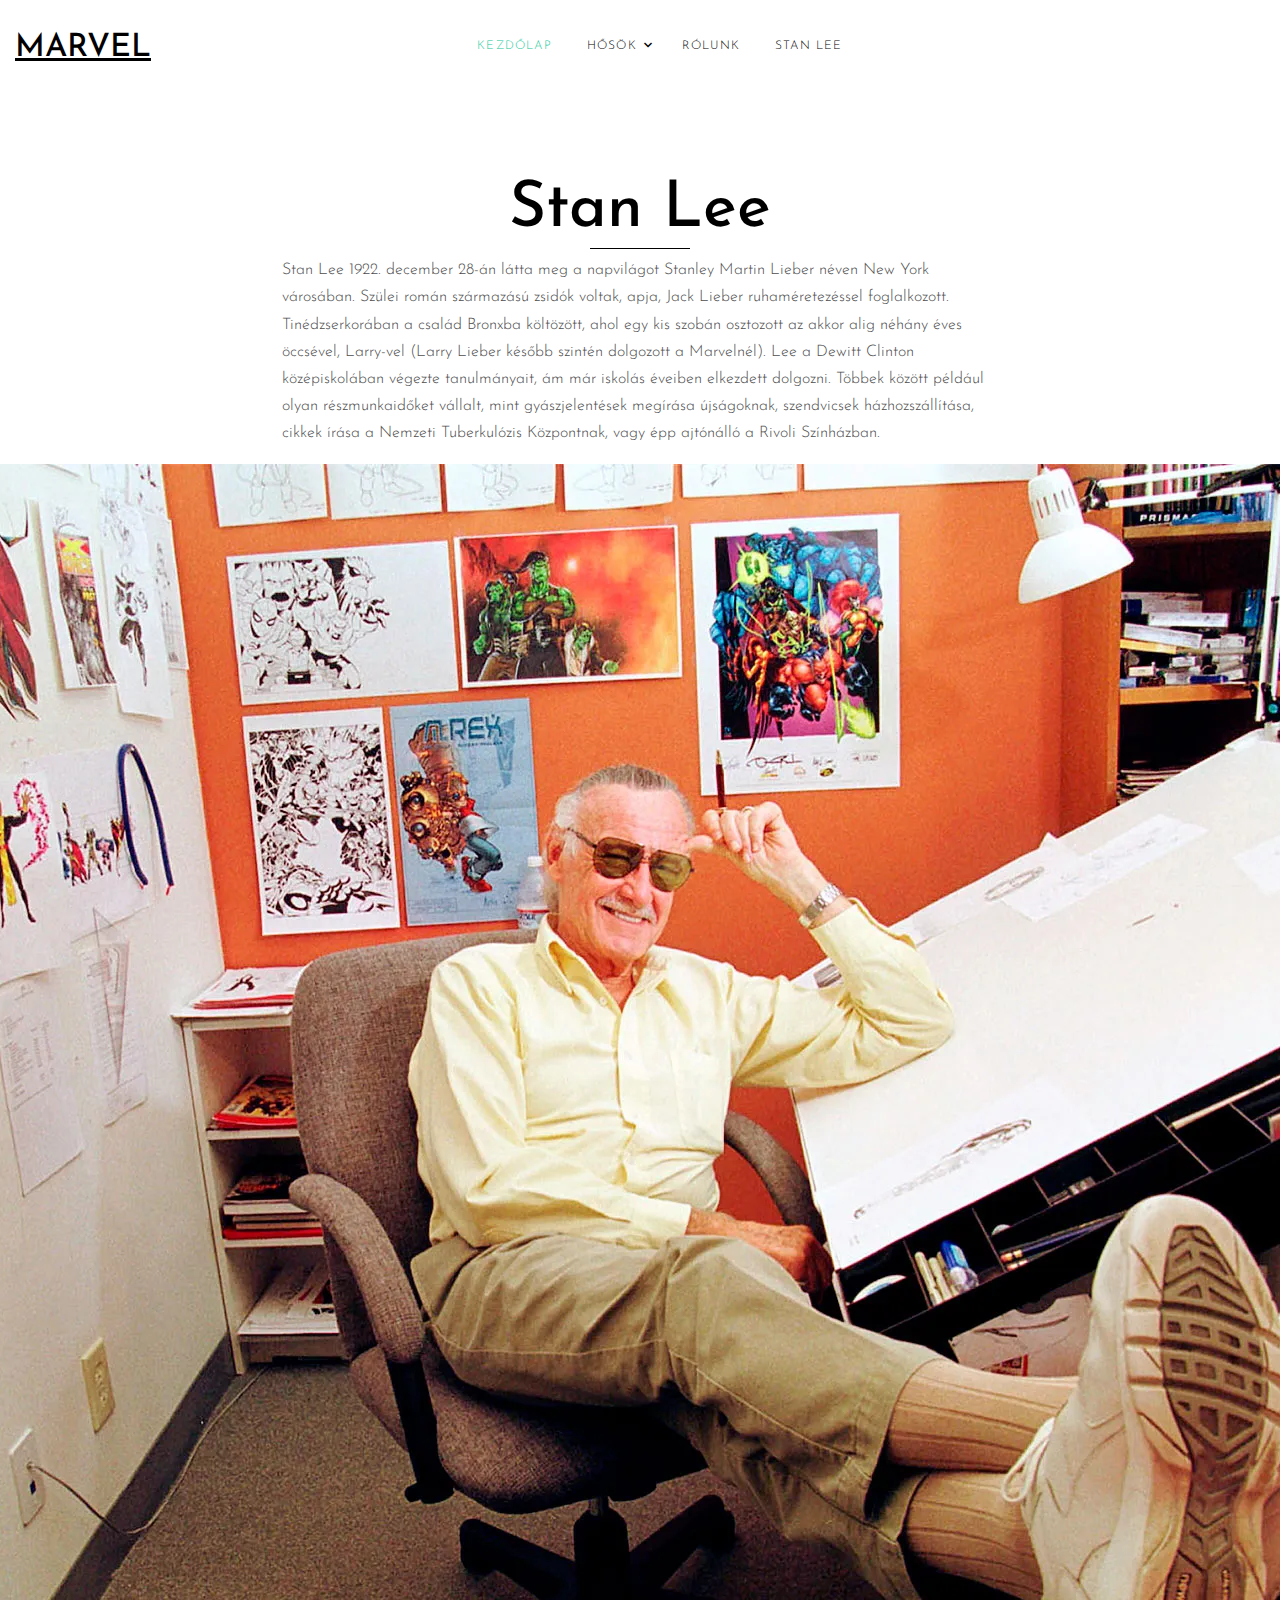
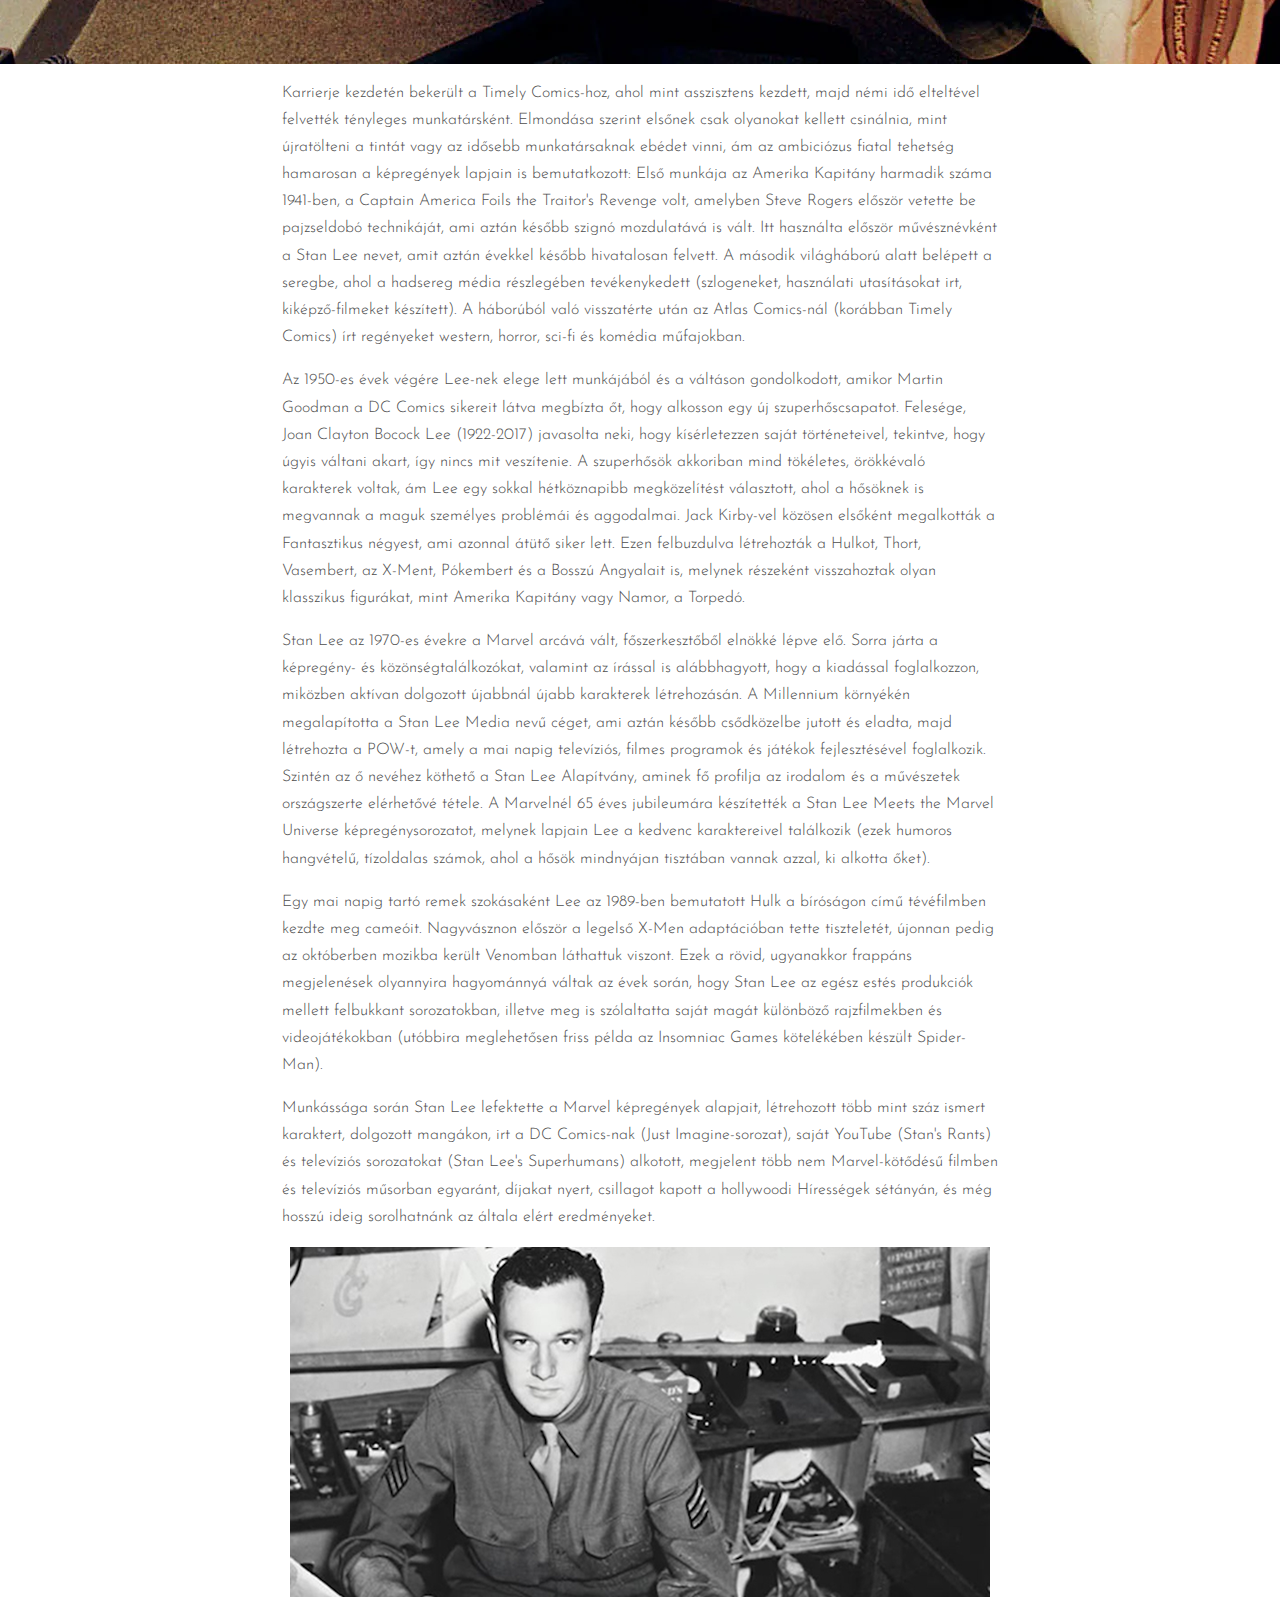
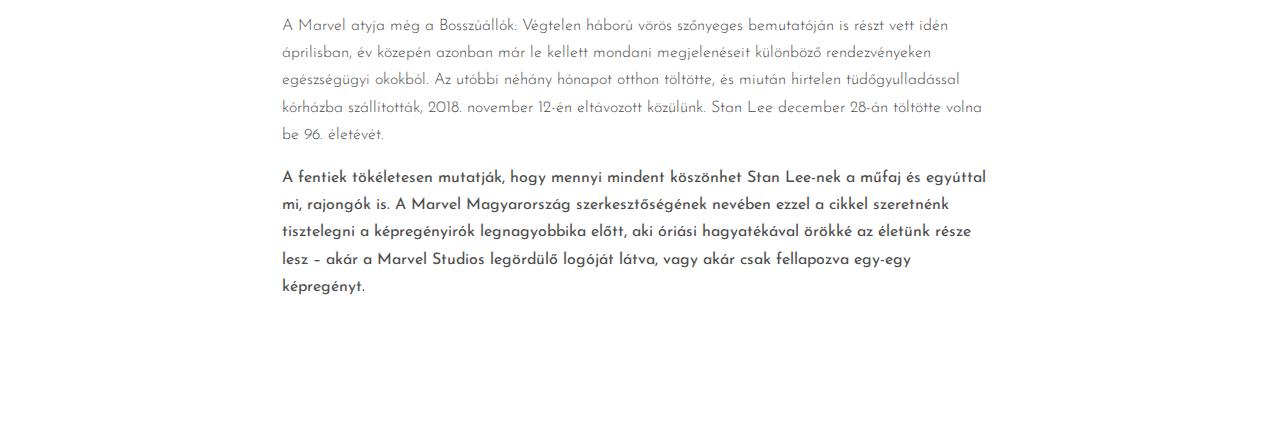
==== irok.html @ b028afd6 "stan" ====
<!DOCTYPE html>
<html lang="hu">
  <head>
    <title>Marvel hősök &copy;</title>
    <meta charset="utf-8">
    <meta name="viewport" content="width=device-width, initial-scale=1, shrink-to-fit=no">

    <link href="https://fonts.googleapis.com/css?family=Josefin+Sans:300i,400,700" rel="stylesheet">
    <link rel="stylesheet" href="fonts/icomoon/style.css">

    <link rel="stylesheet" href="css/bootstrap.min.css">
    <link rel="stylesheet" href="css/magnific-popup.css">
    <link rel="stylesheet" href="css/jquery-ui.css">
    <link rel="stylesheet" href="css/owl.carousel.min.css">
    <link rel="stylesheet" href="css/owl.theme.default.min.css">
 
    <link rel="stylesheet" href="css/lightgallery.min.css">    
    
    <link rel="stylesheet" href="css/bootstrap-datepicker.css">

    <link rel="stylesheet" href="fonts/flaticon/font/flaticon.css">
    
    <link rel="stylesheet" href="css/swiper.css">

    <link rel="stylesheet" href="css/aos.css">

    <link rel="stylesheet" href="css/style.css">
    
  </head>
  <body>
    <header class="site-navbar py-3" role="banner">
    
      <div class="container-fluid">
        <div class="row align-items-center">
          
          <div class="col-6 col-xl-2" data-aos="fade-down">
            <h1 class="mb-0"><a href="index.html" class="text-black h2 mb-0" id="dro">MARVEL</a></h1>
          </div>
          <div class="col-10 col-md-8 d-none d-xl-block" data-aos="fade-down">
            <nav class="site-navigation position-relative text-right text-lg-center" role="navigation">

              <ul class="site-menu js-clone-nav mx-auto d-none d-lg-block">
                <li class="active"><a href="index.html">Kezdőlap</a></li>
                <li class="has-children">
                  <a href="index.html">Hősök</a>
                  <ul class="dropdown">
                    <li><a href="szuperhos_gyula.html">Vasmeber</a></li>
                    <li><a href="szuperhos_bendi.html">Pókember</a></li>
                    <li><a href="szuperhos_barni.html">Jeck_kitalalja </a></li>
                   
                    <li class="has-children">
                    </li>
                  </ul>
                </li>
                <li  ><a href="rolunk.html">Rólunk</a></li>
                <li ><a href="irok.html">Stan Lee</a></li>
              </ul>
            </nav>
          </div>
        </div>
      </div>

    </header>
  <div class="site-wrap">

    <div class="site-mobile-menu">
      <div class="site-mobile-menu-header">
        <div class="site-mobile-menu-close mt-3">
          <span class="icon-close2 js-menu-toggle"></span>
        </div>
      </div>
      <div class="site-mobile-menu-body"></div>
    </div>

    <div class="site-section"  data-aos="fade">
      <div class="container-fluid">
        
        <div class="row justify-content-center">
          
          <div class="col-md-7">
            <div class="row mb-5">
              <div class="col-12 ">
                <h2 class="site-section-heading text-center">Stan Lee</h2>
               
                <p>Stan Lee 1922. december 28-án látta meg a napvilágot Stanley Martin Lieber néven New York városában. Szülei román származású zsidók voltak, apja, Jack Lieber ruhaméretezéssel foglalkozott. Tinédzserkorában a család Bronxba költözött, ahol egy kis szobán osztozott az akkor alig néhány éves öccsével, Larry-vel (Larry Lieber később szintén dolgozott a Marvelnél). Lee a Dewitt Clinton középiskolában végezte tanulmányait, ám már iskolás éveiben elkezdett dolgozni. Többek között például olyan részmunkaidőket vállalt, mint gyászjelentések megírása újságoknak, szendvicsek házhozszállítása, cikkek írása a Nemzeti Tuberkulózis Központnak, vagy épp ajtónálló a Rivoli Színházban. </p>
                <p><div class="row justify-content-center">
                  <img src="images/stan.jpg" alt="Image">
                   </div></p>
                <p>Karrierje kezdetén bekerült a Timely Comics-hoz, ahol mint asszisztens kezdett, majd némi idő elteltével felvették tényleges munkatársként. Elmondása szerint elsőnek csak olyanokat kellett csinálnia, mint újratölteni a tintát vagy az idősebb munkatársaknak ebédet vinni, ám az ambiciózus fiatal tehetség hamarosan a képregények lapjain is bemutatkozott: Első munkája az Amerika Kapitány harmadik száma 1941-ben, a Captain America Foils the Traitor's Revenge volt, amelyben Steve Rogers először vetette be pajzseldobó technikáját, ami aztán később szignó mozdulatává is vált. Itt használta először művésznévként a Stan Lee nevet, amit aztán évekkel később hivatalosan felvett. A második világháború alatt belépett a seregbe, ahol a hadsereg média részlegében tevékenykedett (szlogeneket, használati utasításokat irt, kiképző-filmeket készített). A háborúból való visszatérte után az Atlas Comics-nál (korábban Timely Comics) írt regényeket western, horror, sci-fi és komédia műfajokban. </p>
                <p>Az 1950-es évek végére Lee-nek elege lett munkájából és a váltáson gondolkodott, amikor Martin Goodman a DC Comics sikereit látva megbízta őt, hogy alkosson egy új szuperhőscsapatot. Felesége, Joan Clayton Bocock Lee (1922-2017) javasolta neki, hogy kísérletezzen saját történeteivel, tekintve, hogy úgyis váltani akart, így nincs mit veszítenie. A szuperhősök akkoriban mind tökéletes, örökkévaló karakterek voltak, ám Lee egy sokkal hétköznapibb megközelítést választott, ahol a hősöknek is megvannak a maguk személyes problémái és aggodalmai. Jack Kirby-vel közösen elsőként megalkották a Fantasztikus négyest, ami azonnal átütő siker lett. Ezen felbuzdulva létrehozták a Hulkot, Thort, Vasembert, az X-Ment, Pókembert és a Bosszú Angyalait is, melynek részeként visszahoztak olyan klasszikus figurákat, mint Amerika Kapitány vagy Namor, a Torpedó. </p>
                <p>Stan Lee az 1970-es évekre a Marvel arcává vált, főszerkesztőből elnökké lépve elő. Sorra járta a képregény- és közönségtalálkozókat, valamint az írással is alábbhagyott, hogy a kiadással foglalkozzon, miközben aktívan dolgozott újabbnál újabb karakterek létrehozásán. A Millennium környékén megalapította a Stan Lee Media nevű céget, ami aztán később csődközelbe jutott és eladta, majd létrehozta a POW-t, amely a mai napig televíziós, filmes programok és játékok fejlesztésével foglalkozik. Szintén az ő nevéhez köthető a Stan Lee Alapítvány, aminek fő profilja az irodalom és a művészetek országszerte elérhetővé tétele. A Marvelnél 65 éves jubileumára készítették a Stan Lee Meets the Marvel Universe képregénysorozatot, melynek lapjain Lee a kedvenc karaktereivel találkozik (ezek humoros hangvételű, tízoldalas számok, ahol a hősök mindnyájan tisztában vannak azzal, ki alkotta őket).</p>
                <p>Egy mai napig tartó remek szokásaként Lee az 1989-ben bemutatott Hulk a bíróságon című tévéfilmben kezdte meg cameóit. Nagyvásznon először a legelső X-Men adaptációban tette tiszteletét, újonnan pedig az októberben mozikba került Venomban láthattuk viszont. Ezek a rövid, ugyanakkor frappáns megjelenések olyannyira hagyománnyá váltak az évek során, hogy Stan Lee az egész estés produkciók mellett felbukkant sorozatokban, illetve meg is szólaltatta saját magát különböző rajzfilmekben és videojátékokban (utóbbira meglehetősen friss példa az Insomniac Games kötelékében készült Spider-Man). </p>
                <p>Munkássága során Stan Lee lefektette a Marvel képregények alapjait, létrehozott több mint száz ismert karaktert, dolgozott mangákon, irt a DC Comics-nak (Just Imagine-sorozat), saját YouTube (Stan's Rants) és televíziós sorozatokat (Stan Lee's Superhumans) alkotott, megjelent több nem Marvel-kötődésű filmben és televíziós műsorban egyaránt, díjakat nyert, csillagot kapott a hollywoodi Hírességek sétányán, és még hosszú ideig sorolhatnánk az általa elért eredményeket.
                  <p><div class="row justify-content-center">
                    <img src="images/stanyung.jpg" alt="Image">
                     </div></p>

                  A Marvel atyja még a Bosszúállók: Végtelen háború vörös szőnyeges bemutatóján is részt vett idén áprilisban, év közepén azonban már le kellett mondani megjelenéseit különböző rendezvényeken egészségügyi okokból. Az utóbbi néhány hónapot otthon töltötte, és miután hirtelen tüdőgyulladással kórházba szállították, 2018. november 12-én eltávozott közülünk. Stan Lee december 28-án töltötte volna be 96. életévét.</p>
                  <p><b>A fentiek tökéletesen mutatják, hogy mennyi mindent köszönhet Stan Lee-nek a műfaj és egyúttal mi, rajongók is. A Marvel Magyarország szerkesztőségének nevében ezzel a cikkel szeretnénk tisztelegni a képregényirók legnagyobbika előtt, aki óriási hagyatékával örökké az életünk része lesz – akár a Marvel Studios legördülő logóját látva, vagy akár csak fellapozva egy-egy képregényt.</b></p>
              </div>
            </div>
          </div>
      
        </div>
        </div>
      </div>
    </div>

  

  <script src="js/jquery-3.3.1.min.js"></script>
  <script src="js/jquery-migrate-3.0.1.min.js"></script>
  <script src="js/jquery-ui.js"></script>
  <script src="js/popper.min.js"></script>
  <script src="js/bootstrap.min.js"></script>
  <script src="js/owl.carousel.min.js"></script>
  <script src="js/jquery.stellar.min.js"></script>
  <script src="js/jquery.countdown.min.js"></script>
  <script src="js/jquery.magnific-popup.min.js"></script>
  <script src="js/bootstrap-datepicker.min.js"></script>
  <script src="js/swiper.min.js"></script>
  <script src="js/aos.js"></script>

  <script src="js/picturefill.min.js"></script>
  <script src="js/lightgallery-all.min.js"></script>
  <script src="js/jquery.mousewheel.min.js"></script>

  <script src="js/main.js"></script>
  
  <script>
    $(document).ready(function(){
      $('#lightgallery').lightGallery();
    });
  </script>
    
  </body>
</html>
---- fonts/icomoon/style.css ----
@font-face {
  font-family: 'icomoon';
  src:  url('fonts/icomoon.eot?10si43');
  src:  url('fonts/icomoon.eot?10si43#iefix') format('embedded-opentype'),
    url('fonts/icomoon.ttf?10si43') format('truetype'),
    url('fonts/icomoon.woff?10si43') format('woff'),
    url('fonts/icomoon.svg?10si43#icomoon') format('svg');
  font-weight: normal;
  font-style: normal;
}

[class^="icon-"], [class*=" icon-"] {
  /* use !important to prevent issues with browser extensions that change fonts */
  font-family: 'icomoon' !important;
  speak: none;
  font-style: normal;
  font-weight: normal;
  font-variant: normal;
  text-transform: none;
  line-height: 1;

  /* Better Font Rendering =========== */
  -webkit-font-smoothing: antialiased;
  -moz-osx-font-smoothing: grayscale;
}

.icon-asterisk:before {
  content: "\f069";
}
.icon-plus:before {
  content: "\f067";
}
.icon-question:before {
  content: "\f128";
}
.icon-minus:before {
  content: "\f068";
}
.icon-glass:before {
  content: "\f000";
}
.icon-music:before {
  content: "\f001";
}
.icon-search:before {
  content: "\f002";
}
.icon-envelope-o:before {
  content: "\f003";
}
.icon-heart:before {
  content: "\f004";
}
.icon-star:before {
  content: "\f005";
}
.icon-star-o:before {
  content: "\f006";
}
.icon-user:before {
  content: "\f007";
}
.icon-film:before {
  content: "\f008";
}
.icon-th-large:before {
  content: "\f009";
}
.icon-th:before {
  content: "\f00a";
}
.icon-th-list:before {
  content: "\f00b";
}
.icon-check:before {
  content: "\f00c";
}
.icon-close:before {
  content: "\f00d";
}
.icon-remove:before {
  content: "\f00d";
}
.icon-times:before {
  content: "\f00d";
}
.icon-search-plus:before {
  content: "\f00e";
}
.icon-search-minus:before {
  content: "\f010";
}
.icon-power-off:before {
  content: "\f011";
}
.icon-signal:before {
  content: "\f012";
}
.icon-cog:before {
  content: "\f013";
}
.icon-gear:before {
  content: "\f013";
}
.icon-trash-o:before {
  content: "\f014";
}
.icon-home:before {
  content: "\f015";
}
.icon-file-o:before {
  content: "\f016";
}
.icon-clock-o:before {
  content: "\f017";
}
.icon-road:before {
  content: "\f018";
}
.icon-download:before {
  content: "\f019";
}
.icon-arrow-circle-o-down:before {
  content: "\f01a";
}
.icon-arrow-circle-o-up:before {
  content: "\f01b";
}
.icon-inbox:before {
  content: "\f01c";
}
.icon-play-circle-o:before {
  content: "\f01d";
}
.icon-repeat:before {
  content: "\f01e";
}
.icon-rotate-right:before {
  content: "\f01e";
}
.icon-refresh:before {
  content: "\f021";
}
.icon-list-alt:before {
  content: "\f022";
}
.icon-lock:before {
  content: "\f023";
}
.icon-flag:before {
  content: "\f024";
}
.icon-headphones:before {
  content: "\f025";
}
.icon-volume-off:before {
  content: "\f026";
}
.icon-volume-down:before {
  content: "\f027";
}
.icon-volume-up:before {
  content: "\f028";
}
.icon-qrcode:before {
  content: "\f029";
}
.icon-barcode:before {
  content: "\f02a";
}
.icon-tag:before {
  content: "\f02b";
}
.icon-tags:before {
  content: "\f02c";
}
.icon-book:before {
  content: "\f02d";
}
.icon-bookmark:before {
  content: "\f02e";
}
.icon-print:before {
  content: "\f02f";
}
.icon-camera:before {
  content: "\f030";
}
.icon-font:before {
  content: "\f031";
}
.icon-bold:before {
  content: "\f032";
}
.icon-italic:before {
  content: "\f033";
}
.icon-text-height:before {
  content: "\f034";
}
.icon-text-width:before {
  content: "\f035";
}
.icon-align-left:before {
  content: "\f036";
}
.icon-align-center:before {
  content: "\f037";
}
.icon-align-right:before {
  content: "\f038";
}
.icon-align-justify:before {
  content: "\f039";
}
.icon-list:before {
  content: "\f03a";
}
.icon-dedent:before {
  content: "\f03b";
}
.icon-outdent:before {
  content: "\f03b";
}
.icon-indent:before {
  content: "\f03c";
}
.icon-video-camera:before {
  content: "\f03d";
}
.icon-image:before {
  content: "\f03e";
}
.icon-photo:before {
  content: "\f03e";
}
.icon-picture-o:before {
  content: "\f03e";
}
.icon-pencil:before {
  content: "\f040";
}
.icon-map-marker:before {
  content: "\f041";
}
.icon-adjust:before {
  content: "\f042";
}
.icon-tint:before {
  content: "\f043";
}
.icon-edit:before {
  content: "\f044";
}
.icon-pencil-square-o:before {
  content: "\f044";
}
.icon-share-square-o:before {
  content: "\f045";
}
.icon-check-square-o:before {
  content: "\f046";
}
.icon-arrows:before {
  content: "\f047";
}
.icon-step-backward:before {
  content: "\f048";
}
.icon-fast-backward:before {
  content: "\f049";
}
.icon-backward:before {
  content: "\f04a";
}
.icon-play:before {
  content: "\f04b";
}
.icon-pause:before {
  content: "\f04c";
}
.icon-stop:before {
  content: "\f04d";
}
.icon-forward:before {
  content: "\f04e";
}
.icon-fast-forward:before {
  content: "\f050";
}
.icon-step-forward:before {
  content: "\f051";
}
.icon-eject:before {
  content: "\f052";
}
.icon-chevron-left:before {
  content: "\f053";
}
.icon-chevron-right:before {
  content: "\f054";
}
.icon-plus-circle:before {
  content: "\f055";
}
.icon-minus-circle:before {
  content: "\f056";
}
.icon-times-circle:before {
  content: "\f057";
}
.icon-check-circle:before {
  content: "\f058";
}
.icon-question-circle:before {
  content: "\f059";
}
.icon-info-circle:before {
  content: "\f05a";
}
.icon-crosshairs:before {
  content: "\f05b";
}
.icon-times-circle-o:before {
  content: "\f05c";
}
.icon-check-circle-o:before {
  content: "\f05d";
}
.icon-ban:before {
  content: "\f05e";
}
.icon-arrow-left:before {
  content: "\f060";
}
.icon-arrow-right:before {
  content: "\f061";
}
.icon-arrow-up:before {
  content: "\f062";
}
.icon-arrow-down:before {
  content: "\f063";
}
.icon-mail-forward:before {
  content: "\f064";
}
.icon-share:before {
  content: "\f064";
}
.icon-expand:before {
  content: "\f065";
}
.icon-compress:before {
  content: "\f066";
}
.icon-exclamation-circle:before {
  content: "\f06a";
}
.icon-gift:before {
  content: "\f06b";
}
.icon-leaf:before {
  content: "\f06c";
}
.icon-fire:before {
  content: "\f06d";
}
.icon-eye:before {
  content: "\f06e";
}
.icon-eye-slash:before {
  content: "\f070";
}
.icon-exclamation-triangle:before {
  content: "\f071";
}
.icon-warning:before {
  content: "\f071";
}
.icon-plane:before {
  content: "\f072";
}
.icon-calendar:before {
  content: "\f073";
}
.icon-random:before {
  content: "\f074";
}
.icon-comment:before {
  content: "\f075";
}
.icon-magnet:before {
  content: "\f076";
}
.icon-chevron-up:before {
  content: "\f077";
}
.icon-chevron-down:before {
  content: "\f078";
}
.icon-retweet:before {
  content: "\f079";
}
.icon-shopping-cart:before {
  content: "\f07a";
}
.icon-folder:before {
  content: "\f07b";
}
.icon-folder-open:before {
  content: "\f07c";
}
.icon-arrows-v:before {
  content: "\f07d";
}
.icon-arrows-h:before {
  content: "\f07e";
}
.icon-bar-chart:before {
  content: "\f080";
}
.icon-bar-chart-o:before {
  content: "\f080";
}
.icon-twitter-square:before {
  content: "\f081";
}
.icon-facebook-square:before {
  content: "\f082";
}
.icon-camera-retro:before {
  content: "\f083";
}
.icon-key:before {
  content: "\f084";
}
.icon-cogs:before {
  content: "\f085";
}
.icon-gears:before {
  content: "\f085";
}
.icon-comments:before {
  content: "\f086";
}
.icon-thumbs-o-up:before {
  content: "\f087";
}
.icon-thumbs-o-down:before {
  content: "\f088";
}
.icon-star-half:before {
  content: "\f089";
}
.icon-heart-o:before {
  content: "\f08a";
}
.icon-sign-out:before {
  content: "\f08b";
}
.icon-linkedin-square:before {
  content: "\f08c";
}
.icon-thumb-tack:before {
  content: "\f08d";
}
.icon-external-link:before {
  content: "\f08e";
}
.icon-sign-in:before {
  content: "\f090";
}
.icon-trophy:before {
  content: "\f091";
}
.icon-github-square:before {
  content: "\f092";
}
.icon-upload:before {
  content: "\f093";
}
.icon-lemon-o:before {
  content: "\f094";
}
.icon-phone:before {
  content: "\f095";
}
.icon-square-o:before {
  content: "\f096";
}
.icon-bookmark-o:before {
  content: "\f097";
}
.icon-phone-square:before {
  content: "\f098";
}
.icon-twitter:before {
  content: "\f099";
}
.icon-facebook:before {
  content: "\f09a";
}
.icon-facebook-f:before {
  content: "\f09a";
}
.icon-github:before {
  content: "\f09b";
}
.icon-unlock:before {
  content: "\f09c";
}
.icon-credit-card:before {
  content: "\f09d";
}
.icon-feed:before {
  content: "\f09e";
}
.icon-rss:before {
  content: "\f09e";
}
.icon-hdd-o:before {
  content: "\f0a0";
}
.icon-bullhorn:before {
  content: "\f0a1";
}
.icon-bell-o:before {
  content: "\f0a2";
}
.icon-certificate:before {
  content: "\f0a3";
}
.icon-hand-o-right:before {
  content: "\f0a4";
}
.icon-hand-o-left:before {
  content: "\f0a5";
}
.icon-hand-o-up:before {
  content: "\f0a6";
}
.icon-hand-o-down:before {
  content: "\f0a7";
}
.icon-arrow-circle-left:before {
  content: "\f0a8";
}
.icon-arrow-circle-right:before {
  content: "\f0a9";
}
.icon-arrow-circle-up:before {
  content: "\f0aa";
}
.icon-arrow-circle-down:before {
  content: "\f0ab";
}
.icon-globe:before {
  content: "\f0ac";
}
.icon-wrench:before {
  content: "\f0ad";
}
.icon-tasks:before {
  content: "\f0ae";
}
.icon-filter:before {
  content: "\f0b0";
}
.icon-briefcase:before {
  content: "\f0b1";
}
.icon-arrows-alt:before {
  content: "\f0b2";
}
.icon-group:before {
  content: "\f0c0";
}
.icon-users:before {
  content: "\f0c0";
}
.icon-chain:before {
  content: "\f0c1";
}
.icon-link:before {
  content: "\f0c1";
}
.icon-cloud:before {
  content: "\f0c2";
}
.icon-flask:before {
  content: "\f0c3";
}
.icon-cut:before {
  content: "\f0c4";
}
.icon-scissors:before {
  content: "\f0c4";
}
.icon-copy:before {
  content: "\f0c5";
}
.icon-files-o:before {
  content: "\f0c5";
}
.icon-paperclip:before {
  content: "\f0c6";
}
.icon-floppy-o:before {
  content: "\f0c7";
}
.icon-save:before {
  content: "\f0c7";
}
.icon-square:before {
  content: "\f0c8";
}
.icon-bars:before {
  content: "\f0c9";
}
.icon-navicon:before {
  content: "\f0c9";
}
.icon-reorder:before {
  content: "\f0c9";
}
.icon-list-ul:before {
  content: "\f0ca";
}
.icon-list-ol:before {
  content: "\f0cb";
}
.icon-strikethrough:before {
  content: "\f0cc";
}
.icon-underline:before {
  content: "\f0cd";
}
.icon-table:before {
  content: "\f0ce";
}
.icon-magic:before {
  content: "\f0d0";
}
.icon-truck:before {
  content: "\f0d1";
}
.icon-pinterest:before {
  content: "\f0d2";
}
.icon-pinterest-square:before {
  content: "\f0d3";
}
.icon-google-plus-square:before {
  content: "\f0d4";
}
.icon-google-plus:before {
  content: "\f0d5";
}
.icon-money:before {
  content: "\f0d6";
}
.icon-caret-down:before {
  content: "\f0d7";
}
.icon-caret-up:before {
  content: "\f0d8";
}
.icon-caret-left:before {
  content: "\f0d9";
}
.icon-caret-right:before {
  content: "\f0da";
}
.icon-columns:before {
  content: "\f0db";
}
.icon-sort:before {
  content: "\f0dc";
}
.icon-unsorted:before {
  content: "\f0dc";
}
.icon-sort-desc:before {
  content: "\f0dd";
}
.icon-sort-down:before {
  content: "\f0dd";
}
.icon-sort-asc:before {
  content: "\f0de";
}
.icon-sort-up:before {
  content: "\f0de";
}
.icon-envelope:before {
  content: "\f0e0";
}
.icon-linkedin:before {
  content: "\f0e1";
}
.icon-rotate-left:before {
  content: "\f0e2";
}
.icon-undo:before {
  content: "\f0e2";
}
.icon-gavel:before {
  content: "\f0e3";
}
.icon-legal:before {
  content: "\f0e3";
}
.icon-dashboard:before {
  content: "\f0e4";
}
.icon-tachometer:before {
  content: "\f0e4";
}
.icon-comment-o:before {
  content: "\f0e5";
}
.icon-comments-o:before {
  content: "\f0e6";
}
.icon-bolt:before {
  content: "\f0e7";
}
.icon-flash:before {
  content: "\f0e7";
}
.icon-sitemap:before {
  content: "\f0e8";
}
.icon-umbrella:before {
  content: "\f0e9";
}
.icon-clipboard:before {
  content: "\f0ea";
}
.icon-paste:before {
  content: "\f0ea";
}
.icon-lightbulb-o:before {
  content: "\f0eb";
}
.icon-exchange:before {
  content: "\f0ec";
}
.icon-cloud-download:before {
  content: "\f0ed";
}
.icon-cloud-upload:before {
  content: "\f0ee";
}
.icon-user-md:before {
  content: "\f0f0";
}
.icon-stethoscope:before {
  content: "\f0f1";
}
.icon-suitcase:before {
  content: "\f0f2";
}
.icon-bell:before {
  content: "\f0f3";
}
.icon-coffee:before {
  content: "\f0f4";
}
.icon-cutlery:before {
  content: "\f0f5";
}
.icon-file-text-o:before {
  content: "\f0f6";
}
.icon-building-o:before {
  content: "\f0f7";
}
.icon-hospital-o:before {
  content: "\f0f8";
}
.icon-ambulance:before {
  content: "\f0f9";
}
.icon-medkit:before {
  content: "\f0fa";
}
.icon-fighter-jet:before {
  content: "\f0fb";
}
.icon-beer:before {
  content: "\f0fc";
}
.icon-h-square:before {
  content: "\f0fd";
}
.icon-plus-square:before {
  content: "\f0fe";
}
.icon-angle-double-left:before {
  content: "\f100";
}
.icon-angle-double-right:before {
  content: "\f101";
}
.icon-angle-double-up:before {
  content: "\f102";
}
.icon-angle-double-down:before {
  content: "\f103";
}
.icon-angle-left:before {
  content: "\f104";
}
.icon-angle-right:before {
  content: "\f105";
}
.icon-angle-up:before {
  content: "\f106";
}
.icon-angle-down:before {
  content: "\f107";
}
.icon-desktop:before {
  content: "\f108";
}
.icon-laptop:before {
  content: "\f109";
}
.icon-tablet:before {
  content: "\f10a";
}
.icon-mobile:before {
  content: "\f10b";
}
.icon-mobile-phone:before {
  content: "\f10b";
}
.icon-circle-o:before {
  content: "\f10c";
}
.icon-quote-left:before {
  content: "\f10d";
}
.icon-quote-right:before {
  content: "\f10e";
}
.icon-spinner:before {
  content: "\f110";
}
.icon-circle:before {
  content: "\f111";
}
.icon-mail-reply:before {
  content: "\f112";
}
.icon-reply:before {
  content: "\f112";
}
.icon-github-alt:before {
  content: "\f113";
}
.icon-folder-o:before {
  content: "\f114";
}
.icon-folder-open-o:before {
  content: "\f115";
}
.icon-smile-o:before {
  content: "\f118";
}
.icon-frown-o:before {
  content: "\f119";
}
.icon-meh-o:before {
  content: "\f11a";
}
.icon-gamepad:before {
  content: "\f11b";
}
.icon-keyboard-o:before {
  content: "\f11c";
}
.icon-flag-o:before {
  content: "\f11d";
}
.icon-flag-checkered:before {
  content: "\f11e";
}
.icon-terminal:before {
  content: "\f120";
}
.icon-code:before {
  content: "\f121";
}
.icon-mail-reply-all:before {
  content: "\f122";
}
.icon-reply-all:before {
  content: "\f122";
}
.icon-star-half-empty:before {
  content: "\f123";
}
.icon-star-half-full:before {
  content: "\f123";
}
.icon-star-half-o:before {
  content: "\f123";
}
.icon-location-arrow:before {
  content: "\f124";
}
.icon-crop:before {
  content: "\f125";
}
.icon-code-fork:before {
  content: "\f126";
}
.icon-chain-broken:before {
  content: "\f127";
}
.icon-unlink:before {
  content: "\f127";
}
.icon-info:before {
  content: "\f129";
}
.icon-exclamation:before {
  content: "\f12a";
}
.icon-superscript:before {
  content: "\f12b";
}
.icon-subscript:before {
  content: "\f12c";
}
.icon-eraser:before {
  content: "\f12d";
}
.icon-puzzle-piece:before {
  content: "\f12e";
}
.icon-microphone:before {
  content: "\f130";
}
.icon-microphone-slash:before {
  content: "\f131";
}
.icon-shield:before {
  content: "\f132";
}
.icon-calendar-o:before {
  content: "\f133";
}
.icon-fire-extinguisher:before {
  content: "\f134";
}
.icon-rocket:before {
  content: "\f135";
}
.icon-maxcdn:before {
  content: "\f136";
}
.icon-chevron-circle-left:before {
  content: "\f137";
}
.icon-chevron-circle-right:before {
  content: "\f138";
}
.icon-chevron-circle-up:before {
  content: "\f139";
}
.icon-chevron-circle-down:before {
  content: "\f13a";
}
.icon-html5:before {
  content: "\f13b";
}
.icon-css3:before {
  content: "\f13c";
}
.icon-anchor:before {
  content: "\f13d";
}
.icon-unlock-alt:before {
  content: "\f13e";
}
.icon-bullseye:before {
  content: "\f140";
}
.icon-ellipsis-h:before {
  content: "\f141";
}
.icon-ellipsis-v:before {
  content: "\f142";
}
.icon-rss-square:before {
  content: "\f143";
}
.icon-play-circle:before {
  content: "\f144";
}
.icon-ticket:before {
  content: "\f145";
}
.icon-minus-square:before {
  content: "\f146";
}
.icon-minus-square-o:before {
  content: "\f147";
}
.icon-level-up:before {
  content: "\f148";
}
.icon-level-down:before {
  content: "\f149";
}
.icon-check-square:before {
  content: "\f14a";
}
.icon-pencil-square:before {
  content: "\f14b";
}
.icon-external-link-square:before {
  content: "\f14c";
}
.icon-share-square:before {
  content: "\f14d";
}
.icon-compass:before {
  content: "\f14e";
}
.icon-caret-square-o-down:before {
  content: "\f150";
}
.icon-toggle-down:before {
  content: "\f150";
}
.icon-caret-square-o-up:before {
  content: "\f151";
}
.icon-toggle-up:before {
  content: "\f151";
}
.icon-caret-square-o-right:before {
  content: "\f152";
}
.icon-toggle-right:before {
  content: "\f152";
}
.icon-eur:before {
  content: "\f153";
}
.icon-euro:before {
  content: "\f153";
}
.icon-gbp:before {
  content: "\f154";
}
.icon-dollar:before {
  content: "\f155";
}
.icon-usd:before {
  content: "\f155";
}
.icon-inr:before {
  content: "\f156";
}
.icon-rupee:before {
  content: "\f156";
}
.icon-cny:before {
  content: "\f157";
}
.icon-jpy:before {
  content: "\f157";
}
.icon-rmb:before {
  content: "\f157";
}
.icon-yen:before {
  content: "\f157";
}
.icon-rouble:before {
  content: "\f158";
}
.icon-rub:before {
  content: "\f158";
}
.icon-ruble:before {
  content: "\f158";
}
.icon-krw:before {
  content: "\f159";
}
.icon-won:before {
  content: "\f159";
}
.icon-bitcoin:before {
  content: "\f15a";
}
.icon-btc:before {
  content: "\f15a";
}
.icon-file:before {
  content: "\f15b";
}
.icon-file-text:before {
  content: "\f15c";
}
.icon-sort-alpha-asc:before {
  content: "\f15d";
}
.icon-sort-alpha-desc:before {
  content: "\f15e";
}
.icon-sort-amount-asc:before {
  content: "\f160";
}
.icon-sort-amount-desc:before {
  content: "\f161";
}
.icon-sort-numeric-asc:before {
  content: "\f162";
}
.icon-sort-numeric-desc:before {
  content: "\f163";
}
.icon-thumbs-up:before {
  content: "\f164";
}
.icon-thumbs-down:before {
  content: "\f165";
}
.icon-youtube-square:before {
  content: "\f166";
}
.icon-youtube:before {
  content: "\f167";
}
.icon-xing:before {
  content: "\f168";
}
.icon-xing-square:before {
  content: "\f169";
}
.icon-youtube-play:before {
  content: "\f16a";
}
.icon-dropbox:before {
  content: "\f16b";
}
.icon-stack-overflow:before {
  content: "\f16c";
}
.icon-instagram:before {
  content: "\f16d";
}
.icon-flickr:before {
  content: "\f16e";
}
.icon-adn:before {
  content: "\f170";
}
.icon-bitbucket:before {
  content: "\f171";
}
.icon-bitbucket-square:before {
  content: "\f172";
}
.icon-tumblr:before {
  content: "\f173";
}
.icon-tumblr-square:before {
  content: "\f174";
}
.icon-long-arrow-down:before {
  content: "\f175";
}
.icon-long-arrow-up:before {
  content: "\f176";
}
.icon-long-arrow-left:before {
  content: "\f177";
}
.icon-long-arrow-right:before {
  content: "\f178";
}
.icon-apple:before {
  content: "\f179";
}
.icon-windows:before {
  content: "\f17a";
}
.icon-android:before {
  content: "\f17b";
}
.icon-linux:before {
  content: "\f17c";
}
.icon-dribbble:before {
  content: "\f17d";
}
.icon-skype:before {
  content: "\f17e";
}
.icon-foursquare:before {
  content: "\f180";
}
.icon-trello:before {
  content: "\f181";
}
.icon-female:before {
  content: "\f182";
}
.icon-male:before {
  content: "\f183";
}
.icon-gittip:before {
  content: "\f184";
}
.icon-gratipay:before {
  content: "\f184";
}
.icon-sun-o:before {
  content: "\f185";
}
.icon-moon-o:before {
  content: "\f186";
}
.icon-archive:before {
  content: "\f187";
}
.icon-bug:before {
  content: "\f188";
}
.icon-vk:before {
  content: "\f189";
}
.icon-weibo:before {
  content: "\f18a";
}
.icon-renren:before {
  content: "\f18b";
}
.icon-pagelines:before {
  content: "\f18c";
}
.icon-stack-exchange:before {
  content: "\f18d";
}
.icon-arrow-circle-o-right:before {
  content: "\f18e";
}
.icon-arrow-circle-o-left:before {
  content: "\f190";
}
.icon-caret-square-o-left:before {
  content: "\f191";
}
.icon-toggle-left:before {
  content: "\f191";
}
.icon-dot-circle-o:before {
  content: "\f192";
}
.icon-wheelchair:before {
  content: "\f193";
}
.icon-vimeo-square:before {
  content: "\f194";
}
.icon-try:before {
  content: "\f195";
}
.icon-turkish-lira:before {
  content: "\f195";
}
.icon-plus-square-o:before {
  content: "\f196";
}
.icon-space-shuttle:before {
  content: "\f197";
}
.icon-slack:before {
  content: "\f198";
}
.icon-envelope-square:before {
  content: "\f199";
}
.icon-wordpress:before {
  content: "\f19a";
}
.icon-openid:before {
  content: "\f19b";
}
.icon-bank:before {
  content: "\f19c";
}
.icon-institution:before {
  content: "\f19c";
}
.icon-university:before {
  content: "\f19c";
}
.icon-graduation-cap:before {
  content: "\f19d";
}
.icon-mortar-board:before {
  content: "\f19d";
}
.icon-yahoo:before {
  content: "\f19e";
}
.icon-google:before {
  content: "\f1a0";
}
.icon-reddit:before {
  content: "\f1a1";
}
.icon-reddit-square:before {
  content: "\f1a2";
}
.icon-stumbleupon-circle:before {
  content: "\f1a3";
}
.icon-stumbleupon:before {
  content: "\f1a4";
}
.icon-delicious:before {
  content: "\f1a5";
}
.icon-digg:before {
  content: "\f1a6";
}
.icon-pied-piper-pp:before {
  content: "\f1a7";
}
.icon-pied-piper-alt:before {
  content: "\f1a8";
}
.icon-drupal:before {
  content: "\f1a9";
}
.icon-joomla:before {
  content: "\f1aa";
}
.icon-language:before {
  content: "\f1ab";
}
.icon-fax:before {
  content: "\f1ac";
}
.icon-building:before {
  content: "\f1ad";
}
.icon-child:before {
  content: "\f1ae";
}
.icon-paw:before {
  content: "\f1b0";
}
.icon-spoon:before {
  content: "\f1b1";
}
.icon-cube:before {
  content: "\f1b2";
}
.icon-cubes:before {
  content: "\f1b3";
}
.icon-behance:before {
  content: "\f1b4";
}
.icon-behance-square:before {
  content: "\f1b5";
}
.icon-steam:before {
  content: "\f1b6";
}
.icon-steam-square:before {
  content: "\f1b7";
}
.icon-recycle:before {
  content: "\f1b8";
}
.icon-automobile:before {
  content: "\f1b9";
}
.icon-car:before {
  content: "\f1b9";
}
.icon-cab:before {
  content: "\f1ba";
}
.icon-taxi:before {
  content: "\f1ba";
}
.icon-tree:before {
  content: "\f1bb";
}
.icon-spotify:before {
  content: "\f1bc";
}
.icon-deviantart:before {
  content: "\f1bd";
}
.icon-soundcloud:before {
  content: "\f1be";
}
.icon-database:before {
  content: "\f1c0";
}
.icon-file-pdf-o:before {
  content: "\f1c1";
}
.icon-file-word-o:before {
  content: "\f1c2";
}
.icon-file-excel-o:before {
  content: "\f1c3";
}
.icon-file-powerpoint-o:before {
  content: "\f1c4";
}
.icon-file-image-o:before {
  content: "\f1c5";
}
.icon-file-photo-o:before {
  content: "\f1c5";
}
.icon-file-picture-o:before {
  content: "\f1c5";
}
.icon-file-archive-o:before {
  content: "\f1c6";
}
.icon-file-zip-o:before {
  content: "\f1c6";
}
.icon-file-audio-o:before {
  content: "\f1c7";
}
.icon-file-sound-o:before {
  content: "\f1c7";
}
.icon-file-movie-o:before {
  content: "\f1c8";
}
.icon-file-video-o:before {
  content: "\f1c8";
}
.icon-file-code-o:before {
  content: "\f1c9";
}
.icon-vine:before {
  content: "\f1ca";
}
.icon-codepen:before {
  content: "\f1cb";
}
.icon-jsfiddle:before {
  content: "\f1cc";
}
.icon-life-bouy:before {
  content: "\f1cd";
}
.icon-life-buoy:before {
  content: "\f1cd";
}
.icon-life-ring:before {
  content: "\f1cd";
}
.icon-life-saver:before {
  content: "\f1cd";
}
.icon-support:before {
  content: "\f1cd";
}
.icon-circle-o-notch:before {
  content: "\f1ce";
}
.icon-ra:before {
  content: "\f1d0";
}
.icon-rebel:before {
  content: "\f1d0";
}
.icon-resistance:before {
  content: "\f1d0";
}
.icon-empire:before {
  content: "\f1d1";
}
.icon-ge:before {
  content: "\f1d1";
}
.icon-git-square:before {
  content: "\f1d2";
}
.icon-git:before {
  content: "\f1d3";
}
.icon-hacker-news:before {
  content: "\f1d4";
}
.icon-y-combinator-square:before {
  content: "\f1d4";
}
.icon-yc-square:before {
  content: "\f1d4";
}
.icon-tencent-weibo:before {
  content: "\f1d5";
}
.icon-qq:before {
  content: "\f1d6";
}
.icon-wechat:before {
  content: "\f1d7";
}
.icon-weixin:before {
  content: "\f1d7";
}
.icon-paper-plane:before {
  content: "\f1d8";
}
.icon-send:before {
  content: "\f1d8";
}
.icon-paper-plane-o:before {
  content: "\f1d9";
}
.icon-send-o:before {
  content: "\f1d9";
}
.icon-history:before {
  content: "\f1da";
}
.icon-circle-thin:before {
  content: "\f1db";
}
.icon-header:before {
  content: "\f1dc";
}
.icon-paragraph:before {
  content: "\f1dd";
}
.icon-sliders:before {
  content: "\f1de";
}
.icon-share-alt:before {
  content: "\f1e0";
}
.icon-share-alt-square:before {
  content: "\f1e1";
}
.icon-bomb:before {
  content: "\f1e2";
}
.icon-futbol-o:before {
  content: "\f1e3";
}
.icon-soccer-ball-o:before {
  content: "\f1e3";
}
.icon-tty:before {
  content: "\f1e4";
}
.icon-binoculars:before {
  content: "\f1e5";
}
.icon-plug:before {
  content: "\f1e6";
}
.icon-slideshare:before {
  content: "\f1e7";
}
.icon-twitch:before {
  content: "\f1e8";
}
.icon-yelp:before {
  content: "\f1e9";
}
.icon-newspaper-o:before {
  content: "\f1ea";
}
.icon-wifi:before {
  content: "\f1eb";
}
.icon-calculator:before {
  content: "\f1ec";
}
.icon-paypal:before {
  content: "\f1ed";
}
.icon-google-wallet:before {
  content: "\f1ee";
}
.icon-cc-visa:before {
  content: "\f1f0";
}
.icon-cc-mastercard:before {
  content: "\f1f1";
}
.icon-cc-discover:before {
  content: "\f1f2";
}
.icon-cc-amex:before {
  content: "\f1f3";
}
.icon-cc-paypal:before {
  content: "\f1f4";
}
.icon-cc-stripe:before {
  content: "\f1f5";
}
.icon-bell-slash:before {
  content: "\f1f6";
}
.icon-bell-slash-o:before {
  content: "\f1f7";
}
.icon-trash:before {
  content: "\f1f8";
}
.icon-copyright:before {
  content: "\f1f9";
}
.icon-at:before {
  content: "\f1fa";
}
.icon-eyedropper:before {
  content: "\f1fb";
}
.icon-paint-brush:before {
  content: "\f1fc";
}
.icon-birthday-cake:before {
  content: "\f1fd";
}
.icon-area-chart:before {
  content: "\f1fe";
}
.icon-pie-chart:before {
  content: "\f200";
}
.icon-line-chart:before {
  content: "\f201";
}
.icon-lastfm:before {
  content: "\f202";
}
.icon-lastfm-square:before {
  content: "\f203";
}
.icon-toggle-off:before {
  content: "\f204";
}
.icon-toggle-on:before {
  content: "\f205";
}
.icon-bicycle:before {
  content: "\f206";
}
.icon-bus:before {
  content: "\f207";
}
.icon-ioxhost:before {
  content: "\f208";
}
.icon-angellist:before {
  content: "\f209";
}
.icon-cc:before {
  content: "\f20a";
}
.icon-ils:before {
  content: "\f20b";
}
.icon-shekel:before {
  content: "\f20b";
}
.icon-sheqel:before {
  content: "\f20b";
}
.icon-meanpath:before {
  content: "\f20c";
}
.icon-buysellads:before {
  content: "\f20d";
}
.icon-connectdevelop:before {
  content: "\f20e";
}
.icon-dashcube:before {
  content: "\f210";
}
.icon-forumbee:before {
  content: "\f211";
}
.icon-leanpub:before {
  content: "\f212";
}
.icon-sellsy:before {
  content: "\f213";
}
.icon-shirtsinbulk:before {
  content: "\f214";
}
.icon-simplybuilt:before {
  content: "\f215";
}
.icon-skyatlas:before {
  content: "\f216";
}
.icon-cart-plus:before {
  content: "\f217";
}
.icon-cart-arrow-down:before {
  content: "\f218";
}
.icon-diamond:before {
  content: "\f219";
}
.icon-ship:before {
  content: "\f21a";
}
.icon-user-secret:before {
  content: "\f21b";
}
.icon-motorcycle:before {
  content: "\f21c";
}
.icon-street-view:before {
  content: "\f21d";
}
.icon-heartbeat:before {
  content: "\f21e";
}
.icon-venus:before {
  content: "\f221";
}
.icon-mars:before {
  content: "\f222";
}
.icon-mercury:before {
  content: "\f223";
}
.icon-intersex:before {
  content: "\f224";
}
.icon-transgender:before {
  content: "\f224";
}
.icon-transgender-alt:before {
  content: "\f225";
}
.icon-venus-double:before {
  content: "\f226";
}
.icon-mars-double:before {
  content: "\f227";
}
.icon-venus-mars:before {
  content: "\f228";
}
.icon-mars-stroke:before {
  content: "\f229";
}
.icon-mars-stroke-v:before {
  content: "\f22a";
}
.icon-mars-stroke-h:before {
  content: "\f22b";
}
.icon-neuter:before {
  content: "\f22c";
}
.icon-genderless:before {
  content: "\f22d";
}
.icon-facebook-official:before {
  content: "\f230";
}
.icon-pinterest-p:before {
  content: "\f231";
}
.icon-whatsapp:before {
  content: "\f232";
}
.icon-server:before {
  content: "\f233";
}
.icon-user-plus:before {
  content: "\f234";
}
.icon-user-times:before {
  content: "\f235";
}
.icon-bed:before {
  content: "\f236";
}
.icon-hotel:before {
  content: "\f236";
}
.icon-viacoin:before {
  content: "\f237";
}
.icon-train:before {
  content: "\f238";
}
.icon-subway:before {
  content: "\f239";
}
.icon-medium:before {
  content: "\f23a";
}
.icon-y-combinator:before {
  content: "\f23b";
}
.icon-yc:before {
  content: "\f23b";
}
.icon-optin-monster:before {
  content: "\f23c";
}
.icon-opencart:before {
  content: "\f23d";
}
.icon-expeditedssl:before {
  content: "\f23e";
}
.icon-battery:before {
  content: "\f240";
}
.icon-battery-4:before {
  content: "\f240";
}
.icon-battery-full:before {
  content: "\f240";
}
.icon-battery-3:before {
  content: "\f241";
}
.icon-battery-three-quarters:before {
  content: "\f241";
}
.icon-battery-2:before {
  content: "\f242";
}
.icon-battery-half:before {
  content: "\f242";
}
.icon-battery-1:before {
  content: "\f243";
}
.icon-battery-quarter:before {
  content: "\f243";
}
.icon-battery-0:before {
  content: "\f244";
}
.icon-battery-empty:before {
  content: "\f244";
}
.icon-mouse-pointer:before {
  content: "\f245";
}
.icon-i-cursor:before {
  content: "\f246";
}
.icon-object-group:before {
  content: "\f247";
}
.icon-object-ungroup:before {
  content: "\f248";
}
.icon-sticky-note:before {
  content: "\f249";
}
.icon-sticky-note-o:before {
  content: "\f24a";
}
.icon-cc-jcb:before {
  content: "\f24b";
}
.icon-cc-diners-club:before {
  content: "\f24c";
}
.icon-clone:before {
  content: "\f24d";
}
.icon-balance-scale:before {
  content: "\f24e";
}
.icon-hourglass-o:before {
  content: "\f250";
}
.icon-hourglass-1:before {
  content: "\f251";
}
.icon-hourglass-start:before {
  content: "\f251";
}
.icon-hourglass-2:before {
  content: "\f252";
}
.icon-hourglass-half:before {
  content: "\f252";
}
.icon-hourglass-3:before {
  content: "\f253";
}
.icon-hourglass-end:before {
  content: "\f253";
}
.icon-hourglass:before {
  content: "\f254";
}
.icon-hand-grab-o:before {
  content: "\f255";
}
.icon-hand-rock-o:before {
  content: "\f255";
}
.icon-hand-paper-o:before {
  content: "\f256";
}
.icon-hand-stop-o:before {
  content: "\f256";
}
.icon-hand-scissors-o:before {
  content: "\f257";
}
.icon-hand-lizard-o:before {
  content: "\f258";
}
.icon-hand-spock-o:before {
  content: "\f259";
}
.icon-hand-pointer-o:before {
  content: "\f25a";
}
.icon-hand-peace-o:before {
  content: "\f25b";
}
.icon-trademark:before {
  content: "\f25c";
}
.icon-registered:before {
  content: "\f25d";
}
.icon-creative-commons:before {
  content: "\f25e";
}
.icon-gg:before {
  content: "\f260";
}
.icon-gg-circle:before {
  content: "\f261";
}
.icon-tripadvisor:before {
  content: "\f262";
}
.icon-odnoklassniki:before {
  content: "\f263";
}
.icon-odnoklassniki-square:before {
  content: "\f264";
}
.icon-get-pocket:before {
  content: "\f265";
}
.icon-wikipedia-w:before {
  content: "\f266";
}
.icon-safari:before {
  content: "\f267";
}
.icon-chrome:before {
  content: "\f268";
}
.icon-firefox:before {
  content: "\f269";
}
.icon-opera:before {
  content: "\f26a";
}
.icon-internet-explorer:before {
  content: "\f26b";
}
.icon-television:before {
  content: "\f26c";
}
.icon-tv:before {
  content: "\f26c";
}
.icon-contao:before {
  content: "\f26d";
}
.icon-500px:before {
  content: "\f26e";
}
.icon-amazon:before {
  content: "\f270";
}
.icon-calendar-plus-o:before {
  content: "\f271";
}
.icon-calendar-minus-o:before {
  content: "\f272";
}
.icon-calendar-times-o:before {
  content: "\f273";
}
.icon-calendar-check-o:before {
  content: "\f274";
}
.icon-industry:before {
  content: "\f275";
}
.icon-map-pin:before {
  content: "\f276";
}
.icon-map-signs:before {
  content: "\f277";
}
.icon-map-o:before {
  content: "\f278";
}
.icon-map:before {
  content: "\f279";
}
.icon-commenting:before {
  content: "\f27a";
}
.icon-commenting-o:before {
  content: "\f27b";
}
.icon-houzz:before {
  content: "\f27c";
}
.icon-vimeo:before {
  content: "\f27d";
}
.icon-black-tie:before {
  content: "\f27e";
}
.icon-fonticons:before {
  content: "\f280";
}
.icon-reddit-alien:before {
  content: "\f281";
}
.icon-edge:before {
  content: "\f282";
}
.icon-credit-card-alt:before {
  content: "\f283";
}
.icon-codiepie:before {
  content: "\f284";
}
.icon-modx:before {
  content: "\f285";
}
.icon-fort-awesome:before {
  content: "\f286";
}
.icon-usb:before {
  content: "\f287";
}
.icon-product-hunt:before {
  content: "\f288";
}
.icon-mixcloud:before {
  content: "\f289";
}
.icon-scribd:before {
  content: "\f28a";
}
.icon-pause-circle:before {
  content: "\f28b";
}
.icon-pause-circle-o:before {
  content: "\f28c";
}
.icon-stop-circle:before {
  content: "\f28d";
}
.icon-stop-circle-o:before {
  content: "\f28e";
}
.icon-shopping-bag:before {
  content: "\f290";
}
.icon-shopping-basket:before {
  content: "\f291";
}
.icon-hashtag:before {
  content: "\f292";
}
.icon-bluetooth:before {
  content: "\f293";
}
.icon-bluetooth-b:before {
  content: "\f294";
}
.icon-percent:before {
  content: "\f295";
}
.icon-gitlab:before {
  content: "\f296";
}
.icon-wpbeginner:before {
  content: "\f297";
}
.icon-wpforms:before {
  content: "\f298";
}
.icon-envira:before {
  content: "\f299";
}
.icon-universal-access:before {
  content: "\f29a";
}
.icon-wheelchair-alt:before {
  content: "\f29b";
}
.icon-question-circle-o:before {
  content: "\f29c";
}
.icon-blind:before {
  content: "\f29d";
}
.icon-audio-description:before {
  content: "\f29e";
}
.icon-volume-control-phone:before {
  content: "\f2a0";
}
.icon-braille:before {
  content: "\f2a1";
}
.icon-assistive-listening-systems:before {
  content: "\f2a2";
}
.icon-american-sign-language-interpreting:before {
  content: "\f2a3";
}
.icon-asl-interpreting:before {
  content: "\f2a3";
}
.icon-deaf:before {
  content: "\f2a4";
}
.icon-deafness:before {
  content: "\f2a4";
}
.icon-hard-of-hearing:before {
  content: "\f2a4";
}
.icon-glide:before {
  content: "\f2a5";
}
.icon-glide-g:before {
  content: "\f2a6";
}
.icon-sign-language:before {
  content: "\f2a7";
}
.icon-signing:before {
  content: "\f2a7";
}
.icon-low-vision:before {
  content: "\f2a8";
}
.icon-viadeo:before {
  content: "\f2a9";
}
.icon-viadeo-square:before {
  content: "\f2aa";
}
.icon-snapchat:before {
  content: "\f2ab";
}
.icon-snapchat-ghost:before {
  content: "\f2ac";
}
.icon-snapchat-square:before {
  content: "\f2ad";
}
.icon-pied-piper:before {
  content: "\f2ae";
}
.icon-first-order:before {
  content: "\f2b0";
}
.icon-yoast:before {
  content: "\f2b1";
}
.icon-themeisle:before {
  content: "\f2b2";
}
.icon-google-plus-circle:before {
  content: "\f2b3";
}
.icon-google-plus-official:before {
  content: "\f2b3";
}
.icon-fa:before {
  content: "\f2b4";
}
.icon-font-awesome:before {
  content: "\f2b4";
}
.icon-handshake-o:before {
  content: "\f2b5";
}
.icon-envelope-open:before {
  content: "\f2b6";
}
.icon-envelope-open-o:before {
  content: "\f2b7";
}
.icon-linode:before {
  content: "\f2b8";
}
.icon-address-book:before {
  content: "\f2b9";
}
.icon-address-book-o:before {
  content: "\f2ba";
}
.icon-address-card:before {
  content: "\f2bb";
}
.icon-vcard:before {
  content: "\f2bb";
}
.icon-address-card-o:before {
  content: "\f2bc";
}
.icon-vcard-o:before {
  content: "\f2bc";
}
.icon-user-circle:before {
  content: "\f2bd";
}
.icon-user-circle-o:before {
  content: "\f2be";
}
.icon-user-o:before {
  content: "\f2c0";
}
.icon-id-badge:before {
  content: "\f2c1";
}
.icon-drivers-license:before {
  content: "\f2c2";
}
.icon-id-card:before {
  content: "\f2c2";
}
.icon-drivers-license-o:before {
  content: "\f2c3";
}
.icon-id-card-o:before {
  content: "\f2c3";
}
.icon-quora:before {
  content: "\f2c4";
}
.icon-free-code-camp:before {
  content: "\f2c5";
}
.icon-telegram:before {
  content: "\f2c6";
}
.icon-thermometer:before {
  content: "\f2c7";
}
.icon-thermometer-4:before {
  content: "\f2c7";
}
.icon-thermometer-full:before {
  content: "\f2c7";
}
.icon-thermometer-3:before {
  content: "\f2c8";
}
.icon-thermometer-three-quarters:before {
  content: "\f2c8";
}
.icon-thermometer-2:before {
  content: "\f2c9";
}
.icon-thermometer-half:before {
  content: "\f2c9";
}
.icon-thermometer-1:before {
  content: "\f2ca";
}
.icon-thermometer-quarter:before {
  content: "\f2ca";
}
.icon-thermometer-0:before {
  content: "\f2cb";
}
.icon-thermometer-empty:before {
  content: "\f2cb";
}
.icon-shower:before {
  content: "\f2cc";
}
.icon-bath:before {
  content: "\f2cd";
}
.icon-bathtub:before {
  content: "\f2cd";
}
.icon-s15:before {
  content: "\f2cd";
}
.icon-podcast:before {
  content: "\f2ce";
}
.icon-window-maximize:before {
  content: "\f2d0";
}
.icon-window-minimize:before {
  content: "\f2d1";
}
.icon-window-restore:before {
  content: "\f2d2";
}
.icon-times-rectangle:before {
  content: "\f2d3";
}
.icon-window-close:before {
  content: "\f2d3";
}
.icon-times-rectangle-o:before {
  content: "\f2d4";
}
.icon-window-close-o:before {
  content: "\f2d4";
}
.icon-bandcamp:before {
  content: "\f2d5";
}
.icon-grav:before {
  content: "\f2d6";
}
.icon-etsy:before {
  content: "\f2d7";
}
.icon-imdb:before {
  content: "\f2d8";
}
.icon-ravelry:before {
  content: "\f2d9";
}
.icon-eercast:before {
  content: "\f2da";
}
.icon-microchip:before {
  content: "\f2db";
}
.icon-snowflake-o:before {
  content: "\f2dc";
}
.icon-superpowers:before {
  content: "\f2dd";
}
.icon-wpexplorer:before {
  content: "\f2de";
}
.icon-meetup:before {
  content: "\f2e0";
}
.icon-3d_rotation:before {
  content: "\e84d";
}
.icon-ac_unit:before {
  content: "\eb3b";
}
.icon-alarm:before {
  content: "\e855";
}
.icon-access_alarms:before {
  content: "\e191";
}
.icon-schedule:before {
  content: "\e8b5";
}
.icon-accessibility:before {
  content: "\e84e";
}
.icon-accessible:before {
  content: "\e914";
}
.icon-account_balance:before {
  content: "\e84f";
}
.icon-account_balance_wallet:before {
  content: "\e850";
}
.icon-account_box:before {
  content: "\e851";
}
.icon-account_circle:before {
  content: "\e853";
}
.icon-adb:before {
  content: "\e60e";
}
.icon-add:before {
  content: "\e145";
}
.icon-add_a_photo:before {
  content: "\e439";
}
.icon-alarm_add:before {
  content: "\e856";
}
.icon-add_alert:before {
  content: "\e003";
}
.icon-add_box:before {
  content: "\e146";
}
.icon-add_circle:before {
  content: "\e147";
}
.icon-control_point:before {
  content: "\e3ba";
}
.icon-add_location:before {
  content: "\e567";
}
.icon-add_shopping_cart:before {
  content: "\e854";
}
.icon-queue:before {
  content: "\e03c";
}
.icon-add_to_queue:before {
  content: "\e05c";
}
.icon-adjust2:before {
  content: "\e39e";
}
.icon-airline_seat_flat:before {
  content: "\e630";
}
.icon-airline_seat_flat_angled:before {
  content: "\e631";
}
.icon-airline_seat_individual_suite:before {
  content: "\e632";
}
.icon-airline_seat_legroom_extra:before {
  content: "\e633";
}
.icon-airline_seat_legroom_normal:before {
  content: "\e634";
}
.icon-airline_seat_legroom_reduced:before {
  content: "\e635";
}
.icon-airline_seat_recline_extra:before {
  content: "\e636";
}
.icon-airline_seat_recline_normal:before {
  content: "\e637";
}
.icon-flight:before {
  content: "\e539";
}
.icon-airplanemode_inactive:before {
  content: "\e194";
}
.icon-airplay:before {
  content: "\e055";
}
.icon-airport_shuttle:before {
  content: "\eb3c";
}
.icon-alarm_off:before {
  content: "\e857";
}
.icon-alarm_on:before {
  content: "\e858";
}
.icon-album:before {
  content: "\e019";
}
.icon-all_inclusive:before {
  content: "\eb3d";
}
.icon-all_out:before {
  content: "\e90b";
}
.icon-android2:before {
  content: "\e859";
}
.icon-announcement:before {
  content: "\e85a";
}
.icon-apps:before {
  content: "\e5c3";
}
.icon-archive2:before {
  content: "\e149";
}
.icon-arrow_back:before {
  content: "\e5c4";
}
.icon-arrow_downward:before {
  content: "\e5db";
}
.icon-arrow_drop_down:before {
  content: "\e5c5";
}
.icon-arrow_drop_down_circle:before {
  content: "\e5c6";
}
.icon-arrow_drop_up:before {
  content: "\e5c7";
}
.icon-arrow_forward:before {
  content: "\e5c8";
}
.icon-arrow_upward:before {
  content: "\e5d8";
}
.icon-art_track:before {
  content: "\e060";
}
.icon-aspect_ratio:before {
  content: "\e85b";
}
.icon-poll:before {
  content: "\e801";
}
.icon-assignment:before {
  content: "\e85d";
}
.icon-assignment_ind:before {
  content: "\e85e";
}
.icon-assignment_late:before {
  content: "\e85f";
}
.icon-assignment_return:before {
  content: "\e860";
}
.icon-assignment_returned:before {
  content: "\e861";
}
.icon-assignment_turned_in:before {
  content: "\e862";
}
.icon-assistant:before {
  content: "\e39f";
}
.icon-flag2:before {
  content: "\e153";
}
.icon-attach_file:before {
  content: "\e226";
}
.icon-attach_money:before {
  content: "\e227";
}
.icon-attachment:before {
  content: "\e2bc";
}
.icon-audiotrack:before {
  content: "\e3a1";
}
.icon-autorenew:before {
  content: "\e863";
}
.icon-av_timer:before {
  content: "\e01b";
}
.icon-backspace:before {
  content: "\e14a";
}
.icon-cloud_upload:before {
  content: "\e2c3";
}
.icon-battery_alert:before {
  content: "\e19c";
}
.icon-battery_charging_full:before {
  content: "\e1a3";
}
.icon-battery_std:before {
  content: "\e1a5";
}
.icon-battery_unknown:before {
  content: "\e1a6";
}
.icon-beach_access:before {
  content: "\eb3e";
}
.icon-beenhere:before {
  content: "\e52d";
}
.icon-block:before {
  content: "\e14b";
}
.icon-bluetooth2:before {
  content: "\e1a7";
}
.icon-bluetooth_searching:before {
  content: "\e1aa";
}
.icon-bluetooth_connected:before {
  content: "\e1a8";
}
.icon-bluetooth_disabled:before {
  content: "\e1a9";
}
.icon-blur_circular:before {
  content: "\e3a2";
}
.icon-blur_linear:before {
  content: "\e3a3";
}
.icon-blur_off:before {
  content: "\e3a4";
}
.icon-blur_on:before {
  content: "\e3a5";
}
.icon-class:before {
  content: "\e86e";
}
.icon-turned_in:before {
  content: "\e8e6";
}
.icon-turned_in_not:before {
  content: "\e8e7";
}
.icon-border_all:before {
  content: "\e228";
}
.icon-border_bottom:before {
  content: "\e229";
}
.icon-border_clear:before {
  content: "\e22a";
}
.icon-border_color:before {
  content: "\e22b";
}
.icon-border_horizontal:before {
  content: "\e22c";
}
.icon-border_inner:before {
  content: "\e22d";
}
.icon-border_left:before {
  content: "\e22e";
}
.icon-border_outer:before {
  content: "\e22f";
}
.icon-border_right:before {
  content: "\e230";
}
.icon-border_style:before {
  content: "\e231";
}
.icon-border_top:before {
  content: "\e232";
}
.icon-border_vertical:before {
  content: "\e233";
}
.icon-branding_watermark:before {
  content: "\e06b";
}
.icon-brightness_1:before {
  content: "\e3a6";
}
.icon-brightness_2:before {
  content: "\e3a7";
}
.icon-brightness_3:before {
  content: "\e3a8";
}
.icon-brightness_4:before {
  content: "\e3a9";
}
.icon-brightness_low:before {
  content: "\e1ad";
}
.icon-brightness_medium:before {
  content: "\e1ae";
}
.icon-brightness_high:before {
  content: "\e1ac";
}
.icon-brightness_auto:before {
  content: "\e1ab";
}
.icon-broken_image:before {
  content: "\e3ad";
}
.icon-brush:before {
  content: "\e3ae";
}
.icon-bubble_chart:before {
  content: "\e6dd";
}
.icon-bug_report:before {
  content: "\e868";
}
.icon-build:before {
  content: "\e869";
}
.icon-burst_mode:before {
  content: "\e43c";
}
.icon-domain:before {
  content: "\e7ee";
}
.icon-business_center:before {
  content: "\eb3f";
}
.icon-cached:before {
  content: "\e86a";
}
.icon-cake:before {
  content: "\e7e9";
}
.icon-phone2:before {
  content: "\e0cd";
}
.icon-call_end:before {
  content: "\e0b1";
}
.icon-call_made:before {
  content: "\e0b2";
}
.icon-merge_type:before {
  content: "\e252";
}
.icon-call_missed:before {
  content: "\e0b4";
}
.icon-call_missed_outgoing:before {
  content: "\e0e4";
}
.icon-call_received:before {
  content: "\e0b5";
}
.icon-call_split:before {
  content: "\e0b6";
}
.icon-call_to_action:before {
  content: "\e06c";
}
.icon-camera2:before {
  content: "\e3af";
}
.icon-photo_camera:before {
  content: "\e412";
}
.icon-camera_enhance:before {
  content: "\e8fc";
}
.icon-camera_front:before {
  content: "\e3b1";
}
.icon-camera_rear:before {
  content: "\e3b2";
}
.icon-camera_roll:before {
  content: "\e3b3";
}
.icon-cancel:before {
  content: "\e5c9";
}
.icon-redeem:before {
  content: "\e8b1";
}
.icon-card_membership:before {
  content: "\e8f7";
}
.icon-card_travel:before {
  content: "\e8f8";
}
.icon-casino:before {
  content: "\eb40";
}
.icon-cast:before {
  content: "\e307";
}
.icon-cast_connected:before {
  content: "\e308";
}
.icon-center_focus_strong:before {
  content: "\e3b4";
}
.icon-center_focus_weak:before {
  content: "\e3b5";
}
.icon-change_history:before {
  content: "\e86b";
}
.icon-chat:before {
  content: "\e0b7";
}
.icon-chat_bubble:before {
  content: "\e0ca";
}
.icon-chat_bubble_outline:before {
  content: "\e0cb";
}
.icon-check2:before {
  content: "\e5ca";
}
.icon-check_box:before {
  content: "\e834";
}
.icon-check_box_outline_blank:before {
  content: "\e835";
}
.icon-check_circle:before {
  content: "\e86c";
}
.icon-navigate_before:before {
  content: "\e408";
}
.icon-navigate_next:before {
  content: "\e409";
}
.icon-child_care:before {
  content: "\eb41";
}
.icon-child_friendly:before {
  content: "\eb42";
}
.icon-chrome_reader_mode:before {
  content: "\e86d";
}
.icon-close2:before {
  content: "\e5cd";
}
.icon-clear_all:before {
  content: "\e0b8";
}
.icon-closed_caption:before {
  content: "\e01c";
}
.icon-wb_cloudy:before {
  content: "\e42d";
}
.icon-cloud_circle:before {
  content: "\e2be";
}
.icon-cloud_done:before {
  content: "\e2bf";
}
.icon-cloud_download:before {
  content: "\e2c0";
}
.icon-cloud_off:before {
  content: "\e2c1";
}
.icon-cloud_queue:before {
  content: "\e2c2";
}
.icon-code2:before {
  content: "\e86f";
}
.icon-photo_library:before {
  content: "\e413";
}
.icon-collections_bookmark:before {
  content: "\e431";
}
.icon-palette:before {
  content: "\e40a";
}
.icon-colorize:before {
  content: "\e3b8";
}
.icon-comment2:before {
  content: "\e0b9";
}
.icon-compare:before {
  content: "\e3b9";
}
.icon-compare_arrows:before {
  content: "\e915";
}
.icon-laptop2:before {
  content: "\e31e";
}
.icon-confirmation_number:before {
  content: "\e638";
}
.icon-contact_mail:before {
  content: "\e0d0";
}
.icon-contact_phone:before {
  content: "\e0cf";
}
.icon-contacts:before {
  content: "\e0ba";
}
.icon-content_copy:before {
  content: "\e14d";
}
.icon-content_cut:before {
  content: "\e14e";
}
.icon-content_paste:before {
  content: "\e14f";
}
.icon-control_point_duplicate:before {
  content: "\e3bb";
}
.icon-copyright2:before {
  content: "\e90c";
}
.icon-mode_edit:before {
  content: "\e254";
}
.icon-create_new_folder:before {
  content: "\e2cc";
}
.icon-payment:before {
  content: "\e8a1";
}
.icon-crop2:before {
  content: "\e3be";
}
.icon-crop_16_9:before {
  content: "\e3bc";
}
.icon-crop_3_2:before {
  content: "\e3bd";
}
.icon-crop_landscape:before {
  content: "\e3c3";
}
.icon-crop_7_5:before {
  content: "\e3c0";
}
.icon-crop_din:before {
  content: "\e3c1";
}
.icon-crop_free:before {
  content: "\e3c2";
}
.icon-crop_original:before {
  content: "\e3c4";
}
.icon-crop_portrait:before {
  content: "\e3c5";
}
.icon-crop_rotate:before {
  content: "\e437";
}
.icon-crop_square:before {
  content: "\e3c6";
}
.icon-dashboard2:before {
  content: "\e871";
}
.icon-data_usage:before {
  content: "\e1af";
}
.icon-date_range:before {
  content: "\e916";
}
.icon-dehaze:before {
  content: "\e3c7";
}
.icon-delete:before {
  content: "\e872";
}
.icon-delete_forever:before {
  content: "\e92b";
}
.icon-delete_sweep:before {
  content: "\e16c";
}
.icon-description:before {
  content: "\e873";
}
.icon-desktop_mac:before {
  content: "\e30b";
}
.icon-desktop_windows:before {
  content: "\e30c";
}
.icon-details:before {
  content: "\e3c8";
}
.icon-developer_board:before {
  content: "\e30d";
}
.icon-developer_mode:before {
  content: "\e1b0";
}
.icon-device_hub:before {
  content: "\e335";
}
.icon-phonelink:before {
  content: "\e326";
}
.icon-devices_other:before {
  content: "\e337";
}
.icon-dialer_sip:before {
  content: "\e0bb";
}
.icon-dialpad:before {
  content: "\e0bc";
}
.icon-directions:before {
  content: "\e52e";
}
.icon-directions_bike:before {
  content: "\e52f";
}
.icon-directions_boat:before {
  content: "\e532";
}
.icon-directions_bus:before {
  content: "\e530";
}
.icon-directions_car:before {
  content: "\e531";
}
.icon-directions_railway:before {
  content: "\e534";
}
.icon-directions_run:before {
  content: "\e566";
}
.icon-directions_transit:before {
  content: "\e535";
}
.icon-directions_walk:before {
  content: "\e536";
}
.icon-disc_full:before {
  content: "\e610";
}
.icon-dns:before {
  content: "\e875";
}
.icon-not_interested:before {
  content: "\e033";
}
.icon-do_not_disturb_alt:before {
  content: "\e611";
}
.icon-do_not_disturb_off:before {
  content: "\e643";
}
.icon-remove_circle:before {
  content: "\e15c";
}
.icon-dock:before {
  content: "\e30e";
}
.icon-done:before {
  content: "\e876";
}
.icon-done_all:before {
  content: "\e877";
}
.icon-donut_large:before {
  content: "\e917";
}
.icon-donut_small:before {
  content: "\e918";
}
.icon-drafts:before {
  content: "\e151";
}
.icon-drag_handle:before {
  content: "\e25d";
}
.icon-time_to_leave:before {
  content: "\e62c";
}
.icon-dvr:before {
  content: "\e1b2";
}
.icon-edit_location:before {
  content: "\e568";
}
.icon-eject2:before {
  content: "\e8fb";
}
.icon-markunread:before {
  content: "\e159";
}
.icon-enhanced_encryption:before {
  content: "\e63f";
}
.icon-equalizer:before {
  content: "\e01d";
}
.icon-error:before {
  content: "\e000";
}
.icon-error_outline:before {
  content: "\e001";
}
.icon-euro_symbol:before {
  content: "\e926";
}
.icon-ev_station:before {
  content: "\e56d";
}
.icon-insert_invitation:before {
  content: "\e24f";
}
.icon-event_available:before {
  content: "\e614";
}
.icon-event_busy:before {
  content: "\e615";
}
.icon-event_note:before {
  content: "\e616";
}
.icon-event_seat:before {
  content: "\e903";
}
.icon-exit_to_app:before {
  content: "\e879";
}
.icon-expand_less:before {
  content: "\e5ce";
}
.icon-expand_more:before {
  content: "\e5cf";
}
.icon-explicit:before {
  content: "\e01e";
}
.icon-explore:before {
  content: "\e87a";
}
.icon-exposure:before {
  content: "\e3ca";
}
.icon-exposure_neg_1:before {
  content: "\e3cb";
}
.icon-exposure_neg_2:before {
  content: "\e3cc";
}
.icon-exposure_plus_1:before {
  content: "\e3cd";
}
.icon-exposure_plus_2:before {
  content: "\e3ce";
}
.icon-exposure_zero:before {
  content: "\e3cf";
}
.icon-extension:before {
  content: "\e87b";
}
.icon-face:before {
  content: "\e87c";
}
.icon-fast_forward:before {
  content: "\e01f";
}
.icon-fast_rewind:before {
  content: "\e020";
}
.icon-favorite:before {
  content: "\e87d";
}
.icon-favorite_border:before {
  content: "\e87e";
}
.icon-featured_play_list:before {
  content: "\e06d";
}
.icon-featured_video:before {
  content: "\e06e";
}
.icon-sms_failed:before {
  content: "\e626";
}
.icon-fiber_dvr:before {
  content: "\e05d";
}
.icon-fiber_manual_record:before {
  content: "\e061";
}
.icon-fiber_new:before {
  content: "\e05e";
}
.icon-fiber_pin:before {
  content: "\e06a";
}
.icon-fiber_smart_record:before {
  content: "\e062";
}
.icon-get_app:before {
  content: "\e884";
}
.icon-file_upload:before {
  content: "\e2c6";
}
.icon-filter2:before {
  content: "\e3d3";
}
.icon-filter_1:before {
  content: "\e3d0";
}
.icon-filter_2:before {
  content: "\e3d1";
}
.icon-filter_3:before {
  content: "\e3d2";
}
.icon-filter_4:before {
  content: "\e3d4";
}
.icon-filter_5:before {
  content: "\e3d5";
}
.icon-filter_6:before {
  content: "\e3d6";
}
.icon-filter_7:before {
  content: "\e3d7";
}
.icon-filter_8:before {
  content: "\e3d8";
}
.icon-filter_9:before {
  content: "\e3d9";
}
.icon-filter_9_plus:before {
  content: "\e3da";
}
.icon-filter_b_and_w:before {
  content: "\e3db";
}
.icon-filter_center_focus:before {
  content: "\e3dc";
}
.icon-filter_drama:before {
  content: "\e3dd";
}
.icon-filter_frames:before {
  content: "\e3de";
}
.icon-terrain:before {
  content: "\e564";
}
.icon-filter_list:before {
  content: "\e152";
}
.icon-filter_none:before {
  content: "\e3e0";
}
.icon-filter_tilt_shift:before {
  content: "\e3e2";
}
.icon-filter_vintage:before {
  content: "\e3e3";
}
.icon-find_in_page:before {
  content: "\e880";
}
.icon-find_replace:before {
  content: "\e881";
}
.icon-fingerprint:before {
  content: "\e90d";
}
.icon-first_page:before {
  content: "\e5dc";
}
.icon-fitness_center:before {
  content: "\eb43";
}
.icon-flare:before {
  content: "\e3e4";
}
.icon-flash_auto:before {
  content: "\e3e5";
}
.icon-flash_off:before {
  content: "\e3e6";
}
.icon-flash_on:before {
  content: "\e3e7";
}
.icon-flight_land:before {
  content: "\e904";
}
.icon-flight_takeoff:before {
  content: "\e905";
}
.icon-flip:before {
  content: "\e3e8";
}
.icon-flip_to_back:before {
  content: "\e882";
}
.icon-flip_to_front:before {
  content: "\e883";
}
.icon-folder2:before {
  content: "\e2c7";
}
.icon-folder_open:before {
  content: "\e2c8";
}
.icon-folder_shared:before {
  content: "\e2c9";
}
.icon-folder_special:before {
  content: "\e617";
}
.icon-font_download:before {
  content: "\e167";
}
.icon-format_align_center:before {
  content: "\e234";
}
.icon-format_align_justify:before {
  content: "\e235";
}
.icon-format_align_left:before {
  content: "\e236";
}
.icon-format_align_right:before {
  content: "\e237";
}
.icon-format_bold:before {
  content: "\e238";
}
.icon-format_clear:before {
  content: "\e239";
}
.icon-format_color_fill:before {
  content: "\e23a";
}
.icon-format_color_reset:before {
  content: "\e23b";
}
.icon-format_color_text:before {
  content: "\e23c";
}
.icon-format_indent_decrease:before {
  content: "\e23d";
}
.icon-format_indent_increase:before {
  content: "\e23e";
}
.icon-format_italic:before {
  content: "\e23f";
}
.icon-format_line_spacing:before {
  content: "\e240";
}
.icon-format_list_bulleted:before {
  content: "\e241";
}
.icon-format_list_numbered:before {
  content: "\e242";
}
.icon-format_paint:before {
  content: "\e243";
}
.icon-format_quote:before {
  content: "\e244";
}
.icon-format_shapes:before {
  content: "\e25e";
}
.icon-format_size:before {
  content: "\e245";
}
.icon-format_strikethrough:before {
  content: "\e246";
}
.icon-format_textdirection_l_to_r:before {
  content: "\e247";
}
.icon-format_textdirection_r_to_l:before {
  content: "\e248";
}
.icon-format_underlined:before {
  content: "\e249";
}
.icon-question_answer:before {
  content: "\e8af";
}
.icon-forward2:before {
  content: "\e154";
}
.icon-forward_10:before {
  content: "\e056";
}
.icon-forward_30:before {
  content: "\e057";
}
.icon-forward_5:before {
  content: "\e058";
}
.icon-free_breakfast:before {
  content: "\eb44";
}
.icon-fullscreen:before {
  content: "\e5d0";
}
.icon-fullscreen_exit:before {
  content: "\e5d1";
}
.icon-functions:before {
  content: "\e24a";
}
.icon-g_translate:before {
  content: "\e927";
}
.icon-games:before {
  content: "\e021";
}
.icon-gavel2:before {
  content: "\e90e";
}
.icon-gesture:before {
  content: "\e155";
}
.icon-gif:before {
  content: "\e908";
}
.icon-goat:before {
  content: "\e900";
}
.icon-golf_course:before {
  content: "\eb45";
}
.icon-my_location:before {
  content: "\e55c";
}
.icon-location_searching:before {
  content: "\e1b7";
}
.icon-location_disabled:before {
  content: "\e1b6";
}
.icon-star2:before {
  content: "\e838";
}
.icon-gradient:before {
  content: "\e3e9";
}
.icon-grain:before {
  content: "\e3ea";
}
.icon-graphic_eq:before {
  content: "\e1b8";
}
.icon-grid_off:before {
  content: "\e3eb";
}
.icon-grid_on:before {
  content: "\e3ec";
}
.icon-people:before {
  content: "\e7fb";
}
.icon-group_add:before {
  content: "\e7f0";
}
.icon-group_work:before {
  content: "\e886";
}
.icon-hd:before {
  content: "\e052";
}
.icon-hdr_off:before {
  content: "\e3ed";
}
.icon-hdr_on:before {
  content: "\e3ee";
}
.icon-hdr_strong:before {
  content: "\e3f1";
}
.icon-hdr_weak:before {
  content: "\e3f2";
}
.icon-headset:before {
  content: "\e310";
}
.icon-headset_mic:before {
  content: "\e311";
}
.icon-healing:before {
  content: "\e3f3";
}
.icon-hearing:before {
  content: "\e023";
}
.icon-help:before {
  content: "\e887";
}
.icon-help_outline:before {
  content: "\e8fd";
}
.icon-high_quality:before {
  content: "\e024";
}
.icon-highlight:before {
  content: "\e25f";
}
.icon-highlight_off:before {
  content: "\e888";
}
.icon-restore:before {
  content: "\e8b3";
}
.icon-home2:before {
  content: "\e88a";
}
.icon-hot_tub:before {
  content: "\eb46";
}
.icon-local_hotel:before {
  content: "\e549";
}
.icon-hourglass_empty:before {
  content: "\e88b";
}
.icon-hourglass_full:before {
  content: "\e88c";
}
.icon-http:before {
  content: "\e902";
}
.icon-lock2:before {
  content: "\e897";
}
.icon-photo2:before {
  content: "\e410";
}
.icon-image_aspect_ratio:before {
  content: "\e3f5";
}
.icon-import_contacts:before {
  content: "\e0e0";
}
.icon-import_export:before {
  content: "\e0c3";
}
.icon-important_devices:before {
  content: "\e912";
}
.icon-inbox2:before {
  content: "\e156";
}
.icon-indeterminate_check_box:before {
  content: "\e909";
}
.icon-info2:before {
  content: "\e88e";
}
.icon-info_outline:before {
  content: "\e88f";
}
.icon-input:before {
  content: "\e890";
}
.icon-insert_comment:before {
  content: "\e24c";
}
.icon-insert_drive_file:before {
  content: "\e24d";
}
.icon-tag_faces:before {
  content: "\e420";
}
.icon-link2:before {
  content: "\e157";
}
.icon-invert_colors:before {
  content: "\e891";
}
.icon-invert_colors_off:before {
  content: "\e0c4";
}
.icon-iso:before {
  content: "\e3f6";
}
.icon-keyboard:before {
  content: "\e312";
}
.icon-keyboard_arrow_down:before {
  content: "\e313";
}
.icon-keyboard_arrow_left:before {
  content: "\e314";
}
.icon-keyboard_arrow_right:before {
  content: "\e315";
}
.icon-keyboard_arrow_up:before {
  content: "\e316";
}
.icon-keyboard_backspace:before {
  content: "\e317";
}
.icon-keyboard_capslock:before {
  content: "\e318";
}
.icon-keyboard_hide:before {
  content: "\e31a";
}
.icon-keyboard_return:before {
  content: "\e31b";
}
.icon-keyboard_tab:before {
  content: "\e31c";
}
.icon-keyboard_voice:before {
  content: "\e31d";
}
.icon-kitchen:before {
  content: "\eb47";
}
.icon-label:before {
  content: "\e892";
}
.icon-label_outline:before {
  content: "\e893";
}
.icon-language2:before {
  content: "\e894";
}
.icon-laptop_chromebook:before {
  content: "\e31f";
}
.icon-laptop_mac:before {
  content: "\e320";
}
.icon-laptop_windows:before {
  content: "\e321";
}
.icon-last_page:before {
  content: "\e5dd";
}
.icon-open_in_new:before {
  content: "\e89e";
}
.icon-layers:before {
  content: "\e53b";
}
.icon-layers_clear:before {
  content: "\e53c";
}
.icon-leak_add:before {
  content: "\e3f8";
}
.icon-leak_remove:before {
  content: "\e3f9";
}
.icon-lens:before {
  content: "\e3fa";
}
.icon-library_books:before {
  content: "\e02f";
}
.icon-library_music:before {
  content: "\e030";
}
.icon-lightbulb_outline:before {
  content: "\e90f";
}
.icon-line_style:before {
  content: "\e919";
}
.icon-line_weight:before {
  content: "\e91a";
}
.icon-linear_scale:before {
  content: "\e260";
}
.icon-linked_camera:before {
  content: "\e438";
}
.icon-list2:before {
  content: "\e896";
}
.icon-live_help:before {
  content: "\e0c6";
}
.icon-live_tv:before {
  content: "\e639";
}
.icon-local_play:before {
  content: "\e553";
}
.icon-local_airport:before {
  content: "\e53d";
}
.icon-local_atm:before {
  content: "\e53e";
}
.icon-local_bar:before {
  content: "\e540";
}
.icon-local_cafe:before {
  content: "\e541";
}
.icon-local_car_wash:before {
  content: "\e542";
}
.icon-local_convenience_store:before {
  content: "\e543";
}
.icon-restaurant_menu:before {
  content: "\e561";
}
.icon-local_drink:before {
  content: "\e544";
}
.icon-local_florist:before {
  content: "\e545";
}
.icon-local_gas_station:before {
  content: "\e546";
}
.icon-shopping_cart:before {
  content: "\e8cc";
}
.icon-local_hospital:before {
  content: "\e548";
}
.icon-local_laundry_service:before {
  content: "\e54a";
}
.icon-local_library:before {
  content: "\e54b";
}
.icon-local_mall:before {
  content: "\e54c";
}
.icon-theaters:before {
  content: "\e8da";
}
.icon-local_offer:before {
  content: "\e54e";
}
.icon-local_parking:before {
  content: "\e54f";
}
.icon-local_pharmacy:before {
  content: "\e550";
}
.icon-local_pizza:before {
  content: "\e552";
}
.icon-print2:before {
  content: "\e8ad";
}
.icon-local_shipping:before {
  content: "\e558";
}
.icon-local_taxi:before {
  content: "\e559";
}
.icon-location_city:before {
  content: "\e7f1";
}
.icon-location_off:before {
  content: "\e0c7";
}
.icon-room:before {
  content: "\e8b4";
}
.icon-lock_open:before {
  content: "\e898";
}
.icon-lock_outline:before {
  content: "\e899";
}
.icon-looks:before {
  content: "\e3fc";
}
.icon-looks_3:before {
  content: "\e3fb";
}
.icon-looks_4:before {
  content: "\e3fd";
}
.icon-looks_5:before {
  content: "\e3fe";
}
.icon-looks_6:before {
  content: "\e3ff";
}
.icon-looks_one:before {
  content: "\e400";
}
.icon-looks_two:before {
  content: "\e401";
}
.icon-sync:before {
  content: "\e627";
}
.icon-loupe:before {
  content: "\e402";
}
.icon-low_priority:before {
  content: "\e16d";
}
.icon-loyalty:before {
  content: "\e89a";
}
.icon-mail_outline:before {
  content: "\e0e1";
}
.icon-map2:before {
  content: "\e55b";
}
.icon-markunread_mailbox:before {
  content: "\e89b";
}
.icon-memory:before {
  content: "\e322";
}
.icon-menu:before {
  content: "\e5d2";
}
.icon-message:before {
  content: "\e0c9";
}
.icon-mic:before {
  content: "\e029";
}
.icon-mic_none:before {
  content: "\e02a";
}
.icon-mic_off:before {
  content: "\e02b";
}
.icon-mms:before {
  content: "\e618";
}
.icon-mode_comment:before {
  content: "\e253";
}
.icon-monetization_on:before {
  content: "\e263";
}
.icon-money_off:before {
  content: "\e25c";
}
.icon-monochrome_photos:before {
  content: "\e403";
}
.icon-mood_bad:before {
  content: "\e7f3";
}
.icon-more:before {
  content: "\e619";
}
.icon-more_horiz:before {
  content: "\e5d3";
}
.icon-more_vert:before {
  content: "\e5d4";
}
.icon-motorcycle2:before {
  content: "\e91b";
}
.icon-mouse:before {
  content: "\e323";
}
.icon-move_to_inbox:before {
  content: "\e168";
}
.icon-movie_creation:before {
  content: "\e404";
}
.icon-movie_filter:before {
  content: "\e43a";
}
.icon-multiline_chart:before {
  content: "\e6df";
}
.icon-music_note:before {
  content: "\e405";
}
.icon-music_video:before {
  content: "\e063";
}
.icon-nature:before {
  content: "\e406";
}
.icon-nature_people:before {
  content: "\e407";
}
.icon-navigation:before {
  content: "\e55d";
}
.icon-near_me:before {
  content: "\e569";
}
.icon-network_cell:before {
  content: "\e1b9";
}
.icon-network_check:before {
  content: "\e640";
}
.icon-network_locked:before {
  content: "\e61a";
}
.icon-network_wifi:before {
  content: "\e1ba";
}
.icon-new_releases:before {
  content: "\e031";
}
.icon-next_week:before {
  content: "\e16a";
}
.icon-nfc:before {
  content: "\e1bb";
}
.icon-no_encryption:before {
  content: "\e641";
}
.icon-signal_cellular_no_sim:before {
  content: "\e1ce";
}
.icon-note:before {
  content: "\e06f";
}
.icon-note_add:before {
  content: "\e89c";
}
.icon-notifications:before {
  content: "\e7f4";
}
.icon-notifications_active:before {
  content: "\e7f7";
}
.icon-notifications_none:before {
  content: "\e7f5";
}
.icon-notifications_off:before {
  content: "\e7f6";
}
.icon-notifications_paused:before {
  content: "\e7f8";
}
.icon-offline_pin:before {
  content: "\e90a";
}
.icon-ondemand_video:before {
  content: "\e63a";
}
.icon-opacity:before {
  content: "\e91c";
}
.icon-open_in_browser:before {
  content: "\e89d";
}
.icon-open_with:before {
  content: "\e89f";
}
.icon-pages:before {
  content: "\e7f9";
}
.icon-pageview:before {
  content: "\e8a0";
}
.icon-pan_tool:before {
  content: "\e925";
}
.icon-panorama:before {
  content: "\e40b";
}
.icon-radio_button_unchecked:before {
  content: "\e836";
}
.icon-panorama_horizontal:before {
  content: "\e40d";
}
.icon-panorama_vertical:before {
  content: "\e40e";
}
.icon-panorama_wide_angle:before {
  content: "\e40f";
}
.icon-party_mode:before {
  content: "\e7fa";
}
.icon-pause2:before {
  content: "\e034";
}
.icon-pause_circle_filled:before {
  content: "\e035";
}
.icon-pause_circle_outline:before {
  content: "\e036";
}
.icon-people_outline:before {
  content: "\e7fc";
}
.icon-perm_camera_mic:before {
  content: "\e8a2";
}
.icon-perm_contact_calendar:before {
  content: "\e8a3";
}
.icon-perm_data_setting:before {
  content: "\e8a4";
}
.icon-perm_device_information:before {
  content: "\e8a5";
}
.icon-person_outline:before {
  content: "\e7ff";
}
.icon-perm_media:before {
  content: "\e8a7";
}
.icon-perm_phone_msg:before {
  content: "\e8a8";
}
.icon-perm_scan_wifi:before {
  content: "\e8a9";
}
.icon-person:before {
  content: "\e7fd";
}
.icon-person_add:before {
  content: "\e7fe";
}
.icon-person_pin:before {
  content: "\e55a";
}
.icon-person_pin_circle:before {
  content: "\e56a";
}
.icon-personal_video:before {
  content: "\e63b";
}
.icon-pets:before {
  content: "\e91d";
}
.icon-phone_android:before {
  content: "\e324";
}
.icon-phone_bluetooth_speaker:before {
  content: "\e61b";
}
.icon-phone_forwarded:before {
  content: "\e61c";
}
.icon-phone_in_talk:before {
  content: "\e61d";
}
.icon-phone_iphone:before {
  content: "\e325";
}
.icon-phone_locked:before {
  content: "\e61e";
}
.icon-phone_missed:before {
  content: "\e61f";
}
.icon-phone_paused:before {
  content: "\e620";
}
.icon-phonelink_erase:before {
  content: "\e0db";
}
.icon-phonelink_lock:before {
  content: "\e0dc";
}
.icon-phonelink_off:before {
  content: "\e327";
}
.icon-phonelink_ring:before {
  content: "\e0dd";
}
.icon-phonelink_setup:before {
  content: "\e0de";
}
.icon-photo_album:before {
  content: "\e411";
}
.icon-photo_filter:before {
  content: "\e43b";
}
.icon-photo_size_select_actual:before {
  content: "\e432";
}
.icon-photo_size_select_large:before {
  content: "\e433";
}
.icon-photo_size_select_small:before {
  content: "\e434";
}
.icon-picture_as_pdf:before {
  content: "\e415";
}
.icon-picture_in_picture:before {
  content: "\e8aa";
}
.icon-picture_in_picture_alt:before {
  content: "\e911";
}
.icon-pie_chart:before {
  content: "\e6c4";
}
.icon-pie_chart_outlined:before {
  content: "\e6c5";
}
.icon-pin_drop:before {
  content: "\e55e";
}
.icon-play_arrow:before {
  content: "\e037";
}
.icon-play_circle_filled:before {
  content: "\e038";
}
.icon-play_circle_outline:before {
  content: "\e039";
}
.icon-play_for_work:before {
  content: "\e906";
}
.icon-playlist_add:before {
  content: "\e03b";
}
.icon-playlist_add_check:before {
  content: "\e065";
}
.icon-playlist_play:before {
  content: "\e05f";
}
.icon-plus_one:before {
  content: "\e800";
}
.icon-polymer:before {
  content: "\e8ab";
}
.icon-pool:before {
  content: "\eb48";
}
.icon-portable_wifi_off:before {
  content: "\e0ce";
}
.icon-portrait:before {
  content: "\e416";
}
.icon-power:before {
  content: "\e63c";
}
.icon-power_input:before {
  content: "\e336";
}
.icon-power_settings_new:before {
  content: "\e8ac";
}
.icon-pregnant_woman:before {
  content: "\e91e";
}
.icon-present_to_all:before {
  content: "\e0df";
}
.icon-priority_high:before {
  content: "\e645";
}
.icon-public:before {
  content: "\e80b";
}
.icon-publish:before {
  content: "\e255";
}
.icon-queue_music:before {
  content: "\e03d";
}
.icon-queue_play_next:before {
  content: "\e066";
}
.icon-radio:before {
  content: "\e03e";
}
.icon-radio_button_checked:before {
  content: "\e837";
}
.icon-rate_review:before {
  content: "\e560";
}
.icon-receipt:before {
  content: "\e8b0";
}
.icon-recent_actors:before {
  content: "\e03f";
}
.icon-record_voice_over:before {
  content: "\e91f";
}
.icon-redo:before {
  content: "\e15a";
}
.icon-refresh2:before {
  content: "\e5d5";
}
.icon-remove2:before {
  content: "\e15b";
}
.icon-remove_circle_outline:before {
  content: "\e15d";
}
.icon-remove_from_queue:before {
  content: "\e067";
}
.icon-visibility:before {
  content: "\e8f4";
}
.icon-remove_shopping_cart:before {
  content: "\e928";
}
.icon-reorder2:before {
  content: "\e8fe";
}
.icon-repeat2:before {
  content: "\e040";
}
.icon-repeat_one:before {
  content: "\e041";
}
.icon-replay:before {
  content: "\e042";
}
.icon-replay_10:before {
  content: "\e059";
}
.icon-replay_30:before {
  content: "\e05a";
}
.icon-replay_5:before {
  content: "\e05b";
}
.icon-reply2:before {
  content: "\e15e";
}
.icon-reply_all:before {
  content: "\e15f";
}
.icon-report:before {
  content: "\e160";
}
.icon-warning2:before {
  content: "\e002";
}
.icon-restaurant:before {
  content: "\e56c";
}
.icon-restore_page:before {
  content: "\e929";
}
.icon-ring_volume:before {
  content: "\e0d1";
}
.icon-room_service:before {
  content: "\eb49";
}
.icon-rotate_90_degrees_ccw:before {
  content: "\e418";
}
.icon-rotate_left:before {
  content: "\e419";
}
.icon-rotate_right:before {
  content: "\e41a";
}
.icon-rounded_corner:before {
  content: "\e920";
}
.icon-router:before {
  content: "\e328";
}
.icon-rowing:before {
  content: "\e921";
}
.icon-rss_feed:before {
  content: "\e0e5";
}
.icon-rv_hookup:before {
  content: "\e642";
}
.icon-satellite:before {
  content: "\e562";
}
.icon-save2:before {
  content: "\e161";
}
.icon-scanner:before {
  content: "\e329";
}
.icon-school:before {
  content: "\e80c";
}
.icon-screen_lock_landscape:before {
  content: "\e1be";
}
.icon-screen_lock_portrait:before {
  content: "\e1bf";
}
.icon-screen_lock_rotation:before {
  content: "\e1c0";
}
.icon-screen_rotation:before {
  content: "\e1c1";
}
.icon-screen_share:before {
  content: "\e0e2";
}
.icon-sd_storage:before {
  content: "\e1c2";
}
.icon-search2:before {
  content: "\e8b6";
}
.icon-security:before {
  content: "\e32a";
}
.icon-select_all:before {
  content: "\e162";
}
.icon-send2:before {
  content: "\e163";
}
.icon-sentiment_dissatisfied:before {
  content: "\e811";
}
.icon-sentiment_neutral:before {
  content: "\e812";
}
.icon-sentiment_satisfied:before {
  content: "\e813";
}
.icon-sentiment_very_dissatisfied:before {
  content: "\e814";
}
.icon-sentiment_very_satisfied:before {
  content: "\e815";
}
.icon-settings:before {
  content: "\e8b8";
}
.icon-settings_applications:before {
  content: "\e8b9";
}
.icon-settings_backup_restore:before {
  content: "\e8ba";
}
.icon-settings_bluetooth:before {
  content: "\e8bb";
}
.icon-settings_brightness:before {
  content: "\e8bd";
}
.icon-settings_cell:before {
  content: "\e8bc";
}
.icon-settings_ethernet:before {
  content: "\e8be";
}
.icon-settings_input_antenna:before {
  content: "\e8bf";
}
.icon-settings_input_composite:before {
  content: "\e8c1";
}
.icon-settings_input_hdmi:before {
  content: "\e8c2";
}
.icon-settings_input_svideo:before {
  content: "\e8c3";
}
.icon-settings_overscan:before {
  content: "\e8c4";
}
.icon-settings_phone:before {
  content: "\e8c5";
}
.icon-settings_power:before {
  content: "\e8c6";
}
.icon-settings_remote:before {
  content: "\e8c7";
}
.icon-settings_system_daydream:before {
  content: "\e1c3";
}
.icon-settings_voice:before {
  content: "\e8c8";
}
.icon-share2:before {
  content: "\e80d";
}
.icon-shop:before {
  content: "\e8c9";
}
.icon-shop_two:before {
  content: "\e8ca";
}
.icon-shopping_basket:before {
  content: "\e8cb";
}
.icon-short_text:before {
  content: "\e261";
}
.icon-show_chart:before {
  content: "\e6e1";
}
.icon-shuffle:before {
  content: "\e043";
}
.icon-signal_cellular_4_bar:before {
  content: "\e1c8";
}
.icon-signal_cellular_connected_no_internet_4_bar:before {
  content: "\e1cd";
}
.icon-signal_cellular_null:before {
  content: "\e1cf";
}
.icon-signal_cellular_off:before {
  content: "\e1d0";
}
.icon-signal_wifi_4_bar:before {
  content: "\e1d8";
}
.icon-signal_wifi_4_bar_lock:before {
  content: "\e1d9";
}
.icon-signal_wifi_off:before {
  content: "\e1da";
}
.icon-sim_card:before {
  content: "\e32b";
}
.icon-sim_card_alert:before {
  content: "\e624";
}
.icon-skip_next:before {
  content: "\e044";
}
.icon-skip_previous:before {
  content: "\e045";
}
.icon-slideshow:before {
  content: "\e41b";
}
.icon-slow_motion_video:before {
  content: "\e068";
}
.icon-stay_primary_portrait:before {
  content: "\e0d6";
}
.icon-smoke_free:before {
  content: "\eb4a";
}
.icon-smoking_rooms:before {
  content: "\eb4b";
}
.icon-textsms:before {
  content: "\e0d8";
}
.icon-snooze:before {
  content: "\e046";
}
.icon-sort2:before {
  content: "\e164";
}
.icon-sort_by_alpha:before {
  content: "\e053";
}
.icon-spa:before {
  content: "\eb4c";
}
.icon-space_bar:before {
  content: "\e256";
}
.icon-speaker:before {
  content: "\e32d";
}
.icon-speaker_group:before {
  content: "\e32e";
}
.icon-speaker_notes:before {
  content: "\e8cd";
}
.icon-speaker_notes_off:before {
  content: "\e92a";
}
.icon-speaker_phone:before {
  content: "\e0d2";
}
.icon-spellcheck:before {
  content: "\e8ce";
}
.icon-star_border:before {
  content: "\e83a";
}
.icon-star_half:before {
  content: "\e839";
}
.icon-stars:before {
  content: "\e8d0";
}
.icon-stay_primary_landscape:before {
  content: "\e0d5";
}
.icon-stop2:before {
  content: "\e047";
}
.icon-stop_screen_share:before {
  content: "\e0e3";
}
.icon-storage:before {
  content: "\e1db";
}
.icon-store_mall_directory:before {
  content: "\e563";
}
.icon-straighten:before {
  content: "\e41c";
}
.icon-streetview:before {
  content: "\e56e";
}
.icon-strikethrough_s:before {
  content: "\e257";
}
.icon-style:before {
  content: "\e41d";
}
.icon-subdirectory_arrow_left:before {
  content: "\e5d9";
}
.icon-subdirectory_arrow_right:before {
  content: "\e5da";
}
.icon-subject:before {
  content: "\e8d2";
}
.icon-subscriptions:before {
  content: "\e064";
}
.icon-subtitles:before {
  content: "\e048";
}
.icon-subway2:before {
  content: "\e56f";
}
.icon-supervisor_account:before {
  content: "\e8d3";
}
.icon-surround_sound:before {
  content: "\e049";
}
.icon-swap_calls:before {
  content: "\e0d7";
}
.icon-swap_horiz:before {
  content: "\e8d4";
}
.icon-swap_vert:before {
  content: "\e8d5";
}
.icon-swap_vertical_circle:before {
  content: "\e8d6";
}
.icon-switch_camera:before {
  content: "\e41e";
}
.icon-switch_video:before {
  content: "\e41f";
}
.icon-sync_disabled:before {
  content: "\e628";
}
.icon-sync_problem:before {
  content: "\e629";
}
.icon-system_update:before {
  content: "\e62a";
}
.icon-system_update_alt:before {
  content: "\e8d7";
}
.icon-tab:before {
  content: "\e8d8";
}
.icon-tab_unselected:before {
  content: "\e8d9";
}
.icon-tablet2:before {
  content: "\e32f";
}
.icon-tablet_android:before {
  content: "\e330";
}
.icon-tablet_mac:before {
  content: "\e331";
}
.icon-tap_and_play:before {
  content: "\e62b";
}
.icon-text_fields:before {
  content: "\e262";
}
.icon-text_format:before {
  content: "\e165";
}
.icon-texture:before {
  content: "\e421";
}
.icon-thumb_down:before {
  content: "\e8db";
}
.icon-thumb_up:before {
  content: "\e8dc";
}
.icon-thumbs_up_down:before {
  content: "\e8dd";
}
.icon-timelapse:before {
  content: "\e422";
}
.icon-timeline:before {
  content: "\e922";
}
.icon-timer:before {
  content: "\e425";
}
.icon-timer_10:before {
  content: "\e423";
}
.icon-timer_3:before {
  content: "\e424";
}
.icon-timer_off:before {
  content: "\e426";
}
.icon-title:before {
  content: "\e264";
}
.icon-toc:before {
  content: "\e8de";
}
.icon-today:before {
  content: "\e8df";
}
.icon-toll:before {
  content: "\e8e0";
}
.icon-tonality:before {
  content: "\e427";
}
.icon-touch_app:before {
  content: "\e913";
}
.icon-toys:before {
  content: "\e332";
}
.icon-track_changes:before {
  content: "\e8e1";
}
.icon-traffic:before {
  content: "\e565";
}
.icon-train2:before {
  content: "\e570";
}
.icon-tram:before {
  content: "\e571";
}
.icon-transfer_within_a_station:before {
  content: "\e572";
}
.icon-transform:before {
  content: "\e428";
}
.icon-translate:before {
  content: "\e8e2";
}
.icon-trending_down:before {
  content: "\e8e3";
}
.icon-trending_flat:before {
  content: "\e8e4";
}
.icon-trending_up:before {
  content: "\e8e5";
}
.icon-tune:before {
  content: "\e429";
}
.icon-tv2:before {
  content: "\e333";
}
.icon-unarchive:before {
  content: "\e169";
}
.icon-undo2:before {
  content: "\e166";
}
.icon-unfold_less:before {
  content: "\e5d6";
}
.icon-unfold_more:before {
  content: "\e5d7";
}
.icon-update:before {
  content: "\e923";
}
.icon-usb2:before {
  content: "\e1e0";
}
.icon-verified_user:before {
  content: "\e8e8";
}
.icon-vertical_align_bottom:before {
  content: "\e258";
}
.icon-vertical_align_center:before {
  content: "\e259";
}
.icon-vertical_align_top:before {
  content: "\e25a";
}
.icon-vibration:before {
  content: "\e62d";
}
.icon-video_call:before {
  content: "\e070";
}
.icon-video_label:before {
  content: "\e071";
}
.icon-video_library:before {
  content: "\e04a";
}
.icon-videocam:before {
  content: "\e04b";
}
.icon-videocam_off:before {
  content: "\e04c";
}
.icon-videogame_asset:before {
  content: "\e338";
}
.icon-view_agenda:before {
  content: "\e8e9";
}
.icon-view_array:before {
  content: "\e8ea";
}
.icon-view_carousel:before {
  content: "\e8eb";
}
.icon-view_column:before {
  content: "\e8ec";
}
.icon-view_comfy:before {
  content: "\e42a";
}
.icon-view_compact:before {
  content: "\e42b";
}
.icon-view_day:before {
  content: "\e8ed";
}
.icon-view_headline:before {
  content: "\e8ee";
}
.icon-view_list:before {
  content: "\e8ef";
}
.icon-view_module:before {
  content: "\e8f0";
}
.icon-view_quilt:before {
  content: "\e8f1";
}
.icon-view_stream:before {
  content: "\e8f2";
}
.icon-view_week:before {
  content: "\e8f3";
}
.icon-vignette:before {
  content: "\e435";
}
.icon-visibility_off:before {
  content: "\e8f5";
}
.icon-voice_chat:before {
  content: "\e62e";
}
.icon-voicemail:before {
  content: "\e0d9";
}
.icon-volume_down:before {
  content: "\e04d";
}
.icon-volume_mute:before {
  content: "\e04e";
}
.icon-volume_off:before {
  content: "\e04f";
}
.icon-volume_up:before {
  content: "\e050";
}
.icon-vpn_key:before {
  content: "\e0da";
}
.icon-vpn_lock:before {
  content: "\e62f";
}
.icon-wallpaper:before {
  content: "\e1bc";
}
.icon-watch:before {
  content: "\e334";
}
.icon-watch_later:before {
  content: "\e924";
}
.icon-wb_auto:before {
  content: "\e42c";
}
.icon-wb_incandescent:before {
  content: "\e42e";
}
.icon-wb_iridescent:before {
  content: "\e436";
}
.icon-wb_sunny:before {
  content: "\e430";
}
.icon-wc:before {
  content: "\e63d";
}
.icon-web:before {
  content: "\e051";
}
.icon-web_asset:before {
  content: "\e069";
}
.icon-weekend:before {
  content: "\e16b";
}
.icon-whatshot:before {
  content: "\e80e";
}
.icon-widgets:before {
  content: "\e1bd";
}
.icon-wifi2:before {
  content: "\e63e";
}
.icon-wifi_lock:before {
  content: "\e1e1";
}
.icon-wifi_tethering:before {
  content: "\e1e2";
}
.icon-work:before {
  content: "\e8f9";
}
.icon-wrap_text:before {
  content: "\e25b";
}
.icon-youtube_searched_for:before {
  content: "\e8fa";
}
.icon-zoom_in:before {
  content: "\e8ff";
}
.icon-zoom_out:before {
  content: "\e901";
}
.icon-zoom_out_map:before {
  content: "\e56b";
}
---- css/lightgallery.min.css ----
.lg-sub-html,.lg-toolbar{background-color:rgba(0,0,0,.45)}@font-face{font-family:lg;src:url(../fonts/lg/lg.eot?n1z373);src:url(../fonts/lg/lg.eot?#iefixn1z373) format("embedded-opentype"),url(../fonts/lg/lg.woff?n1z373) format("woff"),url(../fonts/lg/lg.ttf?n1z373) format("truetype"),url(../fonts/lg/lg.svg?n1z373#lg) format("svg");font-weight:400;font-style:normal}.lg-icon{font-family:lg;speak:none;font-style:normal;font-weight:400;font-variant:normal;text-transform:none;line-height:1;-webkit-font-smoothing:antialiased;-moz-osx-font-smoothing:grayscale}.lg-actions .lg-next,.lg-actions .lg-prev{background-color:rgba(0,0,0,.45);border-radius:2px;color:#999;cursor:pointer;display:block;font-size:22px;margin-top:-10px;padding:8px 10px 9px;position:absolute;top:50%;z-index:1080;border:none;outline:0}.lg-actions .lg-next.disabled,.lg-actions .lg-prev.disabled{pointer-events:none;opacity:.5}.lg-actions .lg-next:hover,.lg-actions .lg-prev:hover{color:#FFF}.lg-actions .lg-next{right:20px}.lg-actions .lg-next:before{content:"\e095"}.lg-actions .lg-prev{left:20px}.lg-actions .lg-prev:after{content:"\e094"}@-webkit-keyframes lg-right-end{0%,100%{left:0}50%{left:-30px}}@-moz-keyframes lg-right-end{0%,100%{left:0}50%{left:-30px}}@-ms-keyframes lg-right-end{0%,100%{left:0}50%{left:-30px}}@keyframes lg-right-end{0%,100%{left:0}50%{left:-30px}}@-webkit-keyframes lg-left-end{0%,100%{left:0}50%{left:30px}}@-moz-keyframes lg-left-end{0%,100%{left:0}50%{left:30px}}@-ms-keyframes lg-left-end{0%,100%{left:0}50%{left:30px}}@keyframes lg-left-end{0%,100%{left:0}50%{left:30px}}.lg-outer.lg-right-end .lg-object{-webkit-animation:lg-right-end .3s;-o-animation:lg-right-end .3s;animation:lg-right-end .3s;position:relative}.lg-outer.lg-left-end .lg-object{-webkit-animation:lg-left-end .3s;-o-animation:lg-left-end .3s;animation:lg-left-end .3s;position:relative}.lg-toolbar{z-index:1082;left:0;position:absolute;top:0;width:100%}.lg-toolbar .lg-icon{color:#999;cursor:pointer;float:right;font-size:24px;height:47px;line-height:27px;padding:10px 0;text-align:center;width:50px;text-decoration:none!important;outline:0;-webkit-transition:color .2s linear;-o-transition:color .2s linear;transition:color .2s linear}.lg-toolbar .lg-icon:hover{color:#FFF}.lg-toolbar .lg-close:after{content:"\e070"}.lg-toolbar .lg-download:after{content:"\e0f2"}.lg-sub-html{bottom:0;color:#EEE;font-size:16px;left:0;padding:10px 40px;position:fixed;right:0;text-align:center;z-index:1080}.lg-sub-html h4{margin:0;font-size:13px;font-weight:700}.lg-sub-html p{font-size:12px;margin:5px 0 0}#lg-counter{color:#999;display:inline-block;font-size:16px;padding-left:20px;padding-top:12px;vertical-align:middle}.lg-next,.lg-prev,.lg-toolbar{opacity:1;-webkit-transition:-webkit-transform .35s cubic-bezier(0,0,.25,1) 0s,opacity .35s cubic-bezier(0,0,.25,1) 0s,color .2s linear;-moz-transition:-moz-transform .35s cubic-bezier(0,0,.25,1) 0s,opacity .35s cubic-bezier(0,0,.25,1) 0s,color .2s linear;-o-transition:-o-transform .35s cubic-bezier(0,0,.25,1) 0s,opacity .35s cubic-bezier(0,0,.25,1) 0s,color .2s linear;transition:transform .35s cubic-bezier(0,0,.25,1) 0s,opacity .35s cubic-bezier(0,0,.25,1) 0s,color .2s linear}.lg-hide-items .lg-prev{opacity:0;-webkit-transform:translate3d(-10px,0,0);transform:translate3d(-10px,0,0)}.lg-hide-items .lg-next{opacity:0;-webkit-transform:translate3d(10px,0,0);transform:translate3d(10px,0,0)}.lg-hide-items .lg-toolbar{opacity:0;-webkit-transform:translate3d(0,-10px,0);transform:translate3d(0,-10px,0)}body:not(.lg-from-hash) .lg-outer.lg-start-zoom .lg-object{-webkit-transform:scale3d(.5,.5,.5);transform:scale3d(.5,.5,.5);opacity:0;-webkit-transition:-webkit-transform 250ms cubic-bezier(0,0,.25,1) 0s,opacity 250ms cubic-bezier(0,0,.25,1)!important;-moz-transition:-moz-transform 250ms cubic-bezier(0,0,.25,1) 0s,opacity 250ms cubic-bezier(0,0,.25,1)!important;-o-transition:-o-transform 250ms cubic-bezier(0,0,.25,1) 0s,opacity 250ms cubic-bezier(0,0,.25,1)!important;transition:transform 250ms cubic-bezier(0,0,.25,1) 0s,opacity 250ms cubic-bezier(0,0,.25,1)!important;-webkit-transform-origin:50% 50%;-moz-transform-origin:50% 50%;-ms-transform-origin:50% 50%;transform-origin:50% 50%}body:not(.lg-from-hash) .lg-outer.lg-start-zoom .lg-item.lg-complete .lg-object{-webkit-transform:scale3d(1,1,1);transform:scale3d(1,1,1);opacity:1}.lg-outer .lg-thumb-outer{background-color:#0D0A0A;bottom:0;position:absolute;width:100%;z-index:1080;max-height:350px;-webkit-transform:translate3d(0,100%,0);transform:translate3d(0,100%,0);-webkit-transition:-webkit-transform .25s cubic-bezier(0,0,.25,1) 0s;-moz-transition:-moz-transform .25s cubic-bezier(0,0,.25,1) 0s;-o-transition:-o-transform .25s cubic-bezier(0,0,.25,1) 0s;transition:transform .25s cubic-bezier(0,0,.25,1) 0s}.lg-outer .lg-thumb-outer.lg-grab .lg-thumb-item{cursor:-webkit-grab;cursor:-moz-grab;cursor:-o-grab;cursor:-ms-grab;cursor:grab}.lg-outer .lg-thumb-outer.lg-grabbing .lg-thumb-item{cursor:move;cursor:-webkit-grabbing;cursor:-moz-grabbing;cursor:-o-grabbing;cursor:-ms-grabbing;cursor:grabbing}.lg-outer .lg-thumb-outer.lg-dragging .lg-thumb{-webkit-transition-duration:0s!important;transition-duration:0s!important}.lg-outer.lg-thumb-open .lg-thumb-outer{-webkit-transform:translate3d(0,0,0);transform:translate3d(0,0,0)}.lg-outer .lg-thumb{padding:10px 0;height:100%;margin-bottom:-5px}.lg-outer .lg-thumb-item{cursor:pointer;float:left;overflow:hidden;height:100%;border:2px solid #FFF;border-radius:4px;margin-bottom:5px}@media (min-width:1025px){.lg-outer .lg-thumb-item{-webkit-transition:border-color .25s ease;-o-transition:border-color .25s ease;transition:border-color .25s ease}}.lg-outer .lg-thumb-item.active,.lg-outer .lg-thumb-item:hover{border-color:#a90707}.lg-outer .lg-thumb-item img{width:100%;height:100%;object-fit:cover}.lg-outer.lg-has-thumb .lg-item{padding-bottom:120px}.lg-outer.lg-can-toggle .lg-item{padding-bottom:0}.lg-outer.lg-pull-caption-up .lg-sub-html{-webkit-transition:bottom .25s ease;-o-transition:bottom .25s ease;transition:bottom .25s ease}.lg-outer.lg-pull-caption-up.lg-thumb-open .lg-sub-html{bottom:100px}.lg-outer .lg-toogle-thumb{background-color:#0D0A0A;border-radius:2px 2px 0 0;color:#999;cursor:pointer;font-size:24px;height:39px;line-height:27px;padding:5px 0;position:absolute;right:20px;text-align:center;top:-39px;width:50px}.lg-outer .lg-toogle-thumb:hover,.lg-outer.lg-dropdown-active #lg-share{color:#FFF}.lg-outer .lg-toogle-thumb:after{content:"\e1ff"}.lg-outer .lg-video-cont{display:inline-block;vertical-align:middle;max-width:1140px;max-height:100%;width:100%;padding:0 5px}.lg-outer .lg-video{width:100%;height:0;padding-bottom:56.25%;overflow:hidden;position:relative}.lg-outer .lg-video .lg-object{display:inline-block;position:absolute;top:0;left:0;width:100%!important;height:100%!important}.lg-outer .lg-video .lg-video-play{width:84px;height:59px;position:absolute;left:50%;top:50%;margin-left:-42px;margin-top:-30px;z-index:1080;cursor:pointer}.lg-outer .lg-has-iframe .lg-video{-webkit-overflow-scrolling:touch;overflow:auto}.lg-outer .lg-has-vimeo .lg-video-play{background:url(../img/vimeo-play.png) no-repeat}.lg-outer .lg-has-vimeo:hover .lg-video-play{background:url(../img/vimeo-play.png) 0 -58px no-repeat}.lg-outer .lg-has-html5 .lg-video-play{background:url(../img/video-play.png) no-repeat;height:64px;margin-left:-32px;margin-top:-32px;width:64px;opacity:.8}.lg-outer .lg-has-html5:hover .lg-video-play{opacity:1}.lg-outer .lg-has-youtube .lg-video-play{background:url(../img/youtube-play.png) no-repeat}.lg-outer .lg-has-youtube:hover .lg-video-play{background:url(../img/youtube-play.png) 0 -60px no-repeat}.lg-outer .lg-video-object{width:100%!important;height:100%!important;position:absolute;top:0;left:0}.lg-outer .lg-has-video .lg-video-object{visibility:hidden}.lg-outer .lg-has-video.lg-video-playing .lg-object,.lg-outer .lg-has-video.lg-video-playing .lg-video-play{display:none}.lg-outer .lg-has-video.lg-video-playing .lg-video-object{visibility:visible}.lg-progress-bar{background-color:#333;height:5px;left:0;position:absolute;top:0;width:100%;z-index:1083;opacity:0;-webkit-transition:opacity 80ms ease 0s;-moz-transition:opacity 80ms ease 0s;-o-transition:opacity 80ms ease 0s;transition:opacity 80ms ease 0s}.lg-progress-bar .lg-progress{background-color:#a90707;height:5px;width:0}.lg-progress-bar.lg-start .lg-progress{width:100%}.lg-show-autoplay .lg-progress-bar{opacity:1}.lg-autoplay-button:after{content:"\e01d"}.lg-show-autoplay .lg-autoplay-button:after{content:"\e01a"}.lg-outer.lg-css3.lg-zoom-dragging .lg-item.lg-complete.lg-zoomable .lg-image,.lg-outer.lg-css3.lg-zoom-dragging .lg-item.lg-complete.lg-zoomable .lg-img-wrap{-webkit-transition-duration:0s;transition-duration:0s}.lg-outer.lg-use-transition-for-zoom .lg-item.lg-complete.lg-zoomable .lg-img-wrap{-webkit-transition:-webkit-transform .3s cubic-bezier(0,0,.25,1) 0s;-moz-transition:-moz-transform .3s cubic-bezier(0,0,.25,1) 0s;-o-transition:-o-transform .3s cubic-bezier(0,0,.25,1) 0s;transition:transform .3s cubic-bezier(0,0,.25,1) 0s}.lg-outer.lg-use-left-for-zoom .lg-item.lg-complete.lg-zoomable .lg-img-wrap{-webkit-transition:left .3s cubic-bezier(0,0,.25,1) 0s,top .3s cubic-bezier(0,0,.25,1) 0s;-moz-transition:left .3s cubic-bezier(0,0,.25,1) 0s,top .3s cubic-bezier(0,0,.25,1) 0s;-o-transition:left .3s cubic-bezier(0,0,.25,1) 0s,top .3s cubic-bezier(0,0,.25,1) 0s;transition:left .3s cubic-bezier(0,0,.25,1) 0s,top .3s cubic-bezier(0,0,.25,1) 0s}.lg-outer .lg-item.lg-complete.lg-zoomable .lg-img-wrap{-webkit-transform:translate3d(0,0,0);transform:translate3d(0,0,0);-webkit-backface-visibility:hidden;-moz-backface-visibility:hidden;backface-visibility:hidden}.lg-outer .lg-item.lg-complete.lg-zoomable .lg-image{-webkit-transform:scale3d(1,1,1);transform:scale3d(1,1,1);-webkit-transition:-webkit-transform .3s cubic-bezier(0,0,.25,1) 0s,opacity .15s!important;-moz-transition:-moz-transform .3s cubic-bezier(0,0,.25,1) 0s,opacity .15s!important;-o-transition:-o-transform .3s cubic-bezier(0,0,.25,1) 0s,opacity .15s!important;transition:transform .3s cubic-bezier(0,0,.25,1) 0s,opacity .15s!important;-webkit-transform-origin:0 0;-moz-transform-origin:0 0;-ms-transform-origin:0 0;transform-origin:0 0;-webkit-backface-visibility:hidden;-moz-backface-visibility:hidden;backface-visibility:hidden}#lg-zoom-in:after{content:"\e311"}#lg-actual-size{font-size:20px}#lg-actual-size:after{content:"\e033"}#lg-zoom-out{opacity:.5;pointer-events:none}#lg-zoom-out:after{content:"\e312"}.lg-zoomed #lg-zoom-out{opacity:1;pointer-events:auto}.lg-outer .lg-pager-outer{bottom:60px;left:0;position:absolute;right:0;text-align:center;z-index:1080;height:10px}.lg-outer .lg-pager-outer.lg-pager-hover .lg-pager-cont{overflow:visible}.lg-outer .lg-pager-cont{cursor:pointer;display:inline-block;overflow:hidden;position:relative;vertical-align:top;margin:0 5px}.lg-outer .lg-pager-cont:hover .lg-pager-thumb-cont{opacity:1;-webkit-transform:translate3d(0,0,0);transform:translate3d(0,0,0)}.lg-outer .lg-pager-cont.lg-pager-active .lg-pager{box-shadow:0 0 0 2px #fff inset}.lg-outer .lg-pager-thumb-cont{background-color:#fff;color:#FFF;bottom:100%;height:83px;left:0;margin-bottom:20px;margin-left:-60px;opacity:0;padding:5px;position:absolute;width:120px;border-radius:3px;-webkit-transition:opacity .15s ease 0s,-webkit-transform .15s ease 0s;-moz-transition:opacity .15s ease 0s,-moz-transform .15s ease 0s;-o-transition:opacity .15s ease 0s,-o-transform .15s ease 0s;transition:opacity .15s ease 0s,transform .15s ease 0s;-webkit-transform:translate3d(0,5px,0);transform:translate3d(0,5px,0)}.lg-outer .lg-pager-thumb-cont img{width:100%;height:100%}.lg-outer .lg-pager{background-color:rgba(255,255,255,.5);border-radius:50%;box-shadow:0 0 0 8px rgba(255,255,255,.7) inset;display:block;height:12px;-webkit-transition:box-shadow .3s ease 0s;-o-transition:box-shadow .3s ease 0s;transition:box-shadow .3s ease 0s;width:12px}.lg-outer .lg-pager:focus,.lg-outer .lg-pager:hover{box-shadow:0 0 0 8px #fff inset}.lg-outer .lg-caret{border-left:10px solid transparent;border-right:10px solid transparent;border-top:10px dashed;bottom:-10px;display:inline-block;height:0;left:50%;margin-left:-5px;position:absolute;vertical-align:middle;width:0}.lg-fullscreen:after{content:"\e20c"}.lg-fullscreen-on .lg-fullscreen:after{content:"\e20d"}.lg-outer #lg-dropdown-overlay{background-color:rgba(0,0,0,.25);bottom:0;cursor:default;left:0;position:fixed;right:0;top:0;z-index:1081;opacity:0;visibility:hidden;-webkit-transition:visibility 0s linear .18s,opacity .18s linear 0s;-o-transition:visibility 0s linear .18s,opacity .18s linear 0s;transition:visibility 0s linear .18s,opacity .18s linear 0s}.lg-outer.lg-dropdown-active #lg-dropdown-overlay,.lg-outer.lg-dropdown-active .lg-dropdown{-webkit-transition-delay:0s;transition-delay:0s;-moz-transform:translate3d(0,0,0);-o-transform:translate3d(0,0,0);-ms-transform:translate3d(0,0,0);-webkit-transform:translate3d(0,0,0);transform:translate3d(0,0,0);opacity:1;visibility:visible}.lg-outer .lg-dropdown{background-color:#fff;border-radius:2px;font-size:14px;list-style-type:none;margin:0;padding:10px 0;position:absolute;right:0;text-align:left;top:50px;opacity:0;visibility:hidden;-moz-transform:translate3d(0,5px,0);-o-transform:translate3d(0,5px,0);-ms-transform:translate3d(0,5px,0);-webkit-transform:translate3d(0,5px,0);transform:translate3d(0,5px,0);-webkit-transition:-webkit-transform .18s linear 0s,visibility 0s linear .5s,opacity .18s linear 0s;-moz-transition:-moz-transform .18s linear 0s,visibility 0s linear .5s,opacity .18s linear 0s;-o-transition:-o-transform .18s linear 0s,visibility 0s linear .5s,opacity .18s linear 0s;transition:transform .18s linear 0s,visibility 0s linear .5s,opacity .18s linear 0s}.lg-outer .lg-dropdown:after{content:"";display:block;height:0;width:0;position:absolute;border:8px solid transparent;border-bottom-color:#FFF;right:16px;top:-16px}.lg-outer .lg-dropdown>li:last-child{margin-bottom:0}.lg-outer .lg-dropdown>li:hover .lg-icon,.lg-outer .lg-dropdown>li:hover a{color:#333}.lg-outer .lg-dropdown a{color:#333;display:block;white-space:pre;padding:4px 12px;font-family:"Open Sans","Helvetica Neue",Helvetica,Arial,sans-serif;font-size:12px}.lg-outer .lg-dropdown a:hover{background-color:rgba(0,0,0,.07)}.lg-outer .lg-dropdown .lg-dropdown-text{display:inline-block;line-height:1;margin-top:-3px;vertical-align:middle}.lg-outer .lg-dropdown .lg-icon{color:#333;display:inline-block;float:none;font-size:20px;height:auto;line-height:1;margin-right:8px;padding:0;vertical-align:middle;width:auto}.lg-outer,.lg-outer .lg,.lg-outer .lg-inner{width:100%;height:100%}.lg-outer #lg-share{position:relative}.lg-outer #lg-share:after{content:"\e80d"}.lg-outer #lg-share-facebook .lg-icon{color:#3b5998}.lg-outer #lg-share-facebook .lg-icon:after{content:"\e901"}.lg-outer #lg-share-twitter .lg-icon{color:#00aced}.lg-outer #lg-share-twitter .lg-icon:after{content:"\e904"}.lg-outer #lg-share-googleplus .lg-icon{color:#dd4b39}.lg-outer #lg-share-googleplus .lg-icon:after{content:"\e902"}.lg-outer #lg-share-pinterest .lg-icon{color:#cb2027}.lg-outer #lg-share-pinterest .lg-icon:after{content:"\e903"}.lg-group:after{content:"";display:table;clear:both}.lg-outer{position:fixed;top:0;left:0;z-index:1050;text-align:left;opacity:0;-webkit-transition:opacity .15s ease 0s;-o-transition:opacity .15s ease 0s;transition:opacity .15s ease 0s}.lg-outer *{-webkit-box-sizing:border-box;-moz-box-sizing:border-box;box-sizing:border-box}.lg-outer.lg-visible{opacity:1}.lg-outer.lg-css3 .lg-item.lg-current,.lg-outer.lg-css3 .lg-item.lg-next-slide,.lg-outer.lg-css3 .lg-item.lg-prev-slide{-webkit-transition-duration:inherit!important;transition-duration:inherit!important;-webkit-transition-timing-function:inherit!important;transition-timing-function:inherit!important}.lg-outer.lg-css3.lg-dragging .lg-item.lg-current,.lg-outer.lg-css3.lg-dragging .lg-item.lg-next-slide,.lg-outer.lg-css3.lg-dragging .lg-item.lg-prev-slide{-webkit-transition-duration:0s!important;transition-duration:0s!important;opacity:1}.lg-outer.lg-grab img.lg-object{cursor:-webkit-grab;cursor:-moz-grab;cursor:-o-grab;cursor:-ms-grab;cursor:grab}.lg-outer.lg-grabbing img.lg-object{cursor:move;cursor:-webkit-grabbing;cursor:-moz-grabbing;cursor:-o-grabbing;cursor:-ms-grabbing;cursor:grabbing}.lg-outer .lg{position:relative;overflow:hidden;margin-left:auto;margin-right:auto;max-width:100%;max-height:100%}.lg-outer .lg-inner{position:absolute;left:0;top:0;white-space:nowrap}.lg-outer .lg-item{background:url(../img/loading.gif) center center no-repeat;display:none!important}.lg-outer.lg-css .lg-current,.lg-outer.lg-css3 .lg-current,.lg-outer.lg-css3 .lg-next-slide,.lg-outer.lg-css3 .lg-prev-slide{display:inline-block!important}.lg-outer .lg-img-wrap,.lg-outer .lg-item{display:inline-block;text-align:center;position:absolute;width:100%;height:100%}.lg-outer .lg-img-wrap:before,.lg-outer .lg-item:before{content:"";display:inline-block;height:50%;width:1px;margin-right:-1px}.lg-outer .lg-img-wrap{position:absolute;padding:0 5px;left:0;right:0;top:0;bottom:0}.lg-outer .lg-item.lg-complete{background-image:none}.lg-outer .lg-item.lg-current{z-index:1060}.lg-outer .lg-image{display:inline-block;vertical-align:middle;max-width:100%;max-height:100%;width:auto!important;height:auto!important}.lg-outer.lg-show-after-load .lg-item .lg-object,.lg-outer.lg-show-after-load .lg-item .lg-video-play{opacity:0;-webkit-transition:opacity .15s ease 0s;-o-transition:opacity .15s ease 0s;transition:opacity .15s ease 0s}.lg-outer.lg-show-after-load .lg-item.lg-complete .lg-object,.lg-outer.lg-show-after-load .lg-item.lg-complete .lg-video-play{opacity:1}.lg-outer .lg-empty-html,.lg-outer.lg-hide-download #lg-download{display:none}.lg-backdrop{position:fixed;top:0;left:0;right:0;bottom:0;z-index:1040;background-color:#000;opacity:0;-webkit-transition:opacity .15s ease 0s;-o-transition:opacity .15s ease 0s;transition:opacity .15s ease 0s}.lg-backdrop.in{opacity:1}.lg-css3.lg-no-trans .lg-current,.lg-css3.lg-no-trans .lg-next-slide,.lg-css3.lg-no-trans .lg-prev-slide{-webkit-transition:none 0s ease 0s!important;-moz-transition:none 0s ease 0s!important;-o-transition:none 0s ease 0s!important;transition:none 0s ease 0s!important}.lg-css3.lg-use-css3 .lg-item,.lg-css3.lg-use-left .lg-item{-webkit-backface-visibility:hidden;-moz-backface-visibility:hidden;backface-visibility:hidden}.lg-css3.lg-fade .lg-item{opacity:0}.lg-css3.lg-fade .lg-item.lg-current{opacity:1}.lg-css3.lg-fade .lg-item.lg-current,.lg-css3.lg-fade .lg-item.lg-next-slide,.lg-css3.lg-fade .lg-item.lg-prev-slide{-webkit-transition:opacity .1s ease 0s;-moz-transition:opacity .1s ease 0s;-o-transition:opacity .1s ease 0s;transition:opacity .1s ease 0s}.lg-css3.lg-slide.lg-use-css3 .lg-item{opacity:0}.lg-css3.lg-slide.lg-use-css3 .lg-item.lg-prev-slide{-webkit-transform:translate3d(-100%,0,0);transform:translate3d(-100%,0,0)}.lg-css3.lg-slide.lg-use-css3 .lg-item.lg-next-slide{-webkit-transform:translate3d(100%,0,0);transform:translate3d(100%,0,0)}.lg-css3.lg-slide.lg-use-css3 .lg-item.lg-current{-webkit-transform:translate3d(0,0,0);transform:translate3d(0,0,0);opacity:1}.lg-css3.lg-slide.lg-use-css3 .lg-item.lg-current,.lg-css3.lg-slide.lg-use-css3 .lg-item.lg-next-slide,.lg-css3.lg-slide.lg-use-css3 .lg-item.lg-prev-slide{-webkit-transition:-webkit-transform 1s cubic-bezier(0,0,.25,1) 0s,opacity .1s ease 0s;-moz-transition:-moz-transform 1s cubic-bezier(0,0,.25,1) 0s,opacity .1s ease 0s;-o-transition:-o-transform 1s cubic-bezier(0,0,.25,1) 0s,opacity .1s ease 0s;transition:transform 1s cubic-bezier(0,0,.25,1) 0s,opacity .1s ease 0s}.lg-css3.lg-slide.lg-use-left .lg-item{opacity:0;position:absolute;left:0}.lg-css3.lg-slide.lg-use-left .lg-item.lg-prev-slide{left:-100%}.lg-css3.lg-slide.lg-use-left .lg-item.lg-next-slide{left:100%}.lg-css3.lg-slide.lg-use-left .lg-item.lg-current{left:0;opacity:1}.lg-css3.lg-slide.lg-use-left .lg-item.lg-current,.lg-css3.lg-slide.lg-use-left .lg-item.lg-next-slide,.lg-css3.lg-slide.lg-use-left .lg-item.lg-prev-slide{-webkit-transition:left 1s cubic-bezier(0,0,.25,1) 0s,opacity .1s ease 0s;-moz-transition:left 1s cubic-bezier(0,0,.25,1) 0s,opacity .1s ease 0s;-o-transition:left 1s cubic-bezier(0,0,.25,1) 0s,opacity .1s ease 0s;transition:left 1s cubic-bezier(0,0,.25,1) 0s,opacity .1s ease 0s}
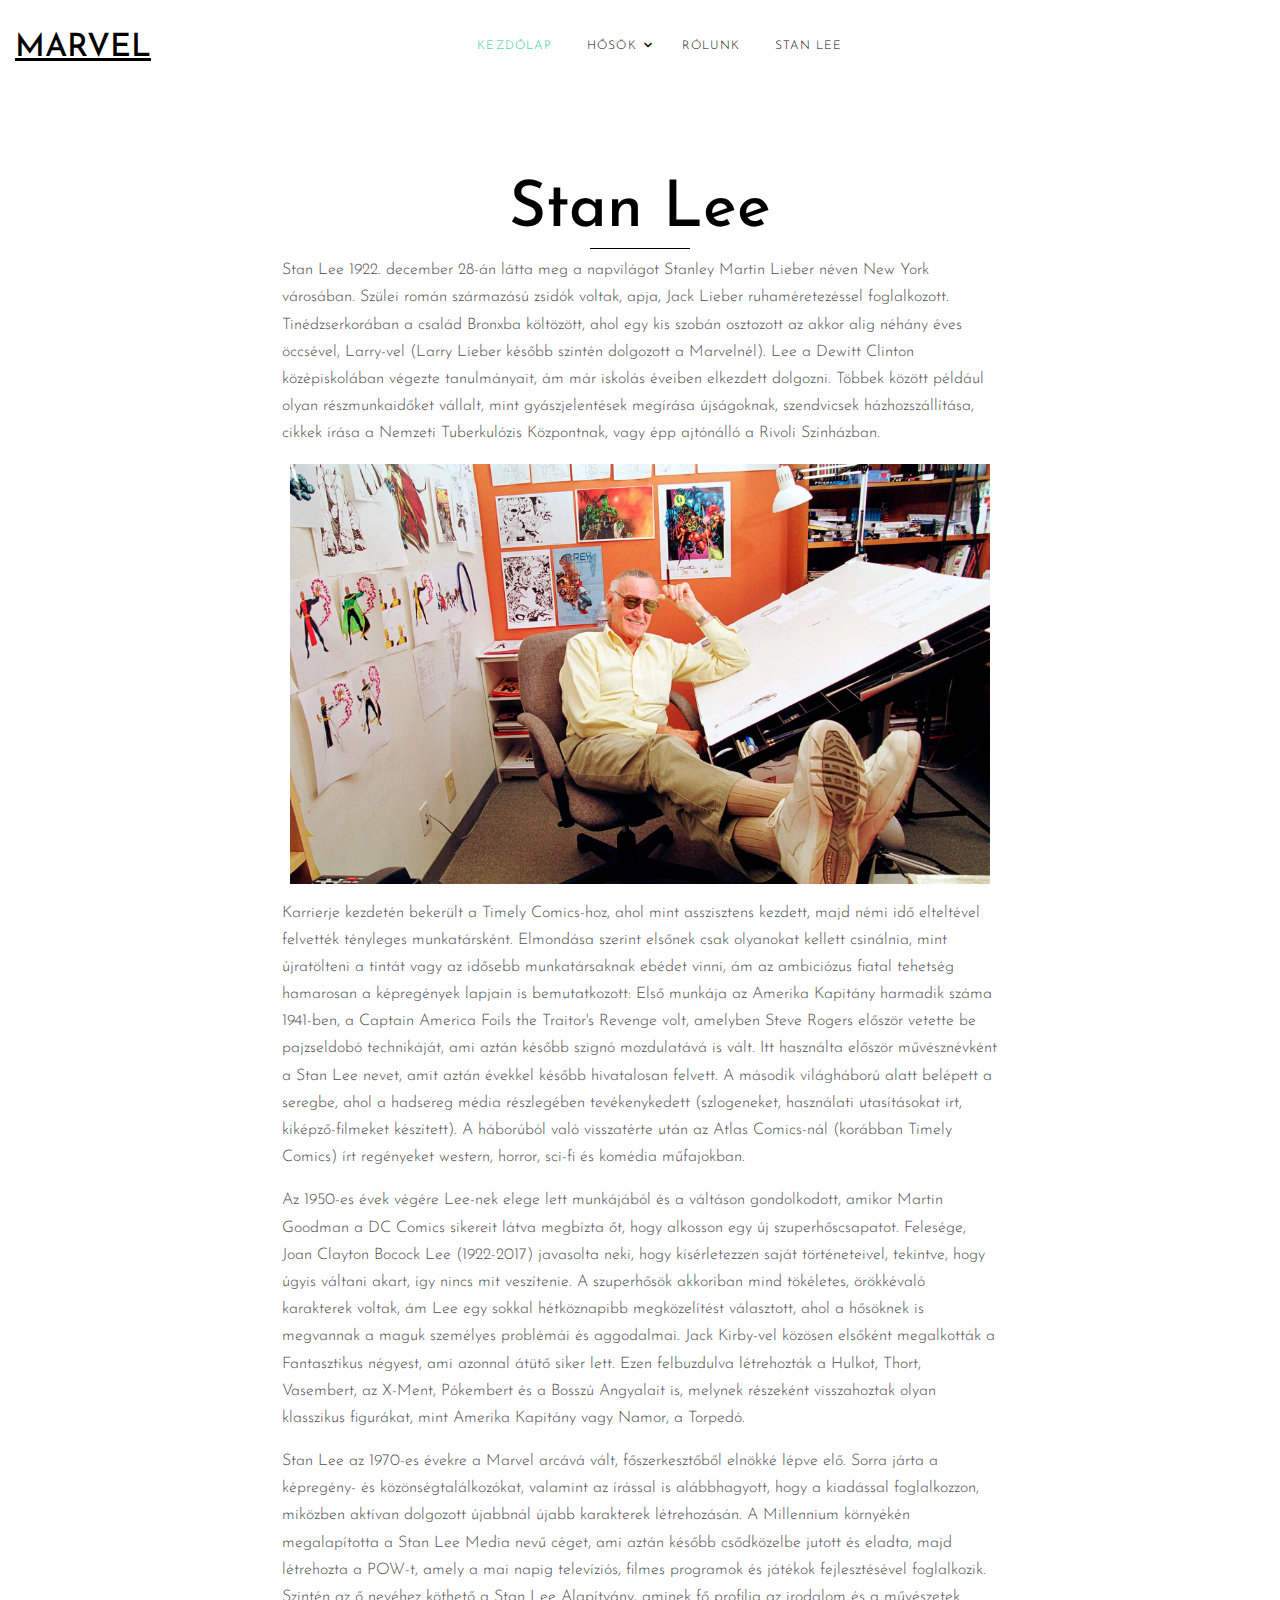
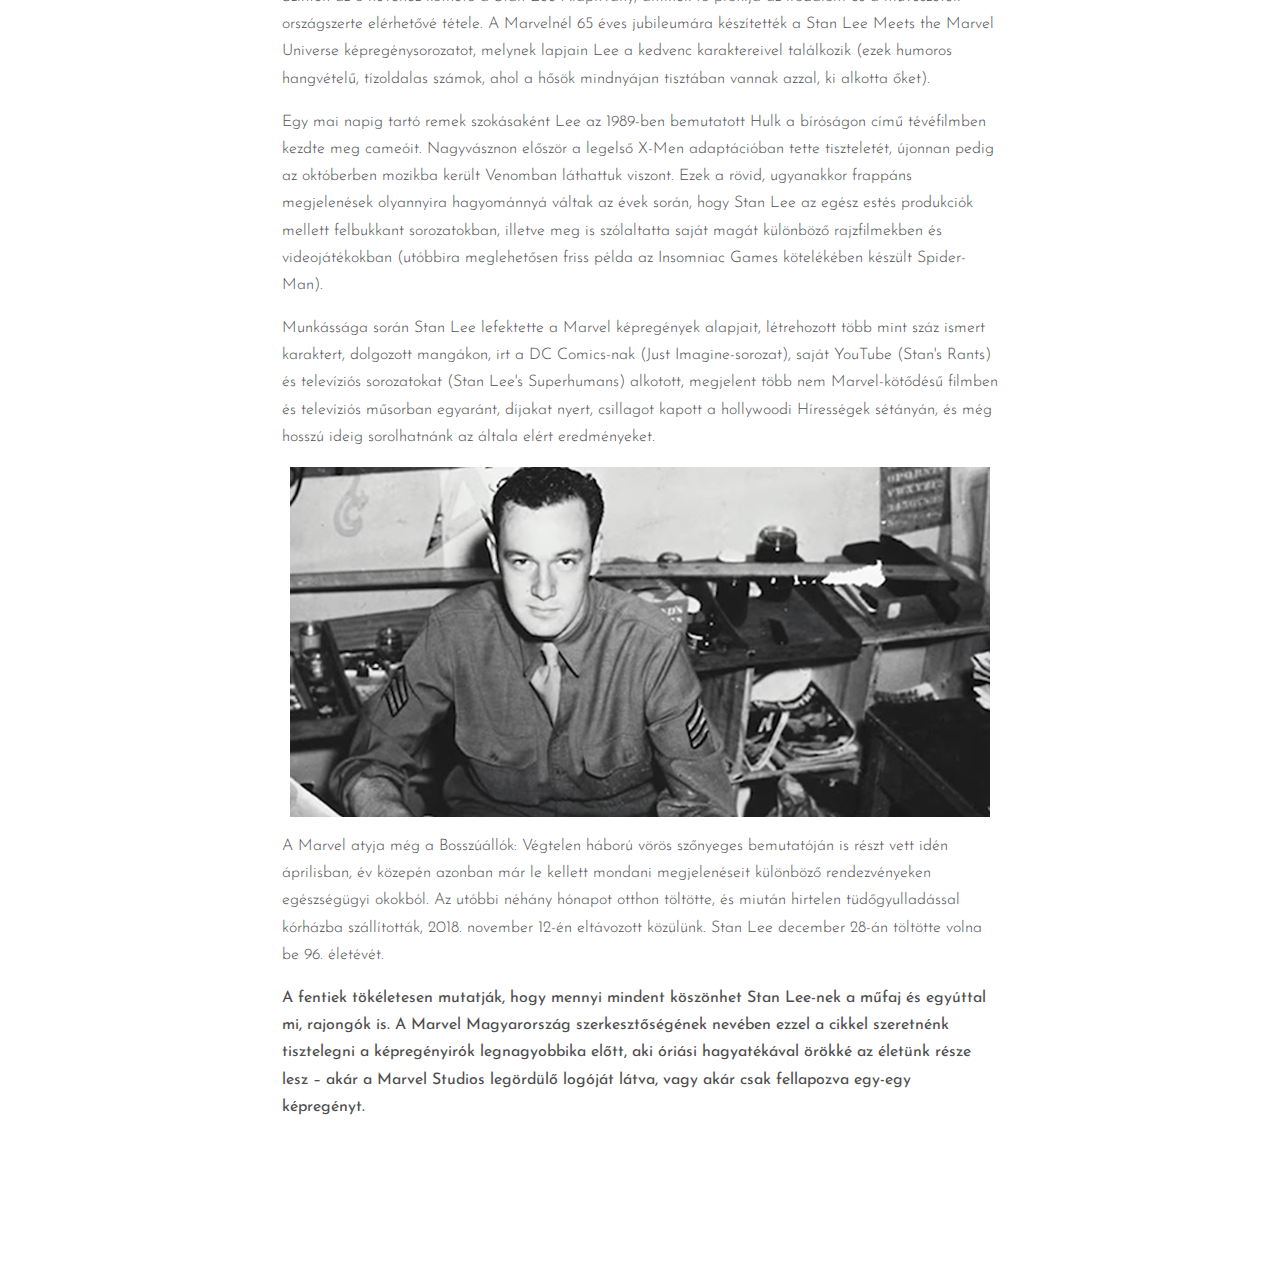
==== commit a4dd17ec: "pok" ====
--- a/irok.html
+++ b/irok.html
@@ -84,7 +84,7 @@
                
                 <p>Stan Lee 1922. december 28-án látta meg a napvilágot Stanley Martin Lieber néven New York városában. Szülei román származású zsidók voltak, apja, Jack Lieber ruhaméretezéssel foglalkozott. Tinédzserkorában a család Bronxba költözött, ahol egy kis szobán osztozott az akkor alig néhány éves öccsével, Larry-vel (Larry Lieber később szintén dolgozott a Marvelnél). Lee a Dewitt Clinton középiskolában végezte tanulmányait, ám már iskolás éveiben elkezdett dolgozni. Többek között például olyan részmunkaidőket vállalt, mint gyászjelentések megírása újságoknak, szendvicsek házhozszállítása, cikkek írása a Nemzeti Tuberkulózis Központnak, vagy épp ajtónálló a Rivoli Színházban. </p>
                 <p><div class="row justify-content-center">
-                  <img src="images/stan.jpg" alt="Image">
+                  <img src="images/stan.jpg" alt="Image" width="700px">
                    </div></p>
                 <p>Karrierje kezdetén bekerült a Timely Comics-hoz, ahol mint asszisztens kezdett, majd némi idő elteltével felvették tényleges munkatársként. Elmondása szerint elsőnek csak olyanokat kellett csinálnia, mint újratölteni a tintát vagy az idősebb munkatársaknak ebédet vinni, ám az ambiciózus fiatal tehetség hamarosan a képregények lapjain is bemutatkozott: Első munkája az Amerika Kapitány harmadik száma 1941-ben, a Captain America Foils the Traitor's Revenge volt, amelyben Steve Rogers először vetette be pajzseldobó technikáját, ami aztán később szignó mozdulatává is vált. Itt használta először művésznévként a Stan Lee nevet, amit aztán évekkel később hivatalosan felvett. A második világháború alatt belépett a seregbe, ahol a hadsereg média részlegében tevékenykedett (szlogeneket, használati utasításokat irt, kiképző-filmeket készített). A háborúból való visszatérte után az Atlas Comics-nál (korábban Timely Comics) írt regényeket western, horror, sci-fi és komédia műfajokban. </p>
                 <p>Az 1950-es évek végére Lee-nek elege lett munkájából és a váltáson gondolkodott, amikor Martin Goodman a DC Comics sikereit látva megbízta őt, hogy alkosson egy új szuperhőscsapatot. Felesége, Joan Clayton Bocock Lee (1922-2017) javasolta neki, hogy kísérletezzen saját történeteivel, tekintve, hogy úgyis váltani akart, így nincs mit veszítenie. A szuperhősök akkoriban mind tökéletes, örökkévaló karakterek voltak, ám Lee egy sokkal hétköznapibb megközelítést választott, ahol a hősöknek is megvannak a maguk személyes problémái és aggodalmai. Jack Kirby-vel közösen elsőként megalkották a Fantasztikus négyest, ami azonnal átütő siker lett. Ezen felbuzdulva létrehozták a Hulkot, Thort, Vasembert, az X-Ment, Pókembert és a Bosszú Angyalait is, melynek részeként visszahoztak olyan klasszikus figurákat, mint Amerika Kapitány vagy Namor, a Torpedó. </p>
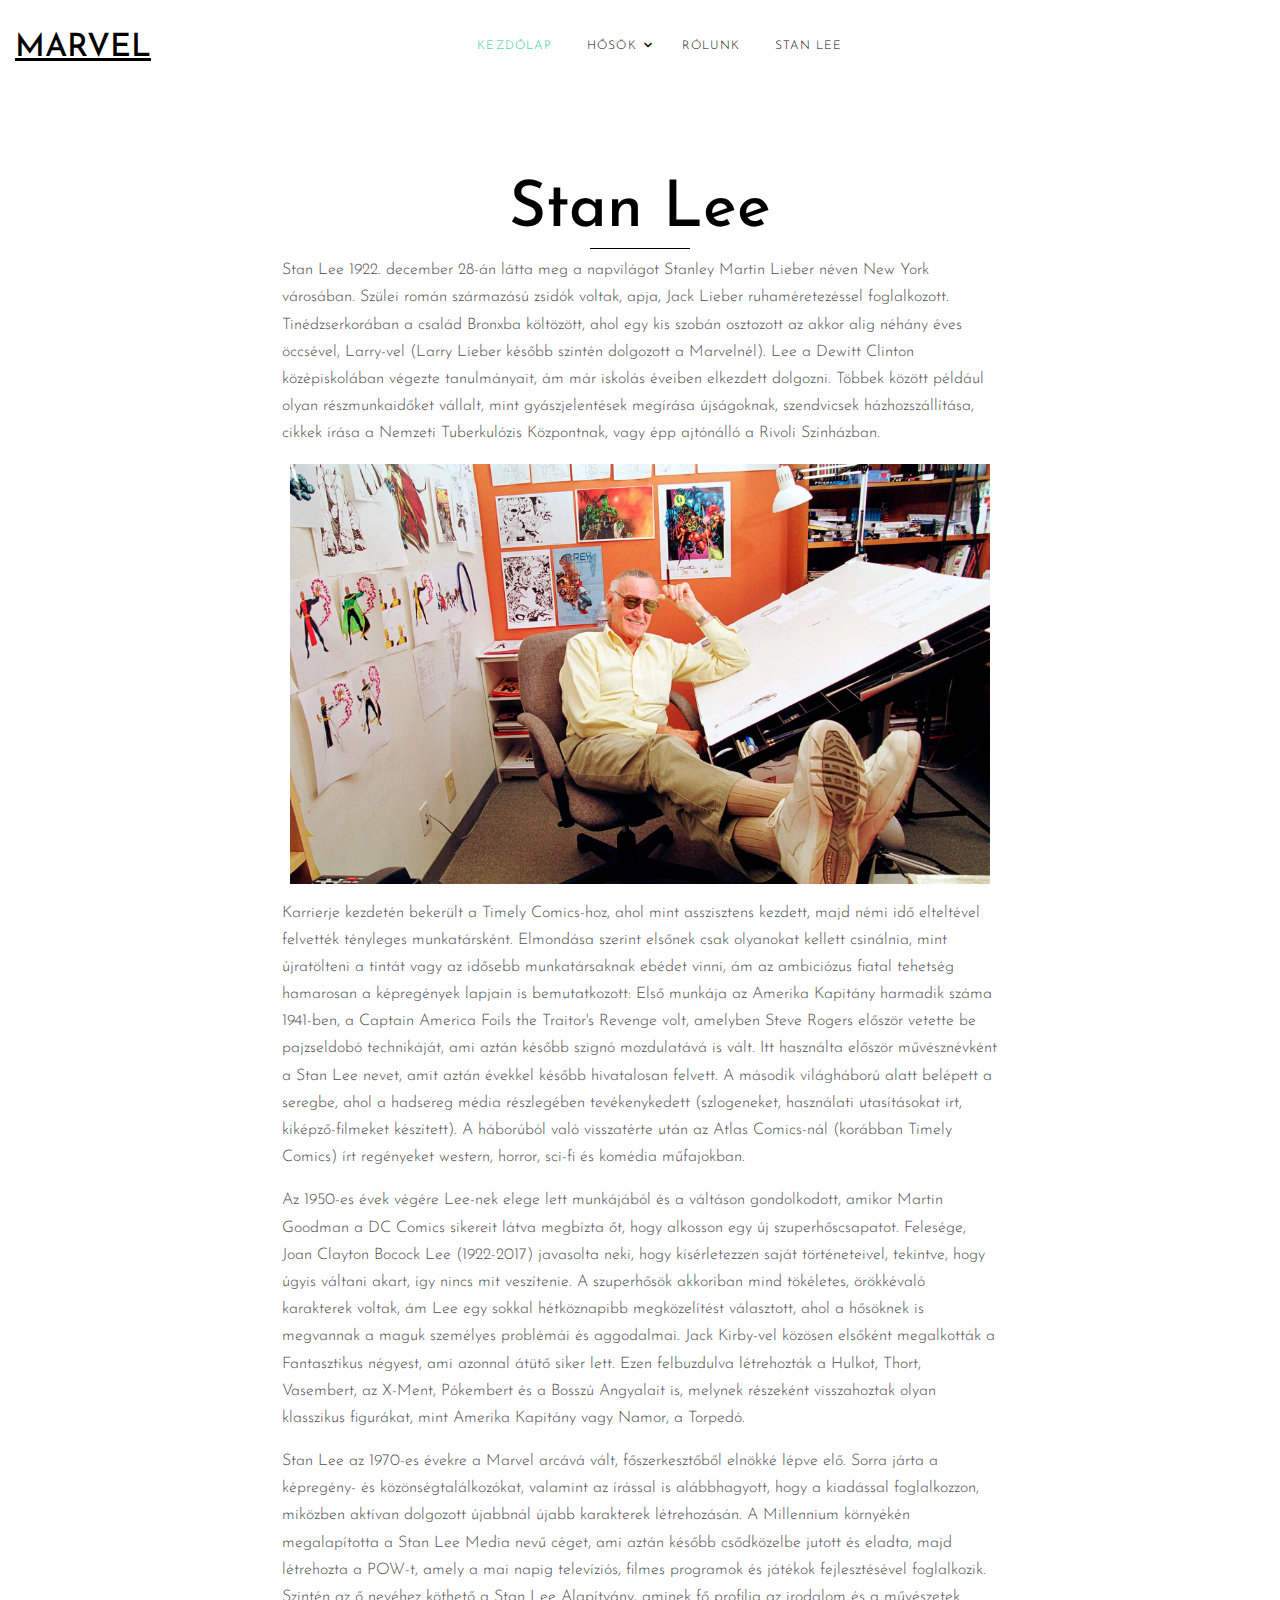
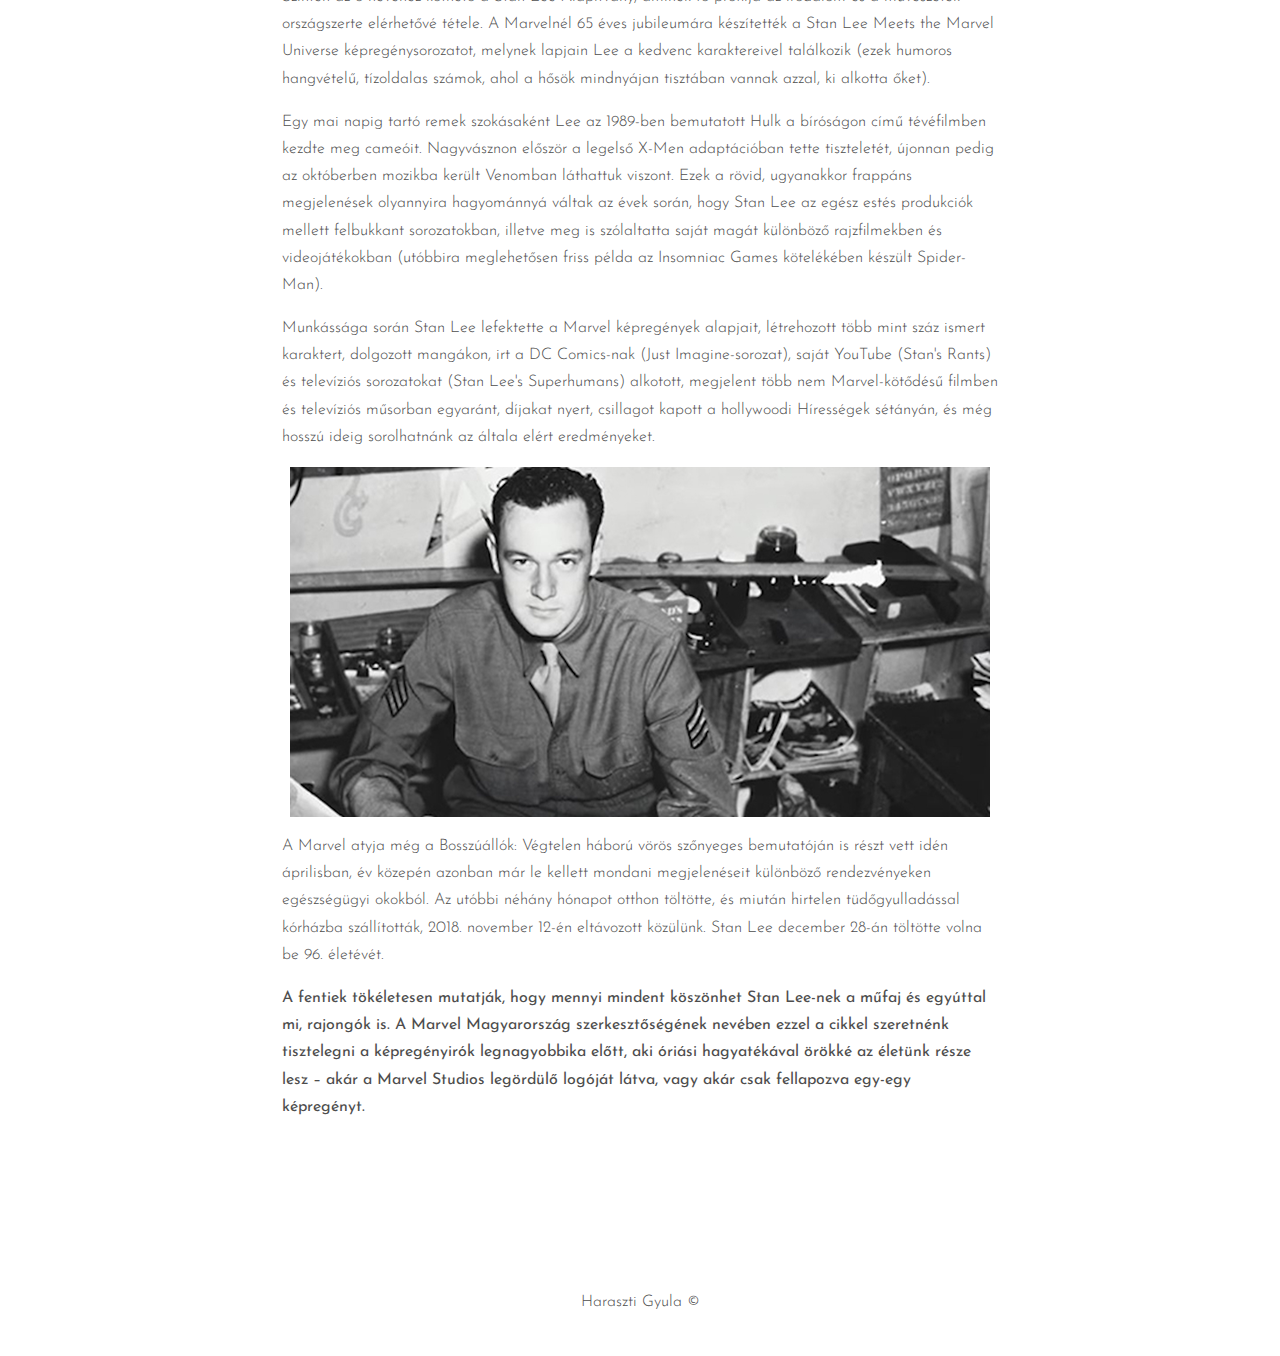
==== commit 8198c230: "stann" ====
--- a/irok.html
+++ b/irok.html
@@ -106,7 +106,11 @@
       </div>
     </div>
 
-  
+    <div class="footer py-4">
+      <div class="container-fluid">
+        <p id="ab"> Haraszti Gyula &copy;</p>
+      </div>
+    </div>
 
   <script src="js/jquery-3.3.1.min.js"></script>
   <script src="js/jquery-migrate-3.0.1.min.js"></script>
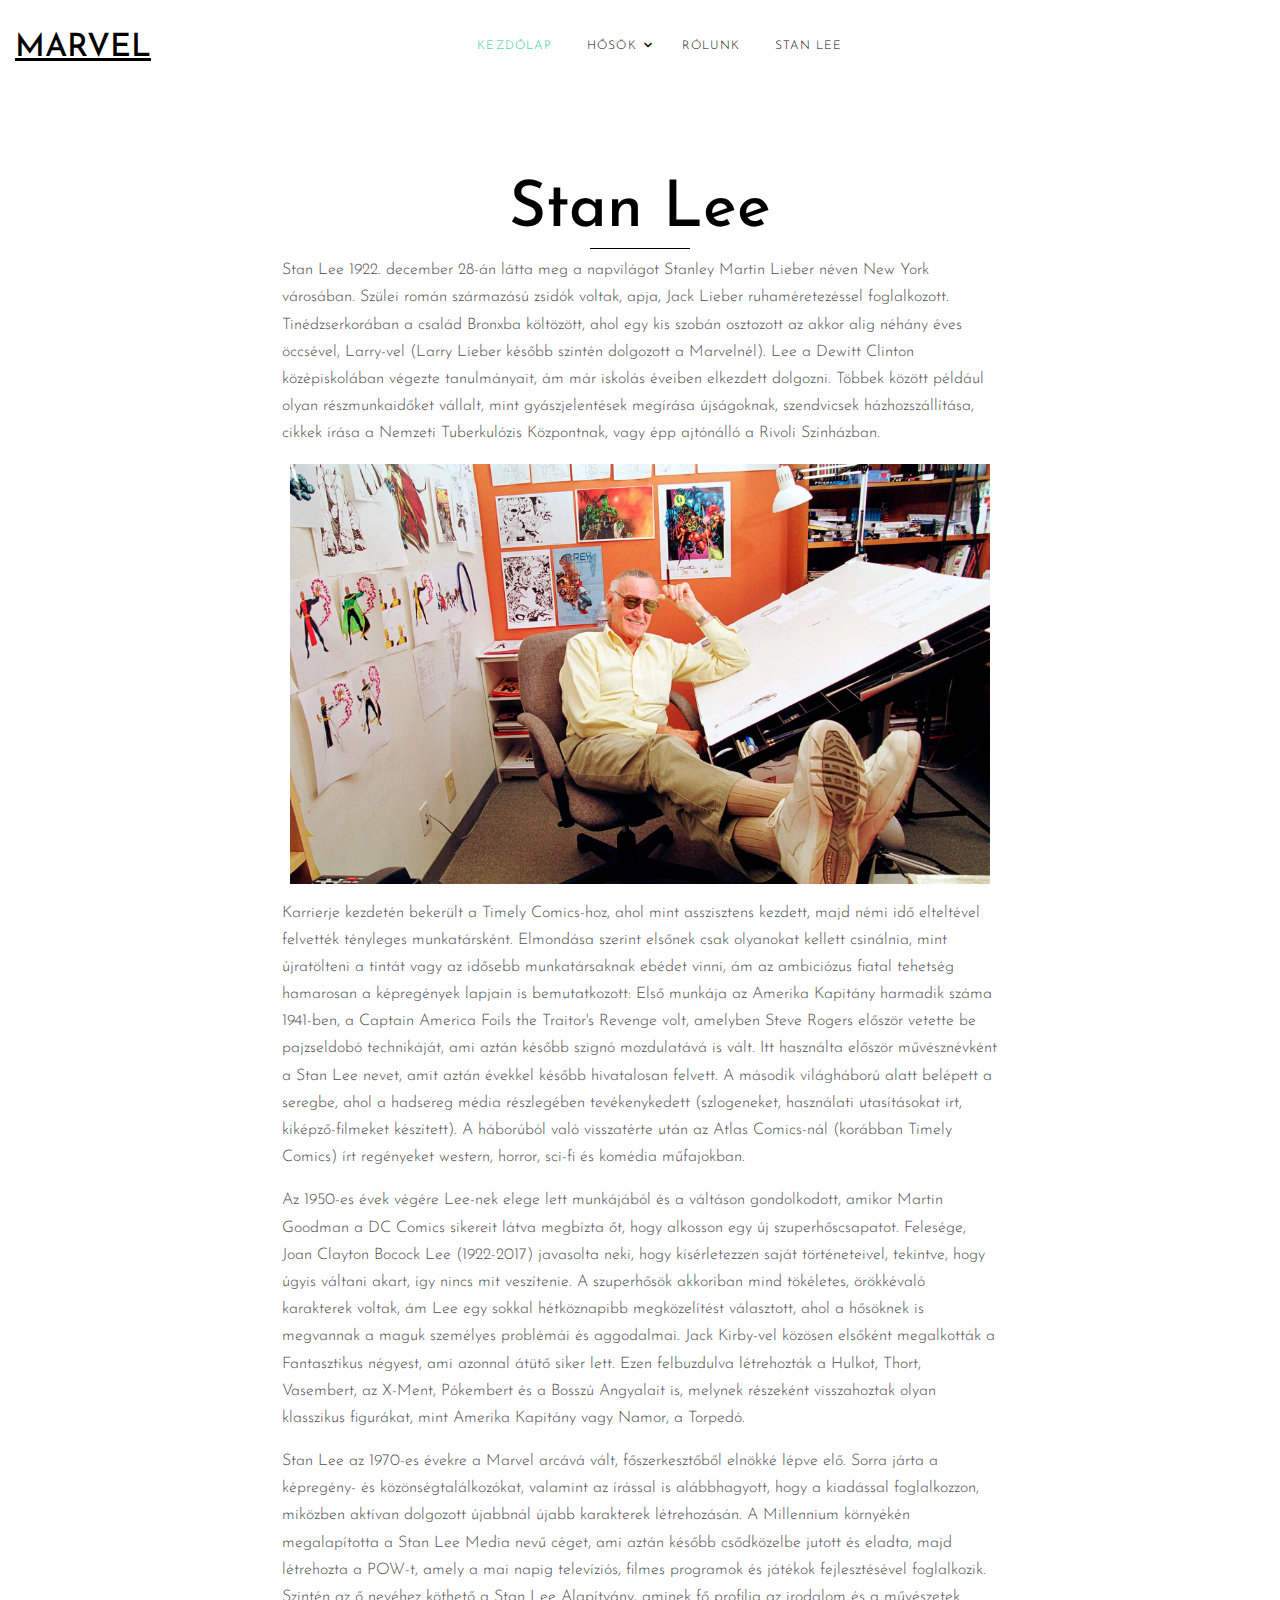
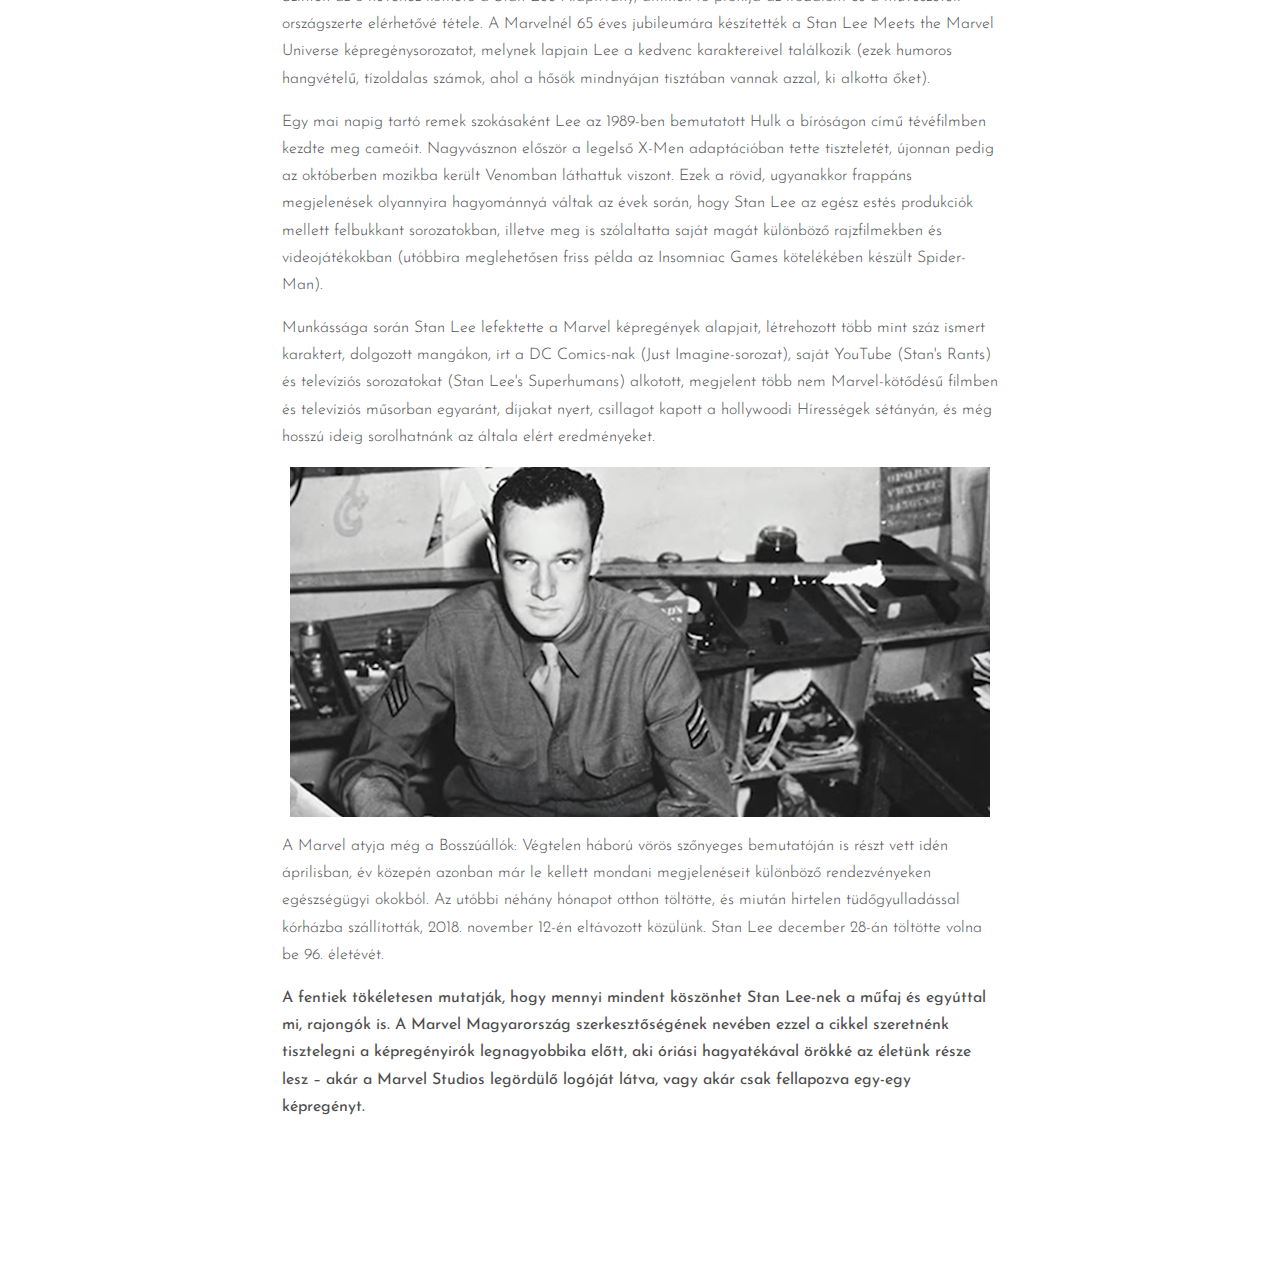
==== commit dc9a9dd2: "thor" ====
--- a/irok.html
+++ b/irok.html
@@ -46,7 +46,7 @@
                   <ul class="dropdown">
                     <li><a href="szuperhos_gyula.html">Vasmeber</a></li>
                     <li><a href="szuperhos_bendi.html">Pókember</a></li>
-                    <li><a href="szuperhos_barni.html">Jeck_kitalalja </a></li>
+                    <li><a href="szuperhos_barni.html">Thor </a></li>
                    
                     <li class="has-children">
                     </li>
@@ -106,11 +106,7 @@
       </div>
     </div>
 
-    <div class="footer py-4">
-      <div class="container-fluid">
-        <p id="ab"> Haraszti Gyula &copy;</p>
-      </div>
-    </div>
+  
 
   <script src="js/jquery-3.3.1.min.js"></script>
   <script src="js/jquery-migrate-3.0.1.min.js"></script>
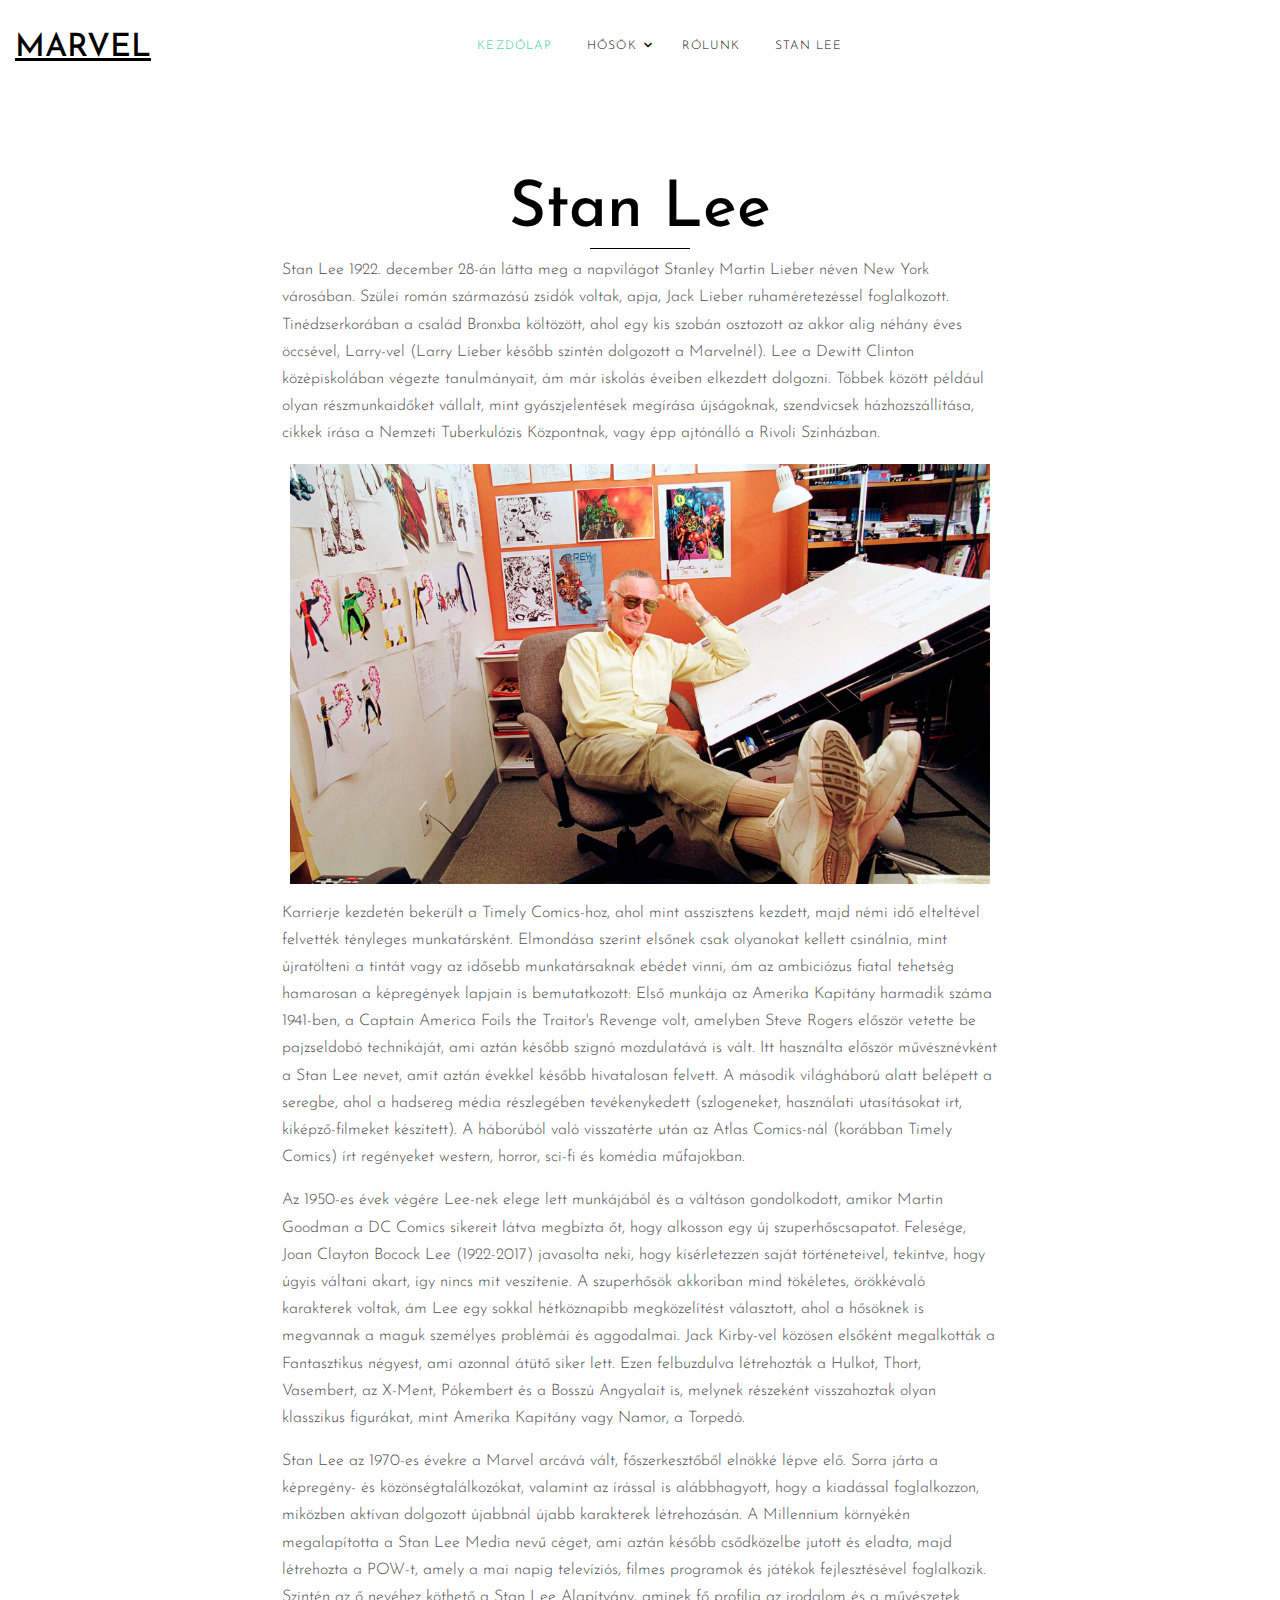
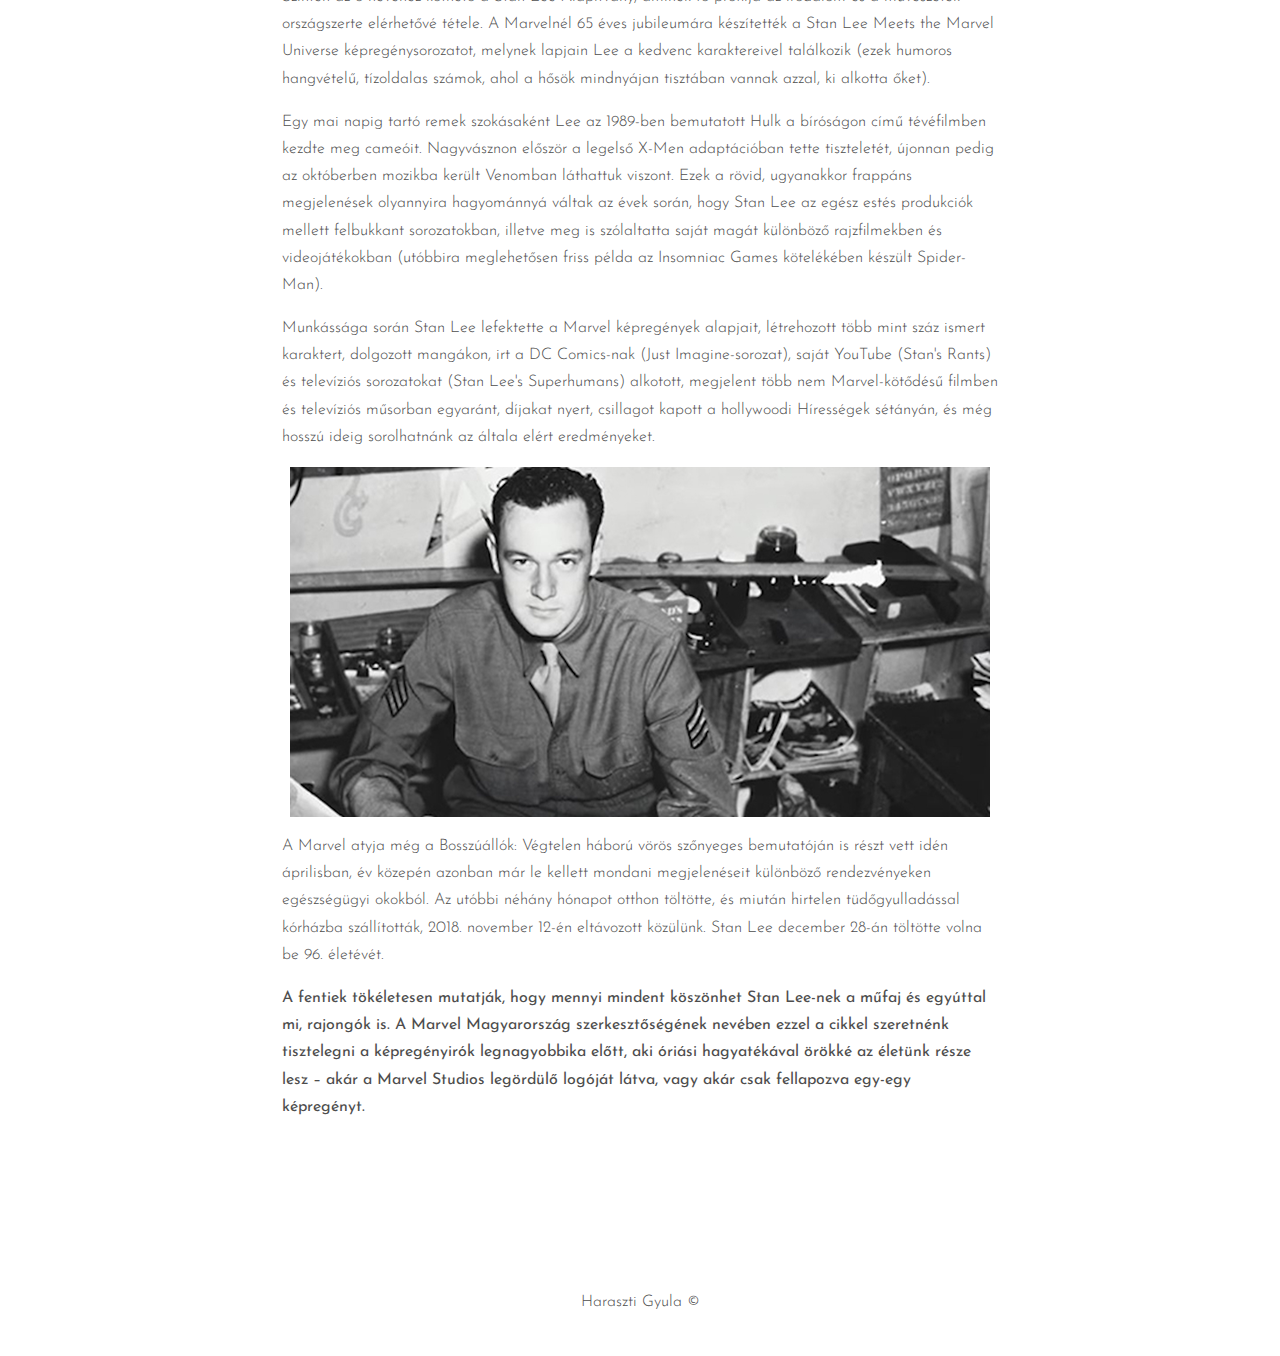
==== commit 7ca6d295: "Merge branch 'main' of https://github.com/MatraBendi/HTML_szuperhosok into main" ====
--- a/irok.html
+++ b/irok.html
@@ -106,7 +106,11 @@
       </div>
     </div>
 
-  
+    <div class="footer py-4">
+      <div class="container-fluid">
+        <p id="ab"> Haraszti Gyula &copy;</p>
+      </div>
+    </div>
 
   <script src="js/jquery-3.3.1.min.js"></script>
   <script src="js/jquery-migrate-3.0.1.min.js"></script>
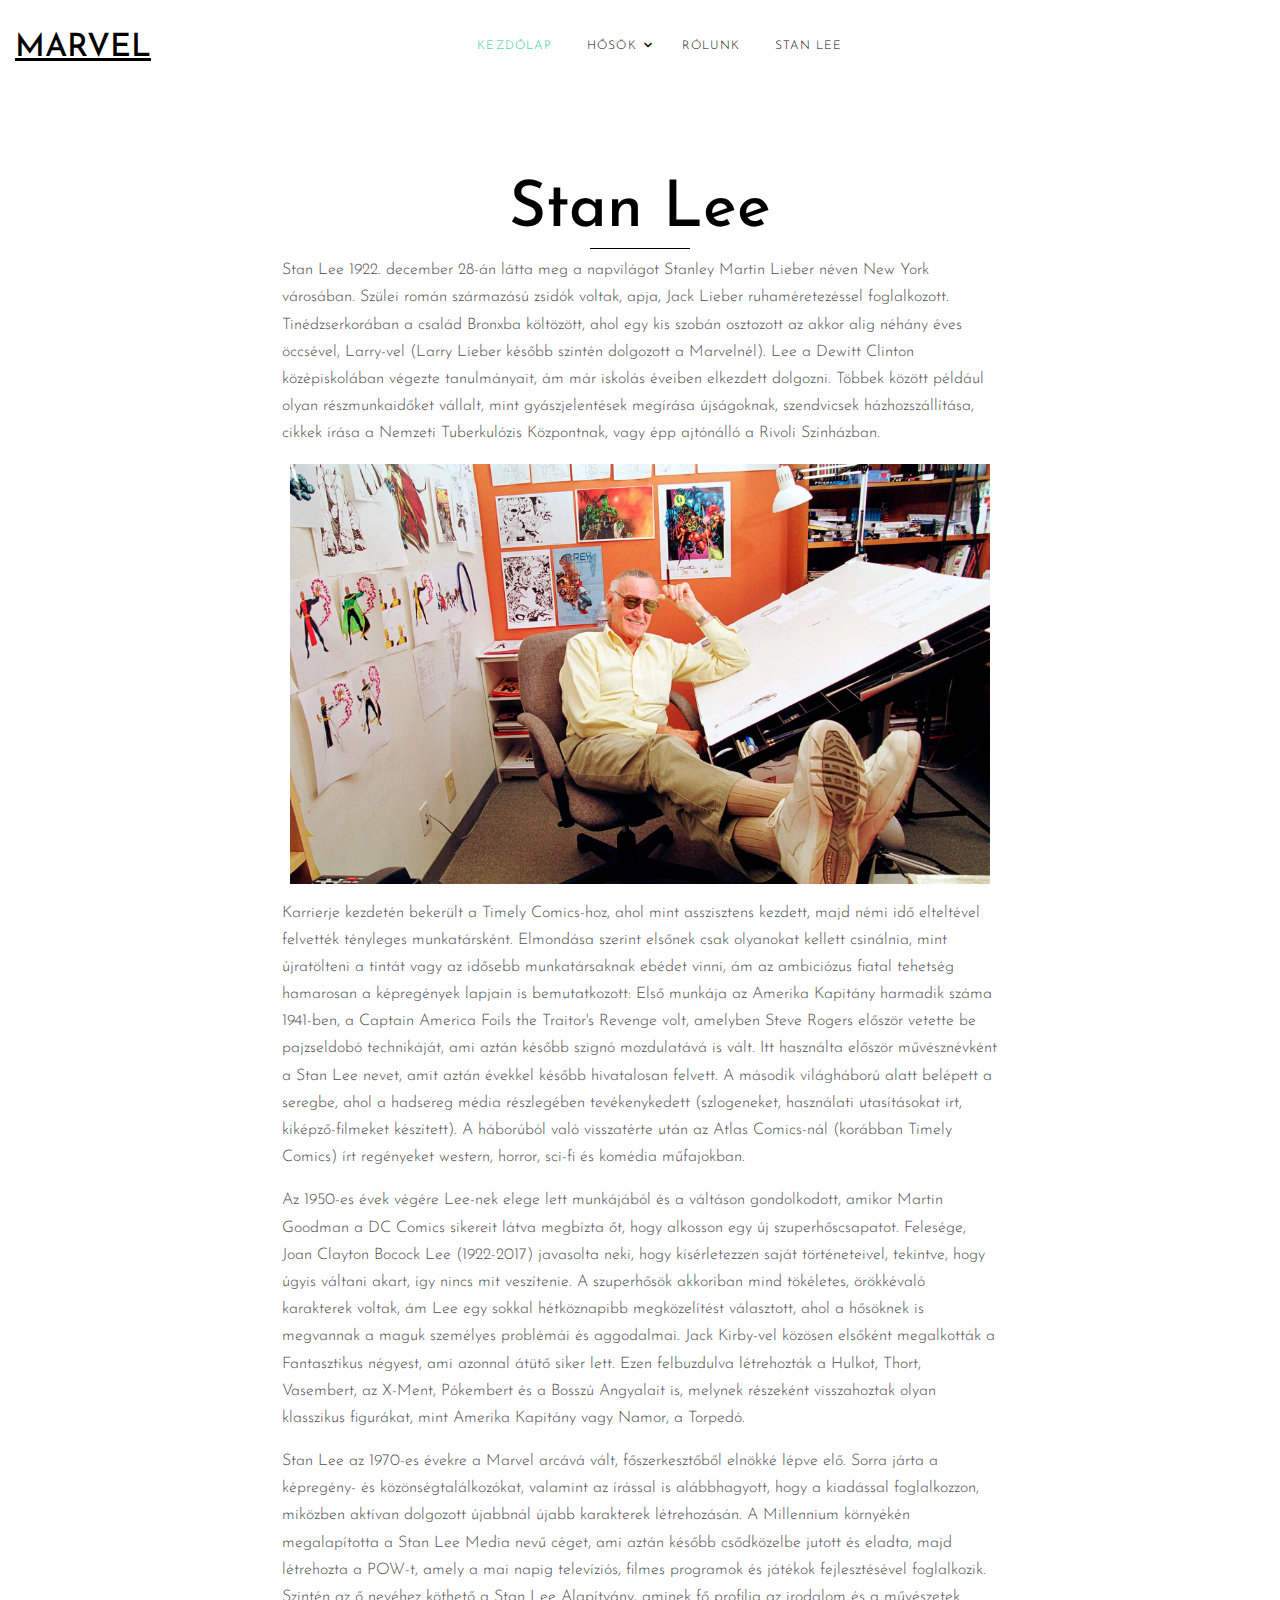
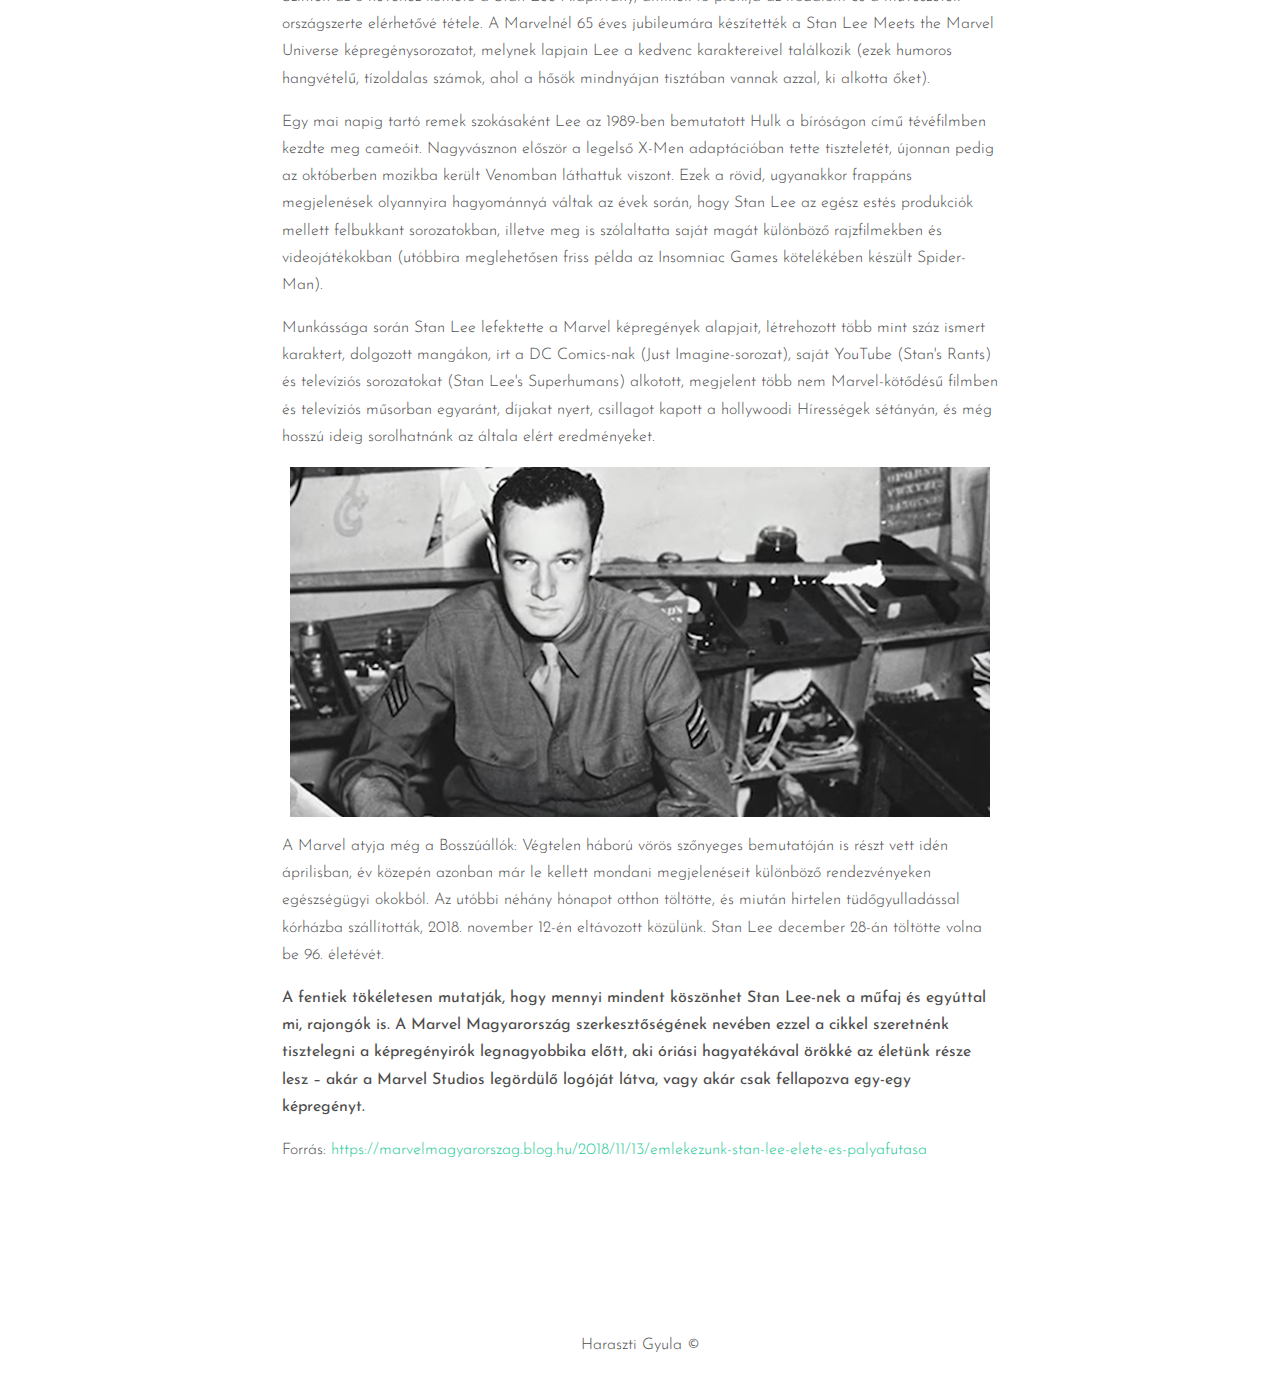
==== commit 02e047fe: "forrás" ====
--- a/irok.html
+++ b/irok.html
@@ -97,6 +97,7 @@
 
                   A Marvel atyja még a Bosszúállók: Végtelen háború vörös szőnyeges bemutatóján is részt vett idén áprilisban, év közepén azonban már le kellett mondani megjelenéseit különböző rendezvényeken egészségügyi okokból. Az utóbbi néhány hónapot otthon töltötte, és miután hirtelen tüdőgyulladással kórházba szállították, 2018. november 12-én eltávozott közülünk. Stan Lee december 28-án töltötte volna be 96. életévét.</p>
                   <p><b>A fentiek tökéletesen mutatják, hogy mennyi mindent köszönhet Stan Lee-nek a műfaj és egyúttal mi, rajongók is. A Marvel Magyarország szerkesztőségének nevében ezzel a cikkel szeretnénk tisztelegni a képregényirók legnagyobbika előtt, aki óriási hagyatékával örökké az életünk része lesz – akár a Marvel Studios legördülő logóját látva, vagy akár csak fellapozva egy-egy képregényt.</b></p>
+                  <p>Forrás: <a href="https://marvelmagyarorszag.blog.hu/2018/11/13/emlekezunk-stan-lee-elete-es-palyafutasa">https://marvelmagyarorszag.blog.hu/2018/11/13/emlekezunk-stan-lee-elete-es-palyafutasa</a></p>
               </div>
             </div>
           </div>
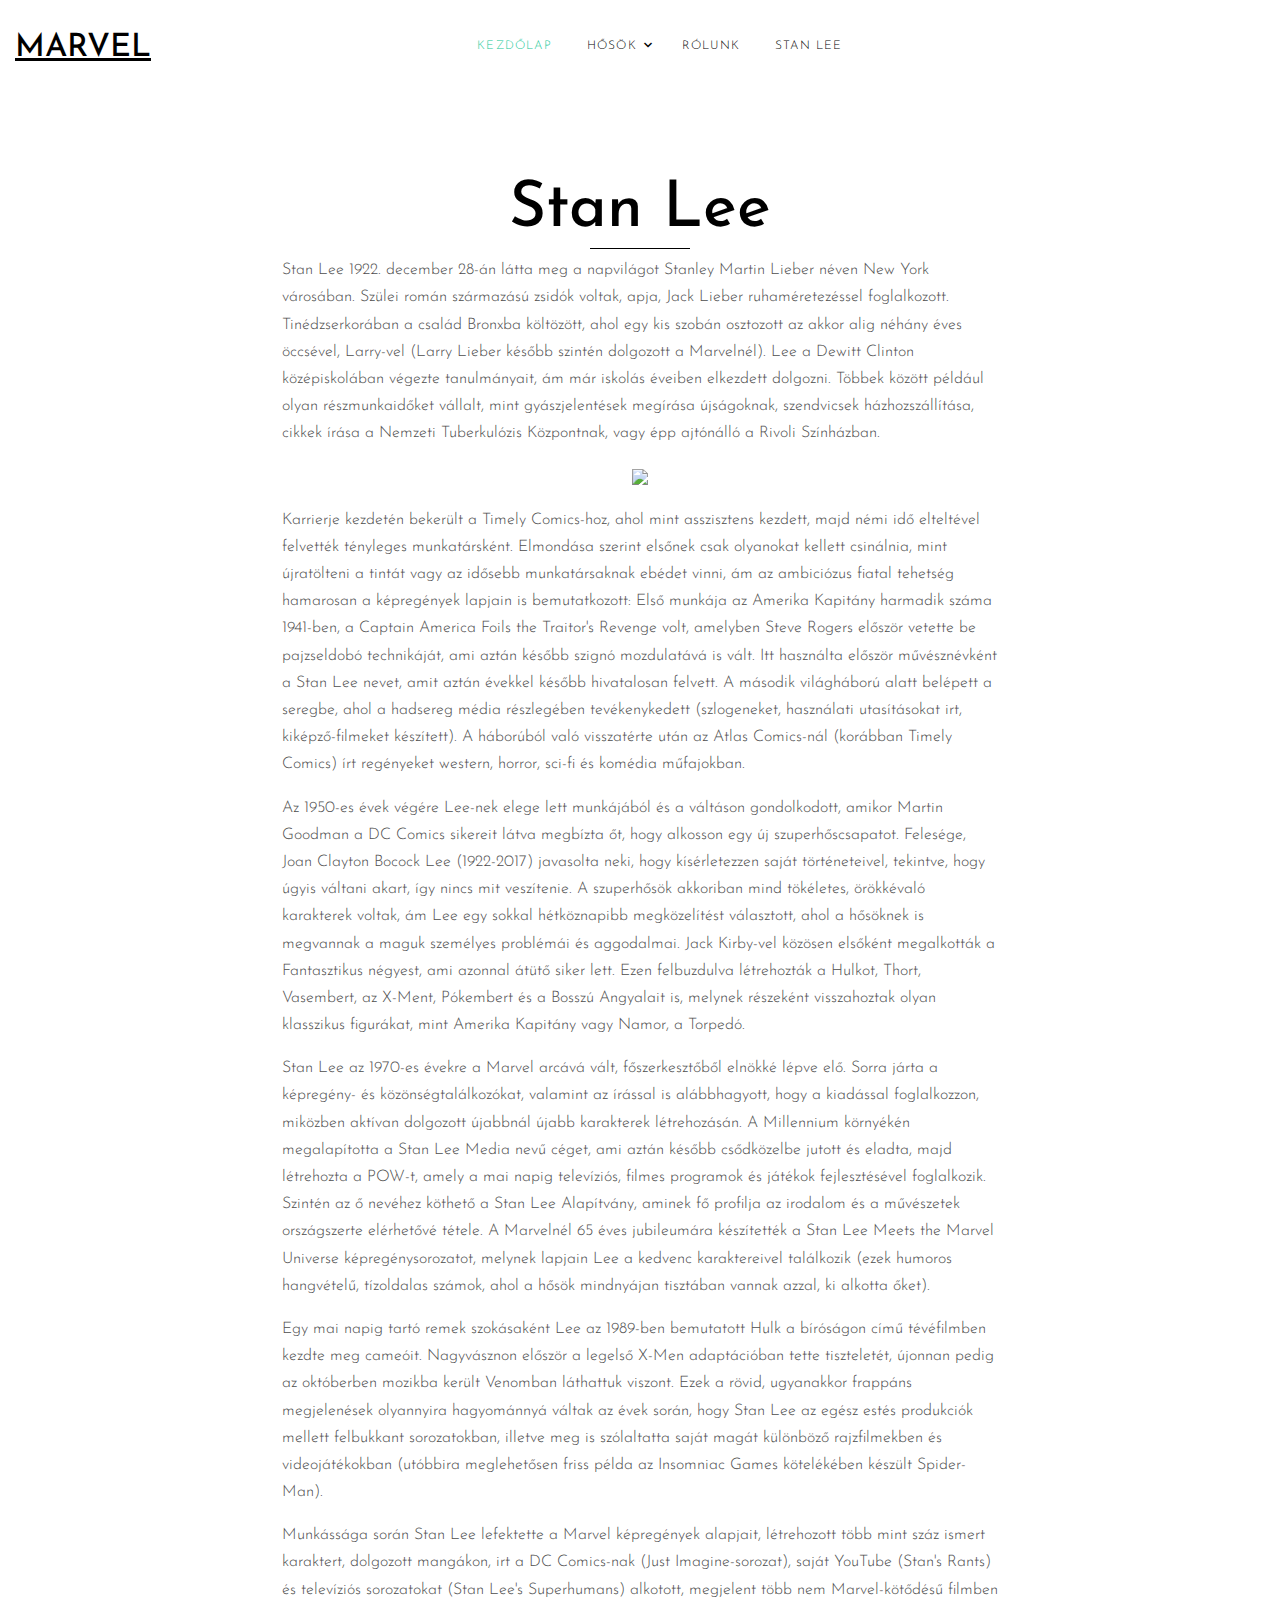
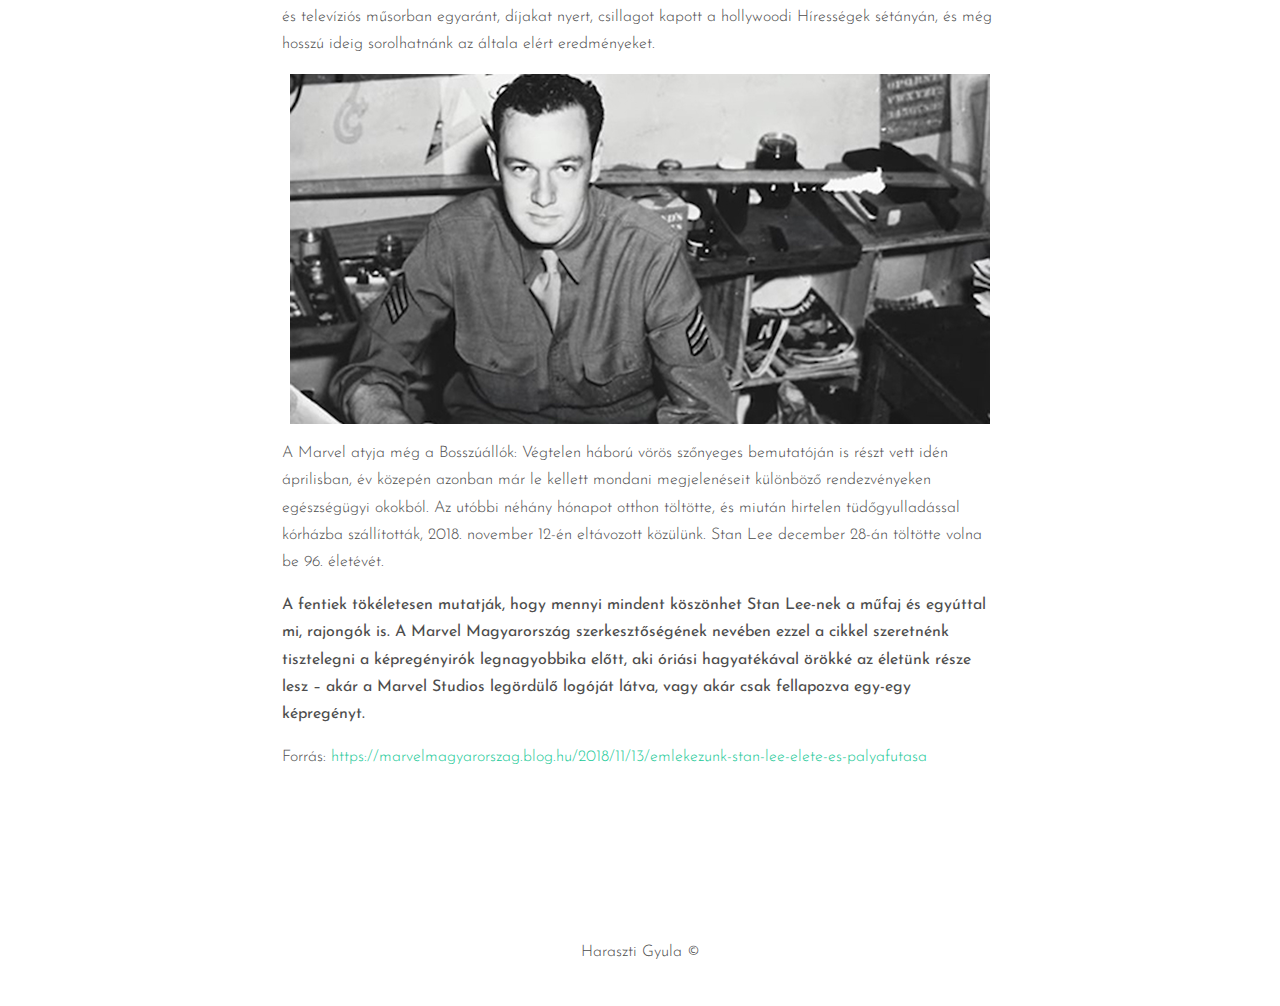
==== commit e0d42069: "Update irok.html" ====
--- a/irok.html
+++ b/irok.html
@@ -84,7 +84,7 @@
                
                 <p>Stan Lee 1922. december 28-án látta meg a napvilágot Stanley Martin Lieber néven New York városában. Szülei román származású zsidók voltak, apja, Jack Lieber ruhaméretezéssel foglalkozott. Tinédzserkorában a család Bronxba költözött, ahol egy kis szobán osztozott az akkor alig néhány éves öccsével, Larry-vel (Larry Lieber később szintén dolgozott a Marvelnél). Lee a Dewitt Clinton középiskolában végezte tanulmányait, ám már iskolás éveiben elkezdett dolgozni. Többek között például olyan részmunkaidőket vállalt, mint gyászjelentések megírása újságoknak, szendvicsek házhozszállítása, cikkek írása a Nemzeti Tuberkulózis Központnak, vagy épp ajtónálló a Rivoli Színházban. </p>
                 <p><div class="row justify-content-center">
-                  <img src="images/stan.jpg" alt="Image" width="700px">
+                  <a href="https://www.theringer.com/movies/2018/11/14/18094480/stan-lee-gave-us-relatable-superheroes"><img src="https://cdn.vox-cdn.com/thumbor/7lttcjqV0Y0I_avxK9EO73f_Zyo=/0x0:3000x2000/1200x800/filters:focal(1221x972:1701x1452)/cdn.vox-cdn.com/uploads/chorus_image/image/62325573/StanLeeMarvelStyle_Getty_AP_Marvel_Ringer.0.jpg" width="700px"></a>
                    </div></p>
                 <p>Karrierje kezdetén bekerült a Timely Comics-hoz, ahol mint asszisztens kezdett, majd némi idő elteltével felvették tényleges munkatársként. Elmondása szerint elsőnek csak olyanokat kellett csinálnia, mint újratölteni a tintát vagy az idősebb munkatársaknak ebédet vinni, ám az ambiciózus fiatal tehetség hamarosan a képregények lapjain is bemutatkozott: Első munkája az Amerika Kapitány harmadik száma 1941-ben, a Captain America Foils the Traitor's Revenge volt, amelyben Steve Rogers először vetette be pajzseldobó technikáját, ami aztán később szignó mozdulatává is vált. Itt használta először művésznévként a Stan Lee nevet, amit aztán évekkel később hivatalosan felvett. A második világháború alatt belépett a seregbe, ahol a hadsereg média részlegében tevékenykedett (szlogeneket, használati utasításokat irt, kiképző-filmeket készített). A háborúból való visszatérte után az Atlas Comics-nál (korábban Timely Comics) írt regényeket western, horror, sci-fi és komédia műfajokban. </p>
                 <p>Az 1950-es évek végére Lee-nek elege lett munkájából és a váltáson gondolkodott, amikor Martin Goodman a DC Comics sikereit látva megbízta őt, hogy alkosson egy új szuperhőscsapatot. Felesége, Joan Clayton Bocock Lee (1922-2017) javasolta neki, hogy kísérletezzen saját történeteivel, tekintve, hogy úgyis váltani akart, így nincs mit veszítenie. A szuperhősök akkoriban mind tökéletes, örökkévaló karakterek voltak, ám Lee egy sokkal hétköznapibb megközelítést választott, ahol a hősöknek is megvannak a maguk személyes problémái és aggodalmai. Jack Kirby-vel közösen elsőként megalkották a Fantasztikus négyest, ami azonnal átütő siker lett. Ezen felbuzdulva létrehozták a Hulkot, Thort, Vasembert, az X-Ment, Pókembert és a Bosszú Angyalait is, melynek részeként visszahoztak olyan klasszikus figurákat, mint Amerika Kapitány vagy Namor, a Torpedó. </p>
@@ -97,7 +97,7 @@
 
                   A Marvel atyja még a Bosszúállók: Végtelen háború vörös szőnyeges bemutatóján is részt vett idén áprilisban, év közepén azonban már le kellett mondani megjelenéseit különböző rendezvényeken egészségügyi okokból. Az utóbbi néhány hónapot otthon töltötte, és miután hirtelen tüdőgyulladással kórházba szállították, 2018. november 12-én eltávozott közülünk. Stan Lee december 28-án töltötte volna be 96. életévét.</p>
                   <p><b>A fentiek tökéletesen mutatják, hogy mennyi mindent köszönhet Stan Lee-nek a műfaj és egyúttal mi, rajongók is. A Marvel Magyarország szerkesztőségének nevében ezzel a cikkel szeretnénk tisztelegni a képregényirók legnagyobbika előtt, aki óriási hagyatékával örökké az életünk része lesz – akár a Marvel Studios legördülő logóját látva, vagy akár csak fellapozva egy-egy képregényt.</b></p>
-                  <p>Forrás: <a href="https://marvelmagyarorszag.blog.hu/2018/11/13/emlekezunk-stan-lee-elete-es-palyafutasa">https://marvelmagyarorszag.blog.hu/2018/11/13/emlekezunk-stan-lee-elete-es-palyafutasa</a></p>
+                  <p>Forrás: <a href="https://marvelmagyarorszag.blog.hu/2018/11/13/emlekezunk-stan-lee-elete-es-palyafutasa" target="_blank">https://marvelmagyarorszag.blog.hu/2018/11/13/emlekezunk-stan-lee-elete-es-palyafutasa</a></p>
               </div>
             </div>
           </div>
--- a/css/style.css
+++ b/css/style.css
@@ -1173,6 +1173,7 @@
 }
 #szoveg2{
   font-weight: bold;
+  color: white;
 }
 
 #dro{
@@ -1185,3 +1186,9 @@
   width: 170px;
   height: 170px;
 }
+
+#szoveg3{
+  text-align: center;
+  font-weight: lighter;
+  color: white;
+}